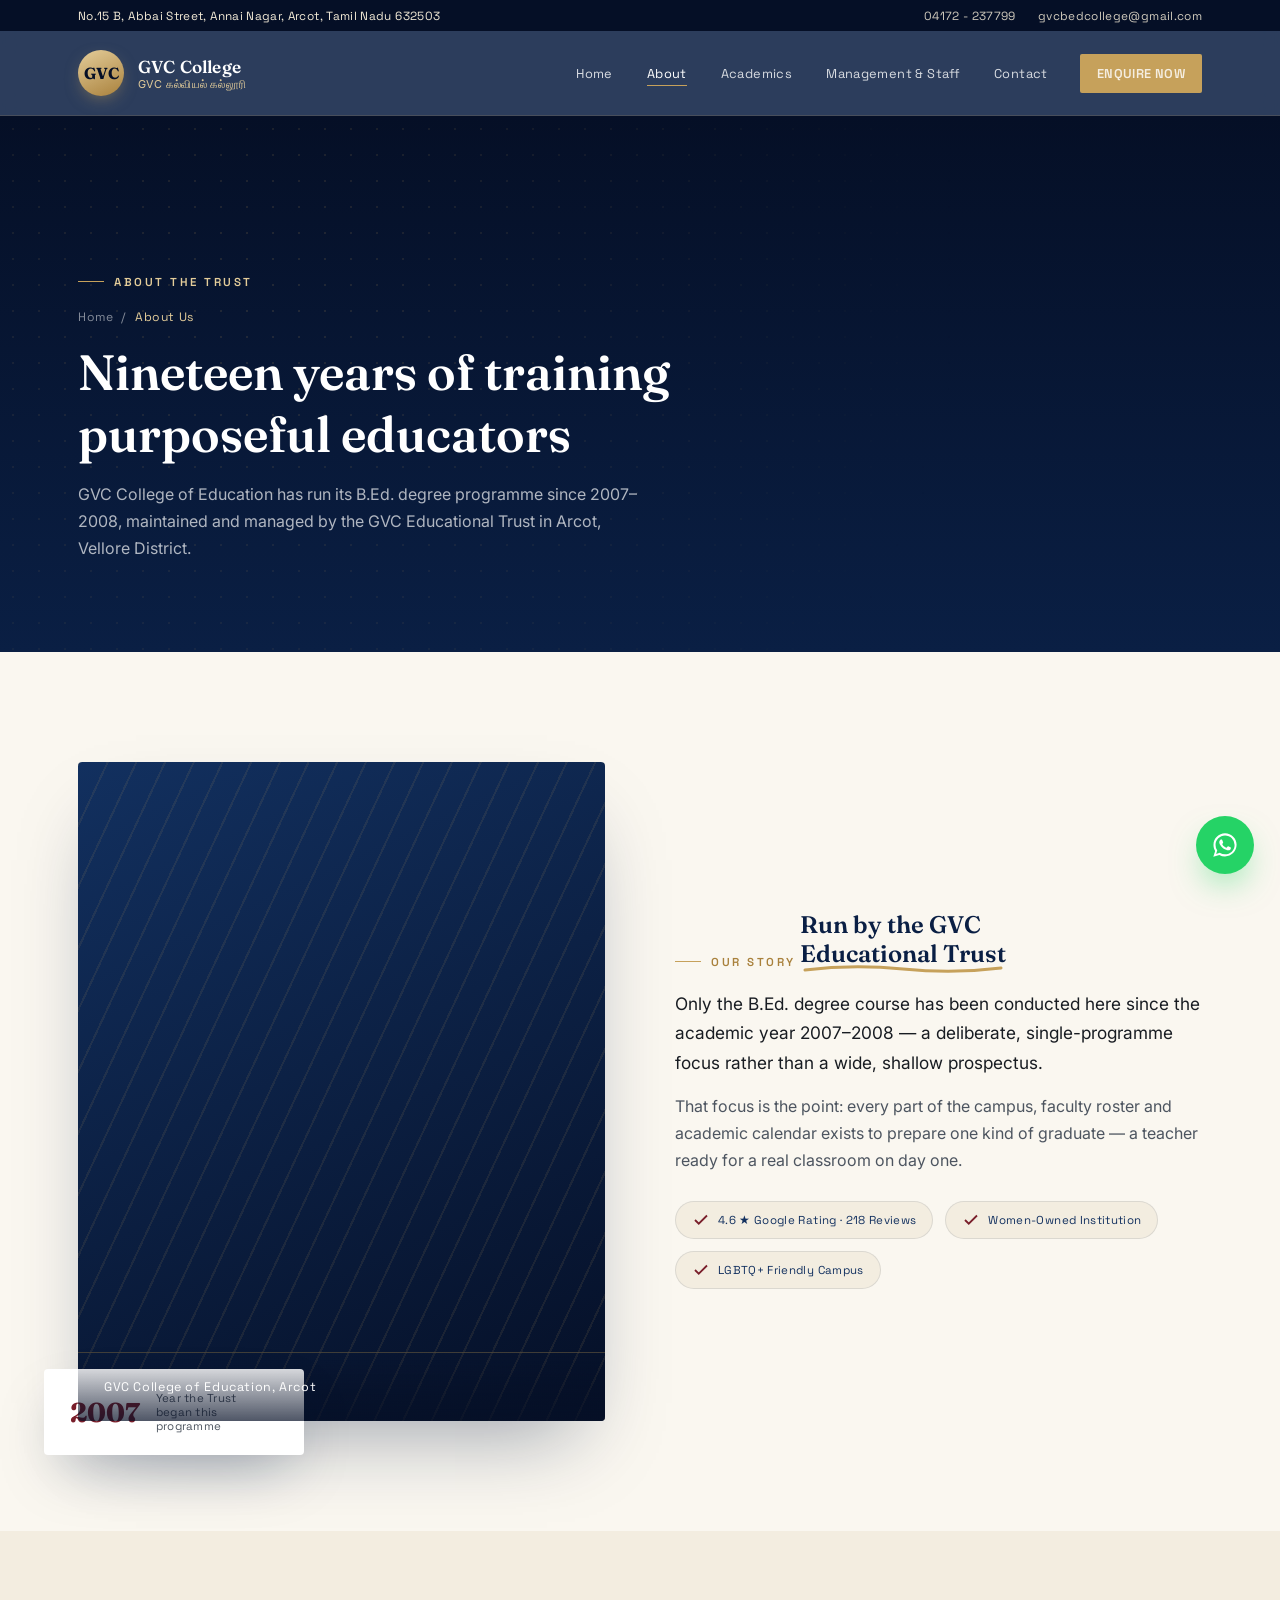
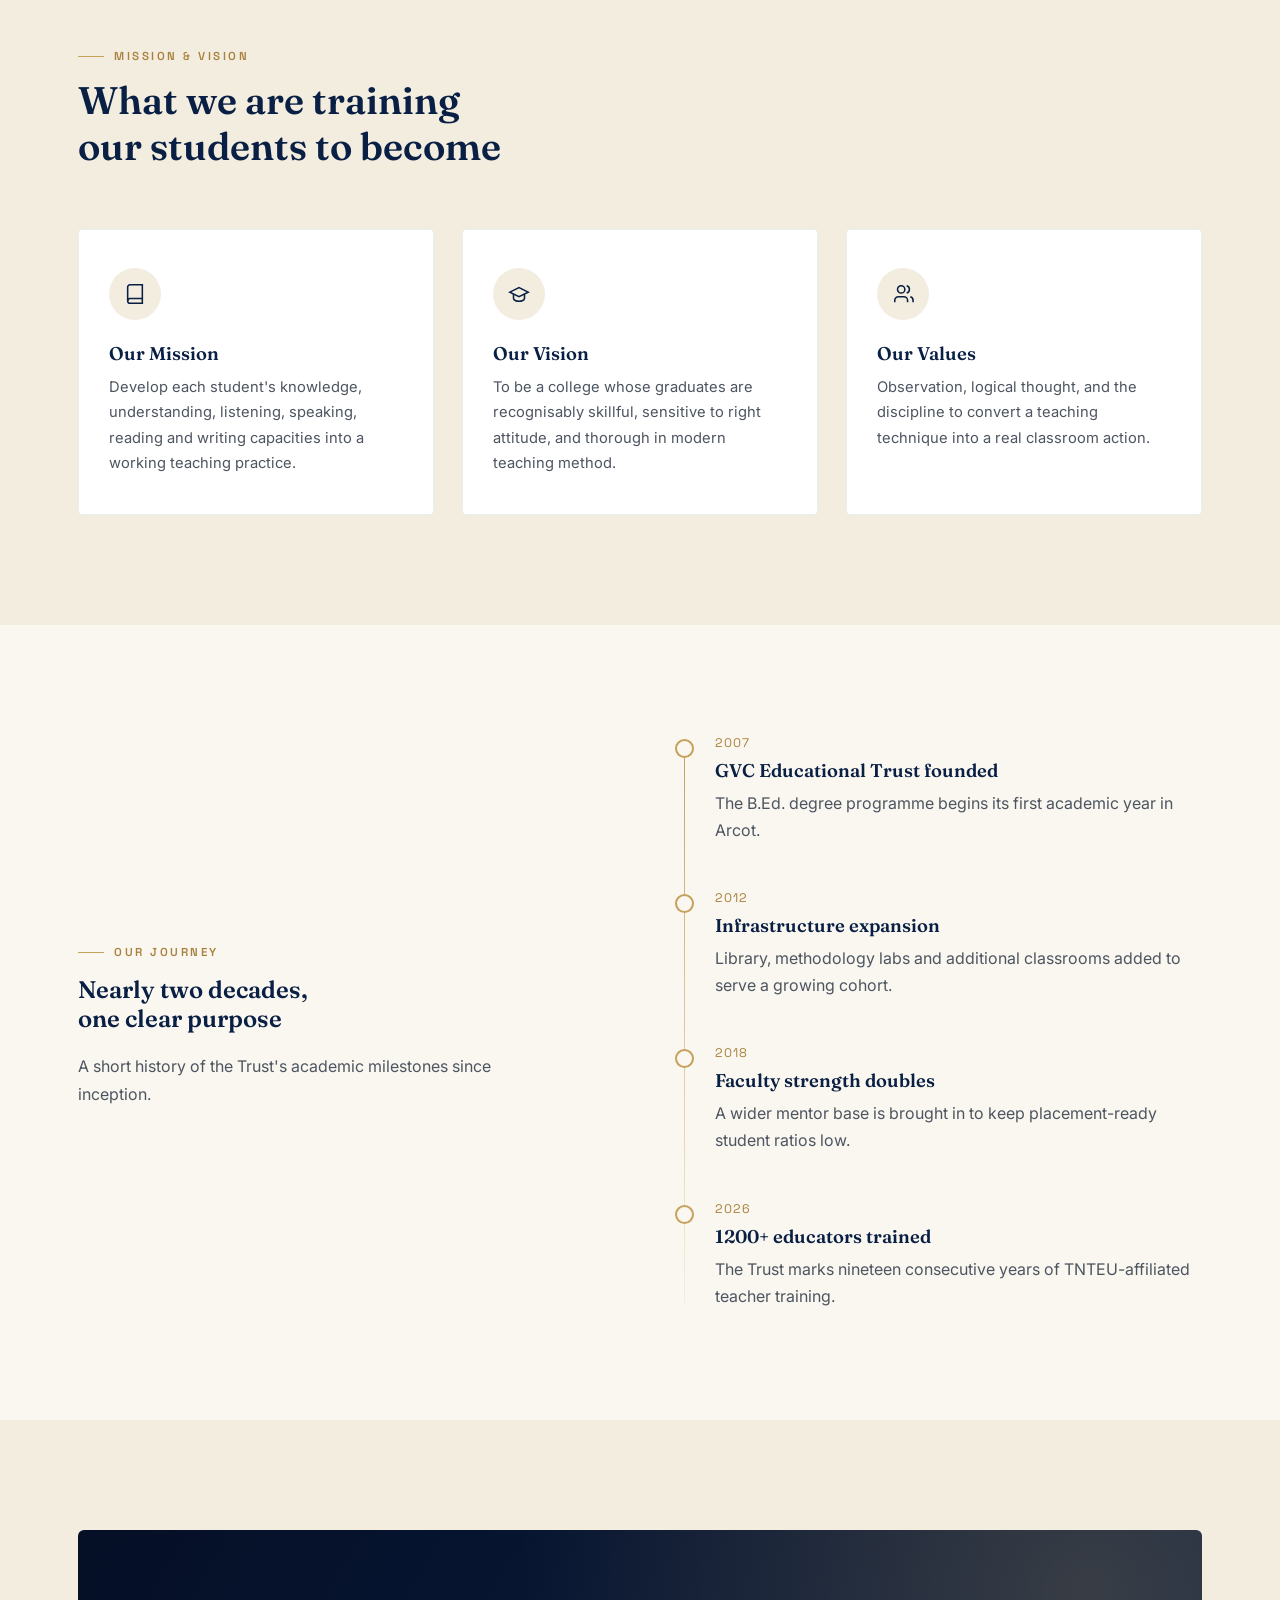
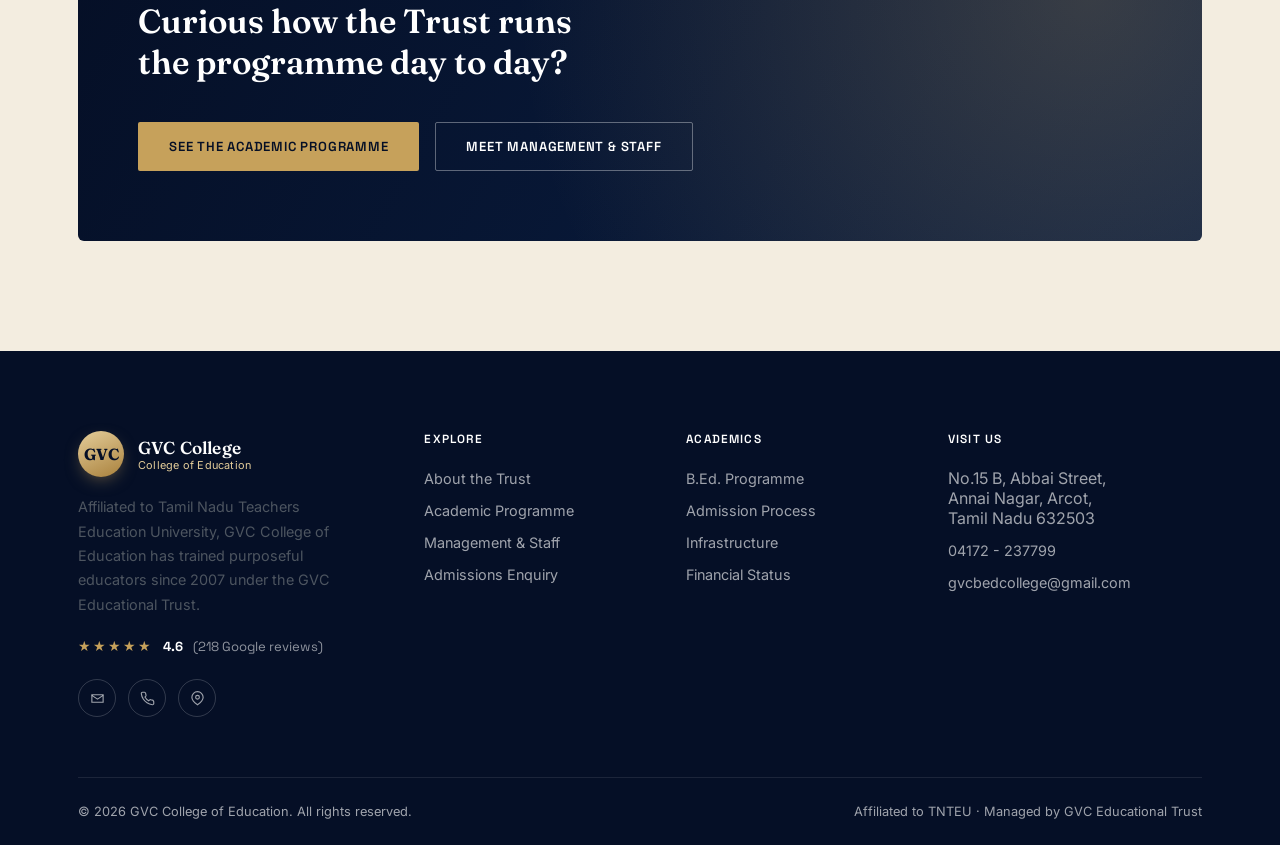
==== about.html @ bd6b0bbb "working code" ====
<!DOCTYPE html>
<html lang="en">
<head>
<meta charset="UTF-8">
<meta name="viewport" content="width=device-width, initial-scale=1.0">
<title>About Us | GVC College of Education, Arcot</title>
<meta name="description" content="The story, mission and journey of GVC College of Education and the GVC Educational Trust, Arcot.">
<link rel="preconnect" href="https://fonts.googleapis.com">
<link rel="stylesheet" href="assets/style.css">
</head>
<body>

<div class="preloader"><div class="seal"><svg viewBox="0 0 50 50" fill="none"><circle cx="25" cy="25" r="20" stroke="#c6a15b" stroke-width="2.5" stroke-dasharray="90 40" stroke-linecap="round"/></svg></div></div>

<div class="topbar">
  <div class="container">
    <span>No.15 B, Abbai Street, Annai Nagar, Arcot, Tamil Nadu 632503</span>
    <div class="contact-links">
      <a href="tel:04172237799">04172&nbsp;-&nbsp;237799</a>
      <a href="mailto:gvcbedcollege@gmail.com">gvcbedcollege@gmail.com</a>
    </div>
  </div>
</div>

<header class="site-header">
  <div class="container">
    <a href="index.html" class="brand">
      <div class="brand-mark">GVC</div>
      <div class="brand-text">
        <div class="name">GVC College</div>
        <div class="sub">GVC கல்வியல் கல்லூரி</div>
      </div>
    </a>
    <nav class="main-nav">
      <a href="index.html">Home</a>
<a href="about.html" class="active">About</a>
<a href="academics.html">Academics</a>
<a href="people.html">Management & Staff</a>
<a href="contact.html">Contact</a>

      <a href="contact.html" class="btn btn-primary nav-cta">Enquire Now</a>
    </nav>
    <button class="nav-toggle" aria-label="Toggle navigation"><span></span></button>
  </div>
</header>


<section class="page-hero">
  <div class="bg-grid"></div>
  <div class="container">
    <span class="eyebrow" style="color:#e4cd9a;">About The Trust</span>
    <div class="breadcrumb"><a href="index.html">Home</a><span>/</span><span style="color:#e4cd9a;">About Us</span></div>
    <h1>Nineteen years of training<br>purposeful educators</h1>
    <p>GVC College of Education has run its B.Ed. degree programme since 2007&ndash;2008, maintained and managed by the GVC Educational Trust in Arcot, Vellore District.</p>
  </div>
</section>

<section>
  <div class="container split">
    <div class="split-media reveal">
      <div class="frame-card">
        <div class="pattern"></div>
        <div class="cap">GVC College of Education, Arcot</div>
      </div>
      <div class="floating-card">
        <div class="n">2007</div>
        <div class="t">Year the Trust<br>began this programme</div>
      </div>
    </div>
    <div class="split-copy reveal">
      <span class="eyebrow">Our Story</span>
      <h2 class="gold-underline" style="margin-top:16px;">Run by the GVC<br>Educational Trust <svg viewBox="0 0 200 12"><path d="M2 8 Q 50 2, 100 7 T 198 6"/></svg></h2>
      <p class="lead-line">Only the B.Ed. degree course has been conducted here since the academic year 2007&ndash;2008 &mdash; a deliberate, single-programme focus rather than a wide, shallow prospectus.</p>
      <p>That focus is the point: every part of the campus, faculty roster and academic calendar exists to prepare one kind of graduate &mdash; a teacher ready for a real classroom on day one.</p>
      <div class="badge-row">
        <span class="badge-pill"><svg width="18" height="18" viewBox="0 0 24 24" fill="none" stroke="currentColor" stroke-width="2.4"><path d="M20 6L9 17l-5-5"/></svg> 4.6 &#9733; Google Rating &middot; 218 Reviews</span>
        <span class="badge-pill"><svg width="18" height="18" viewBox="0 0 24 24" fill="none" stroke="currentColor" stroke-width="2.4"><path d="M20 6L9 17l-5-5"/></svg> Women-Owned Institution</span>
        <span class="badge-pill"><svg width="18" height="18" viewBox="0 0 24 24" fill="none" stroke="currentColor" stroke-width="2.4"><path d="M20 6L9 17l-5-5"/></svg> LGBTQ+ Friendly Campus</span>
      </div>
    </div>
  </div>
</section>

<section class="bg-cream">
  <div class="container">
    <div class="section-head reveal">
      <span class="eyebrow">Mission &amp; Vision</span>
      <h2>What we are training<br>our students to become</h2>
    </div>
    <div class="card-grid reveal-stagger">
      <div class="feature-card">
        <div class="icon"><svg width="22" height="22" viewBox="0 0 24 24" fill="none" stroke="currentColor" stroke-width="1.7"><path d="M4 19.5A2.5 2.5 0 0 1 6.5 17H20"/><path d="M6.5 2H20v20H6.5A2.5 2.5 0 0 1 4 19.5v-15A2.5 2.5 0 0 1 6.5 2z"/></svg></div>
        <h3>Our Mission</h3>
        <p>Develop each student's knowledge, understanding, listening, speaking, reading and writing capacities into a working teaching practice.</p>
      </div>
      <div class="feature-card">
        <div class="icon"><svg width="22" height="22" viewBox="0 0 24 24" fill="none" stroke="currentColor" stroke-width="1.7"><path d="M22 10L12 5 2 10l10 5 10-5z"/><path d="M6 12v5c0 1.5 3 3 6 3s6-1.5 6-3v-5"/></svg></div>
        <h3>Our Vision</h3>
        <p>To be a college whose graduates are recognisably skillful, sensitive to right attitude, and thorough in modern teaching method.</p>
      </div>
      <div class="feature-card">
        <div class="icon"><svg width="22" height="22" viewBox="0 0 24 24" fill="none" stroke="currentColor" stroke-width="1.7"><path d="M17 21v-2a4 4 0 0 0-4-4H7a4 4 0 0 0-4 4v2"/><circle cx="10" cy="7" r="4"/><path d="M23 21v-2a4 4 0 0 0-3-3.87M16 3.13a4 4 0 0 1 0 7.75"/></svg></div>
        <h3>Our Values</h3>
        <p>Observation, logical thought, and the discipline to convert a teaching technique into a real classroom action.</p>
      </div>
    </div>
  </div>
</section>

<section>
  <div class="container">
    <div class="split">
      <div class="reveal">
        <span class="eyebrow">Our Journey</span>
        <h2 style="margin-top:16px;">Nearly two decades,<br>one clear purpose</h2>
        <p style="margin-top:20px;max-width:420px;">A short history of the Trust's academic milestones since inception.</p>
      </div>
      <div class="timeline reveal">
        <div class="timeline-item">
          <div class="yr">2007</div>
          <h4>GVC Educational Trust founded</h4>
          <p>The B.Ed. degree programme begins its first academic year in Arcot.</p>
        </div>
        <div class="timeline-item">
          <div class="yr">2012</div>
          <h4>Infrastructure expansion</h4>
          <p>Library, methodology labs and additional classrooms added to serve a growing cohort.</p>
        </div>
        <div class="timeline-item">
          <div class="yr">2018</div>
          <h4>Faculty strength doubles</h4>
          <p>A wider mentor base is brought in to keep placement-ready student ratios low.</p>
        </div>
        <div class="timeline-item">
          <div class="yr">2026</div>
          <h4>1200+ educators trained</h4>
          <p>The Trust marks nineteen consecutive years of TNTEU-affiliated teacher training.</p>
        </div>
      </div>
    </div>
  </div>
</section>

<section class="bg-cream">
  <div class="container">
    <div class="cta-banner reveal">
      <h2>Curious how the Trust runs the programme day to day?</h2>
      <div class="actions">
        <a href="academics.html" class="btn btn-primary">See the Academic Programme</a>
        <a href="people.html" class="btn btn-ghost">Meet Management &amp; Staff</a>
      </div>
    </div>
  </div>
</section>


<footer>
  <div class="container">
    <div class="footer-grid">
      <div class="footer-brand">
        <div class="brand" style="margin-bottom:4px;">
          <div class="brand-mark">GVC</div>
          <div class="brand-text"><div class="name">GVC College</div><div class="sub">College of Education</div></div>
        </div>
        <p>Affiliated to Tamil Nadu Teachers Education University, GVC College of Education has trained purposeful educators since 2007 under the GVC Educational Trust.</p>
        <div class="rating-chip">
          <span class="stars">&#9733;&#9733;&#9733;&#9733;&#9733;</span>
          <span class="rval">4.6</span>
          <span class="rcount">(218 Google reviews)</span>
        </div>
        <div class="social-row">
          <a href="mailto:gvcbedcollege@gmail.com" aria-label="Email"><svg width="15" height="15" viewBox="0 0 24 24" fill="none" stroke="currentColor" stroke-width="1.8"><path d="M3 6h18v12H3z"/><path d="M3 7l9 6 9-6"/></svg></a>
          <a href="tel:04172237799" aria-label="Phone"><svg width="15" height="15" viewBox="0 0 24 24" fill="none" stroke="currentColor" stroke-width="1.8"><path d="M22 16.9v3a2 2 0 0 1-2.2 2 19.8 19.8 0 0 1-8.6-3.1 19.5 19.5 0 0 1-6-6A19.8 19.8 0 0 1 2.1 4.2 2 2 0 0 1 4 2h3a2 2 0 0 1 2 1.7c.1.9.3 1.8.6 2.7a2 2 0 0 1-.5 2.1L7.9 9.7a16 16 0 0 0 6 6l1.2-1.2a2 2 0 0 1 2.1-.5c.9.3 1.8.5 2.7.6a2 2 0 0 1 1.7 2z"/></svg></a>
          <a href="https://www.google.com/maps/search/?api=1&query=GVC+College+of+Education+Arcot" target="_blank" rel="noopener" aria-label="Location"><svg width="15" height="15" viewBox="0 0 24 24" fill="none" stroke="currentColor" stroke-width="1.8"><path d="M21 10c0 6-9 12-9 12s-9-6-9-12a9 9 0 0 1 18 0z"/><circle cx="12" cy="10" r="3"/></svg></a>
        </div>
      </div>
      <div>
        <h4>Explore</h4>
        <ul>
          <li><a href="about.html">About the Trust</a></li>
          <li><a href="academics.html">Academic Programme</a></li>
          <li><a href="people.html">Management &amp; Staff</a></li>
          <li><a href="contact.html">Admissions Enquiry</a></li>
        </ul>
      </div>
      <div>
        <h4>Academics</h4>
        <ul>
          <li><a href="academics.html">B.Ed. Programme</a></li>
          <li><a href="academics.html#admission">Admission Process</a></li>
          <li><a href="people.html#infrastructure">Infrastructure</a></li>
          <li><a href="contact.html">Financial Status</a></li>
        </ul>
      </div>
      <div>
        <h4>Visit Us</h4>
        <ul>
          <li>No.15 B, Abbai Street,<br>Annai Nagar, Arcot,<br>Tamil Nadu 632503</li>
          <li><a href="tel:04172237799">04172 - 237799</a></li>
          <li><a href="mailto:gvcbedcollege@gmail.com">gvcbedcollege@gmail.com</a></li>
        </ul>
      </div>
    </div>
    <div class="footer-bottom">
      <span>&copy; 2026 GVC College of Education. All rights reserved.</span>
      <span>Affiliated to TNTEU &middot; Managed by GVC Educational Trust</span>
    </div>
  </div>
</footer>

<a class="wa-float" href="https://wa.me/914172237799" target="_blank" rel="noopener" aria-label="Chat on WhatsApp">
  <svg width="28" height="28" viewBox="0 0 24 24" fill="white"><path d="M12.04 2C6.58 2 2.13 6.45 2.13 11.91c0 1.87.5 3.62 1.44 5.14L2 22l5.13-1.51a9.9 9.9 0 0 0 4.9 1.29h.01c5.46 0 9.9-4.45 9.9-9.91C21.95 6.45 17.5 2 12.04 2zm0 18.02h-.01a8.2 8.2 0 0 1-4.19-1.15l-.3-.18-3.12.92.94-3.04-.2-.31a8.14 8.14 0 0 1-1.26-4.35c0-4.5 3.66-8.16 8.16-8.16 2.18 0 4.23.85 5.77 2.39a8.1 8.1 0 0 1 2.39 5.78c0 4.5-3.67 8.1-8.18 8.1zm4.48-6.1c-.24-.12-1.45-.72-1.68-.8-.22-.08-.39-.12-.55.12-.16.24-.63.8-.78.97-.14.16-.29.18-.53.06-.24-.12-1.03-.38-1.96-1.22-.72-.65-1.21-1.44-1.35-1.69-.14-.24-.01-.37.11-.49.11-.11.24-.29.37-.43.12-.15.16-.25.24-.41.08-.16.04-.3-.02-.43-.06-.12-.55-1.34-.76-1.83-.2-.48-.4-.42-.55-.42-.14 0-.3-.02-.46-.02-.16 0-.43.06-.65.3-.22.24-.86.84-.86 2.05 0 1.21.88 2.38 1 2.54.12.16 1.73 2.65 4.2 3.71.59.25 1.04.4 1.4.52.59.19 1.12.16 1.55.1.47-.07 1.45-.59 1.65-1.16.2-.57.2-1.06.14-1.16-.06-.1-.22-.16-.46-.28z"/></svg>
</a>
<button class="to-top" aria-label="Back to top">
  <svg width="18" height="18" viewBox="0 0 24 24" fill="none" stroke="currentColor" stroke-width="2"><path d="M12 19V5M5 12l7-7 7 7"/></svg>
</button>

<script src="assets/script.js"></script>

</body>
</html>
---- assets/style.css ----
/* ============================================================
   GVC COLLEGE OF EDUCATION — Premium Site Stylesheet
   Design system: Convocation Navy & Gold
   ============================================================ */

@import url('https://fonts.googleapis.com/css2?family=Fraunces:ital,opsz,wght@0,9..144,300;0,9..144,500;0,9..144,600;0,9..144,700;1,9..144,500&family=Inter:wght@400;500;600;700&family=Space+Grotesk:wght@500;600;700&display=swap');

:root{
  --navy-950:#050f26;
  --navy-900:#0a1f44;
  --navy-800:#12305f;
  --navy-700:#1c4079;
  --gold-600:#a9813c;
  --gold-500:#c6a15b;
  --gold-300:#e4cd9a;
  --gold-100:#f5ecd8;
  --maroon-700:#7a1f2b;
  --maroon-600:#93283a;
  --cream-50:#faf7f0;
  --cream-100:#f3ede0;
  --ink-900:#181c22;
  --ink-600:#4d5560;
  --ink-400:#828a96;
  --white:#ffffff;

  --font-display:'Fraunces', serif;
  --font-body:'Inter', sans-serif;
  --font-utility:'Space Grotesk', sans-serif;

  --container: 1180px;
  --radius: 2px;
  --ease: cubic-bezier(.22,1,.36,1);
}

*,*::before,*::after{box-sizing:border-box;}
html{scroll-behavior:smooth;}
body{
  margin:0;
  font-family:var(--font-body);
  color:var(--ink-900);
  background:var(--cream-50);
  -webkit-font-smoothing:antialiased;
  overflow-x:hidden;
}
img{max-width:100%;display:block;}
a{color:inherit;text-decoration:none;}
ul{margin:0;padding:0;list-style:none;}
h1,h2,h3,h4{font-family:var(--font-display);margin:0;font-weight:600;color:var(--navy-900);}
p{margin:0;line-height:1.7;color:var(--ink-600);}
button{font-family:inherit;cursor:pointer;}
.container{max-width:var(--container);margin:0 auto;padding:0 28px;}

:focus-visible{outline:2px solid var(--gold-500);outline-offset:3px;}

@media (prefers-reduced-motion: reduce){
  *{animation-duration:.01ms !important;animation-iteration-count:1 !important;transition-duration:.01ms !important;scroll-behavior:auto !important;}
}

/* ---------- utility ---------- */
.eyebrow{
  font-family:var(--font-utility);
  font-size:.72rem;
  letter-spacing:.22em;
  text-transform:uppercase;
  color:var(--gold-600);
  font-weight:600;
  display:inline-flex;
  align-items:center;
  gap:10px;
}
.eyebrow::before{
  content:'';
  width:26px;height:1px;
  background:var(--gold-500);
  display:inline-block;
}
.gold-underline{
  position:relative;
  display:inline-block;
}
.gold-underline svg{
  position:absolute;
  left:0; bottom:-6px;
  width:100%; height:12px;
  overflow:visible;
}
.gold-underline path{
  stroke:var(--gold-500);
  stroke-width:3;
  fill:none;
  stroke-linecap:round;
  stroke-dasharray:340;
  stroke-dashoffset:340;
  transition:stroke-dashoffset 1.1s var(--ease);
}
.gold-underline.in-view path{stroke-dashoffset:0;}

.btn{
  display:inline-flex;
  align-items:center;
  gap:10px;
  padding:15px 30px;
  font-family:var(--font-utility);
  font-size:.82rem;
  letter-spacing:.06em;
  text-transform:uppercase;
  font-weight:600;
  border-radius:var(--radius);
  border:1px solid transparent;
  transition:transform .45s var(--ease), box-shadow .45s var(--ease), background .3s, color .3s, border-color .3s;
  white-space:nowrap;
}
.btn-primary{
  background:var(--gold-500);
  color:var(--navy-950);
}
.btn-primary:hover{
  transform:translateY(-3px);
  box-shadow:0 14px 30px -10px rgba(198,161,91,.55);
}
.btn-ghost{
  border-color:rgba(255,255,255,.35);
  color:var(--white);
  background:transparent;
}
.btn-ghost:hover{
  border-color:var(--gold-500);
  color:var(--gold-300);
  transform:translateY(-3px);
}
.btn-dark{
  border-color:var(--navy-900);
  color:var(--navy-900);
}
.btn-dark:hover{
  background:var(--navy-900);
  color:var(--white);
  transform:translateY(-3px);
}

/* ---------- rating chip ---------- */
.rating-chip{
  display:inline-flex;align-items:center;gap:10px;
  margin-top:20px;
  font-family:var(--font-utility);font-size:.82rem;
}
.rating-chip .stars{color:var(--gold-500);letter-spacing:2px;font-size:.9rem;}
.rating-chip .rval{color:var(--white);font-weight:700;}
.rating-chip .rcount{color:rgba(255,255,255,.55);}

/* hero rating badge (standalone pill, used on hero/contact) */
.rating-badge{
  display:inline-flex;align-items:center;gap:12px;
  background:rgba(255,255,255,.06);
  border:1px solid rgba(198,161,91,.32);
  backdrop-filter:blur(8px);
  padding:10px 18px 10px 14px;
  border-radius:40px;
  margin-bottom:22px;
}
.rating-badge .g-mark{
  width:24px;height:24px;border-radius:50%;
  background:var(--white);color:var(--navy-900);
  display:grid;place-items:center;
  font-family:var(--font-utility);font-weight:700;font-size:.7rem;
}
.rating-badge .stars{color:var(--gold-500);font-size:.8rem;letter-spacing:1px;}
.rating-badge .rtext{font-family:var(--font-utility);font-size:.78rem;color:var(--white);}
.rating-badge .rtext b{color:var(--gold-300);}

.rating-badge.on-light{
  background:var(--white);
  border:1px solid rgba(10,31,68,.1);
  box-shadow:0 14px 30px -18px rgba(10,31,68,.3);
}
.rating-badge.on-light .rtext{color:var(--navy-900);}

/* ---------- trust badges (women-owned / lgbtq+ friendly etc) ---------- */
.badge-row{display:flex;gap:12px;flex-wrap:wrap;margin-top:26px;}
.badge-pill{
  display:inline-flex;align-items:center;gap:8px;
  font-family:var(--font-utility);font-size:.72rem;letter-spacing:.03em;
  padding:9px 16px;border-radius:30px;
  background:var(--cream-100);
  border:1px solid rgba(10,31,68,.1);
  color:var(--navy-800);
}
.badge-pill svg{color:var(--maroon-700);flex-shrink:0;}
.bg-navy .badge-pill{background:rgba(255,255,255,.06);border-color:rgba(198,161,91,.3);color:var(--white);}
.bg-navy .badge-pill svg{color:var(--gold-500);}

/* ---------- testimonials ---------- */
.testimonial-grid{display:grid;grid-template-columns:repeat(3,1fr);gap:26px;}
.testimonial-card{
  background:var(--white);
  border:1px solid rgba(10,31,68,.08);
  border-radius:4px;
  padding:32px;
  display:flex;flex-direction:column;gap:16px;
  position:relative;
}
.testimonial-card .tstars{color:var(--gold-500);font-size:.9rem;letter-spacing:2px;}
.testimonial-card p{color:var(--ink-900);font-size:.94rem;font-style:italic;}
.testimonial-foot{display:flex;align-items:center;gap:12px;margin-top:auto;}
.testimonial-foot .avatar{
  width:38px;height:38px;border-radius:50%;
  background:linear-gradient(155deg,var(--navy-800),var(--navy-950));
  color:var(--gold-300);
  display:grid;place-items:center;
  font-family:var(--font-display);font-weight:700;font-size:.85rem;
  flex-shrink:0;
}
.testimonial-foot .tname{font-family:var(--font-utility);font-size:.82rem;color:var(--navy-900);font-weight:600;}
.testimonial-foot .tmeta{font-family:var(--font-utility);font-size:.68rem;color:var(--ink-400);}
@media (max-width:980px){.testimonial-grid{grid-template-columns:1fr 1fr;}}
@media (max-width:640px){.testimonial-grid{grid-template-columns:1fr;}}

/* ---------- reveal-on-scroll ---------- */
.reveal{
  opacity:0;
  transform:translateY(28px);
  transition:opacity .9s var(--ease), transform .9s var(--ease);
}
.reveal.in-view{opacity:1;transform:translateY(0);}
.reveal-stagger > *{
  opacity:0;
  transform:translateY(24px);
  transition:opacity .8s var(--ease), transform .8s var(--ease);
}
.reveal-stagger.in-view > *{opacity:1;transform:translateY(0);}
.reveal-stagger.in-view > *:nth-child(1){transition-delay:.05s;}
.reveal-stagger.in-view > *:nth-child(2){transition-delay:.15s;}
.reveal-stagger.in-view > *:nth-child(3){transition-delay:.25s;}
.reveal-stagger.in-view > *:nth-child(4){transition-delay:.35s;}
.reveal-stagger.in-view > *:nth-child(5){transition-delay:.45s;}
.reveal-stagger.in-view > *:nth-child(6){transition-delay:.55s;}

/* ============================================================
   PRE-LOADER
   ============================================================ */
.preloader{
  position:fixed;inset:0;background:var(--navy-950);
  z-index:9999;
  display:flex;align-items:center;justify-content:center;
  transition:opacity .7s var(--ease), visibility .7s var(--ease);
}
.preloader.hide{opacity:0;visibility:hidden;}
.preloader .seal{width:64px;height:64px;position:relative;}
.preloader .seal svg{width:100%;height:100%;animation:spin 1.6s linear infinite;}
@keyframes spin{to{transform:rotate(360deg);}}

/* ============================================================
   TOP BAR + NAV
   ============================================================ */
.topbar{
  background:var(--navy-950);
  color:var(--gold-100);
  font-family:var(--font-utility);
  font-size:.74rem;
  letter-spacing:.03em;
}
.topbar .container{
  display:flex;justify-content:space-between;align-items:center;
  padding-top:8px;padding-bottom:8px;
  flex-wrap:wrap;gap:6px;
}
.topbar a{opacity:.85;transition:opacity .3s;}
.topbar a:hover{opacity:1;color:var(--gold-300);}
.topbar .contact-links{display:flex;gap:22px;}

.site-header{
  position:sticky;top:0;z-index:500;
  background:rgba(10,31,68,.86);
  backdrop-filter:blur(14px) saturate(140%);
  -webkit-backdrop-filter:blur(14px) saturate(140%);
  border-bottom:1px solid rgba(198,161,91,.18);
  transition:background .4s;
}
.site-header .container{
  display:flex;align-items:center;justify-content:space-between;
  height:84px;
}
.brand{display:flex;align-items:center;gap:14px;}
.brand-mark{
  width:46px;height:46px;flex-shrink:0;
  border-radius:50%;
  display:grid;place-items:center;
  background:linear-gradient(155deg,var(--gold-300),var(--gold-600));
  color:var(--navy-950);
  font-family:var(--font-display);
  font-weight:700;
  font-size:1rem;
  box-shadow:0 6px 18px -6px rgba(198,161,91,.6);
}
.brand-text{color:var(--white);}
.brand-text .name{
  font-family:var(--font-display);
  font-size:1.08rem;
  font-weight:600;
  letter-spacing:.01em;
  color:var(--white);
}
.brand-text .sub{
  font-family:var(--font-body);
  font-size:.68rem;
  letter-spacing:.02em;
  color:var(--gold-300);
}

nav.main-nav{display:flex;align-items:center;gap:2px;}
nav.main-nav a{
  font-family:var(--font-utility);
  font-size:.8rem;
  letter-spacing:.03em;
  color:rgba(255,255,255,.82);
  padding:10px 16px;
  position:relative;
  transition:color .3s;
}
nav.main-nav a::after{
  content:'';
  position:absolute;left:16px;right:16px;bottom:6px;
  height:1px;background:var(--gold-500);
  transform:scaleX(0);transform-origin:left;
  transition:transform .4s var(--ease);
}
nav.main-nav a:hover,nav.main-nav a.active{color:var(--white);}
nav.main-nav a:hover::after,nav.main-nav a.active::after{transform:scaleX(1);}

.nav-cta{margin-left:14px;}
.nav-toggle{
  display:none;
  width:42px;height:42px;
  border:1px solid rgba(255,255,255,.25);
  background:none;
  border-radius:50%;
  position:relative;
}
.nav-toggle span, .nav-toggle span::before, .nav-toggle span::after{
  content:'';position:absolute;left:12px;right:12px;height:1.5px;background:var(--white);
  transition:transform .3s, opacity .3s;
}
.nav-toggle span{top:20px;}
.nav-toggle span::before{top:-6px;}
.nav-toggle span::after{top:6px;}
.nav-toggle.open span{background:transparent;}
.nav-toggle.open span::before{transform:translateY(6px) rotate(45deg);}
.nav-toggle.open span::after{transform:translateY(-6px) rotate(-45deg);}

@media (max-width: 980px){
  nav.main-nav{
    position:fixed;top:0;right:0;bottom:0;
    width:min(320px,84vw);
    background:var(--navy-950);
    flex-direction:column;
    align-items:stretch;
    padding:100px 30px 30px;
    gap:4px;
    transform:translateX(100%);
    transition:transform .5s var(--ease);
    box-shadow:-20px 0 60px rgba(0,0,0,.35);
  }
  nav.main-nav.open{transform:translateX(0);}
  nav.main-nav a{padding:14px 4px;border-bottom:1px solid rgba(255,255,255,.08);}
  .nav-cta{margin-left:4px;margin-top:14px;}
  .nav-toggle{display:block;}
}

/* ============================================================
   HERO
   ============================================================ */
.hero{
  position:relative;
  background:
    radial-gradient(circle at 82% 18%, rgba(198,161,91,.16), transparent 45%),
    linear-gradient(180deg,var(--navy-950), var(--navy-900) 55%, var(--navy-800));
  color:var(--white);
  overflow:hidden;
  padding:110px 0 130px;
}
.hero .bg-grid{
  position:absolute;inset:0;
  background-image:radial-gradient(rgba(198,161,91,.28) 1px, transparent 1px);
  background-size:26px 26px;
  mask-image:linear-gradient(180deg, rgba(0,0,0,.5), transparent 70%);
  opacity:.5;
}
.hero .ring{
  position:absolute;border:1px solid rgba(198,161,91,.22);
  border-radius:50%;
}
.hero-grid{
  position:relative;z-index:2;
  display:grid;grid-template-columns:1.1fr .9fr;
  gap:60px;align-items:center;
}
.hero h1{
  font-size:clamp(2.4rem,4.4vw,3.8rem);
  color:var(--white);
  line-height:1.08;
  font-weight:600;
}
.hero h1 em{font-style:italic;color:var(--gold-300);font-weight:500;}
.hero p.lede{
  color:rgba(255,255,255,.72);
  font-size:1.05rem;
  max-width:520px;
  margin-top:22px;
}
.hero-actions{display:flex;gap:16px;margin-top:38px;flex-wrap:wrap;}

.hero-stats{
  display:flex;gap:0;margin-top:64px;
  border-top:1px solid rgba(255,255,255,.14);
  padding-top:30px;
  max-width:560px;
}
.hero-stats div{flex:1;padding-right:24px;}
.hero-stats .num{
  font-family:var(--font-display);
  font-size:2.1rem;color:var(--gold-300);font-weight:600;
}
.hero-stats .lbl{
  font-family:var(--font-utility);
  font-size:.68rem;letter-spacing:.08em;text-transform:uppercase;
  color:rgba(255,255,255,.55);margin-top:4px;
}

/* --- signature seal emblem --- */
.seal-wrap{
  position:relative;
  width:100%;aspect-ratio:1/1;
  max-width:440px;margin:0 auto;
  display:grid;place-items:center;
}
.seal-wrap .ring-outer{
  position:absolute;inset:0;
  border-radius:50%;
  border:1px dashed rgba(198,161,91,.35);
  animation:rotate-slow 40s linear infinite;
}
.seal-wrap .ring-mid{
  position:absolute;inset:11%;
  border-radius:50%;
  border:1px solid rgba(198,161,91,.5);
  animation:rotate-slow-rev 32s linear infinite;
}
.seal-wrap .ring-mid::before,
.seal-wrap .ring-mid::after,
.seal-wrap .ring-mid .dot{
  content:'';position:absolute;width:6px;height:6px;border-radius:50%;background:var(--gold-500);
}
.seal-wrap .ring-mid::before{top:-3px;left:calc(50% - 3px);}
.seal-wrap .ring-mid::after{bottom:-3px;left:calc(50% - 3px);}
@keyframes rotate-slow{to{transform:rotate(360deg);}}
@keyframes rotate-slow-rev{to{transform:rotate(-360deg);}}
.seal-core{
  position:relative;z-index:2;
  width:62%;aspect-ratio:1/1;
  border-radius:50%;
  background:linear-gradient(155deg,var(--gold-300),var(--gold-600) 60%, var(--gold-500));
  display:grid;place-items:center;
  box-shadow:0 30px 70px -20px rgba(198,161,91,.55), inset 0 0 0 6px rgba(255,255,255,.15);
  animation:float 6s ease-in-out infinite;
}
@keyframes float{0%,100%{transform:translateY(0);}50%{transform:translateY(-14px);}}
.seal-core .initials{
  font-family:var(--font-display);
  font-size:3.4rem;font-weight:700;color:var(--navy-950);
  letter-spacing:-.02em;
}
.seal-core .ring-text{
  position:absolute;inset:0;
}
.orbit-chip{
  position:absolute;
  background:rgba(255,255,255,.06);
  border:1px solid rgba(198,161,91,.3);
  backdrop-filter:blur(8px);
  color:var(--white);
  font-family:var(--font-utility);
  font-size:.7rem;
  letter-spacing:.03em;
  padding:9px 14px;
  border-radius:30px;
  display:flex;align-items:center;gap:8px;
  animation:float 7s ease-in-out infinite;
}
.orbit-chip .dot-live{width:6px;height:6px;border-radius:50%;background:#5ee6a0;box-shadow:0 0 0 3px rgba(94,230,160,.25);}
.orbit-chip.c1{top:2%;left:-6%;animation-delay:.4s;}
.orbit-chip.c2{bottom:6%;right:-10%;animation-delay:1.2s;}

@media (max-width: 980px){
  .hero-grid{grid-template-columns:1fr;gap:56px;}
  .hero{padding:70px 0 80px;text-align:left;}
  .hero-stats{flex-wrap:wrap;}
  .hero-stats div{flex:1 1 45%;margin-bottom:20px;}
  .orbit-chip{display:none;}
}

/* ============================================================
   MARQUEE / TRUST STRIP
   ============================================================ */
.marquee-strip{
  background:var(--cream-100);
  border-bottom:1px solid rgba(10,31,68,.08);
  padding:22px 0;
  overflow:hidden;
}
.marquee-track{
  display:flex;gap:64px;
  width:max-content;
  animation:marquee 26s linear infinite;
}
.marquee-strip:hover .marquee-track{animation-play-state:paused;}
@keyframes marquee{from{transform:translateX(0);}to{transform:translateX(-50%);}}
.marquee-track span{
  font-family:var(--font-utility);
  font-size:.78rem;letter-spacing:.1em;text-transform:uppercase;
  color:var(--navy-800);opacity:.6;white-space:nowrap;
}

/* ============================================================
   SECTIONS (generic)
   ============================================================ */
section{padding:110px 0;}
.section-head{max-width:640px;margin-bottom:60px;}
.section-head h2{font-size:clamp(1.9rem,3vw,2.6rem);margin-top:14px;line-height:1.2;}
.section-head p{margin-top:18px;font-size:1.02rem;}
.section-head.center{margin-left:auto;margin-right:auto;text-align:center;}

.bg-navy{background:var(--navy-900);color:var(--white);}
.bg-navy h2,.bg-navy h3,.bg-navy h4{color:var(--white);}
.bg-navy p{color:rgba(255,255,255,.68);}
.bg-cream{background:var(--cream-100);}

/* ---------- about / split ---------- */
.split{
  display:grid;grid-template-columns:1fr 1fr;gap:70px;align-items:center;
}
.split-media{position:relative;}
.frame-card{
  position:relative;
  border-radius:4px;
  overflow:hidden;
  aspect-ratio:4/5;
  background:linear-gradient(155deg,var(--navy-800),var(--navy-950));
  display:flex;align-items:flex-end;
  box-shadow:0 40px 80px -30px rgba(10,31,68,.4);
}
.frame-card .pattern{
  position:absolute;inset:0;
  background-image:
    repeating-linear-gradient(115deg, rgba(198,161,91,.10) 0 2px, transparent 2px 26px);
}
.frame-card .cap{
  position:relative;z-index:2;padding:26px;color:var(--white);
  font-family:var(--font-utility);font-size:.78rem;letter-spacing:.05em;
  border-top:1px solid rgba(198,161,91,.3);
  background:linear-gradient(180deg, transparent, rgba(5,15,38,.7));
  width:100%;
}
.floating-card{
  position:absolute; bottom:-34px; left:-34px;
  background:var(--white);
  padding:22px 26px;
  border-radius:4px;
  box-shadow:0 26px 60px -18px rgba(10,31,68,.35);
  display:flex;gap:16px;align-items:center;
  max-width:260px;
}
.floating-card .n{font-family:var(--font-display);font-size:1.7rem;color:var(--maroon-700);font-weight:700;}
.floating-card .t{font-family:var(--font-utility);font-size:.72rem;color:var(--ink-600);letter-spacing:.02em;}
@media (max-width:700px){.floating-card{left:0;bottom:-24px;padding:16px 18px;}}

.split-copy .lead-line{margin-top:20px;font-size:1.08rem;color:var(--ink-900);}
.split-copy p{margin-top:16px;}
.check-list{margin-top:28px;display:grid;gap:14px;}
.check-list li{display:flex;gap:12px;align-items:flex-start;color:var(--ink-900);font-size:.95rem;}
.check-list svg{flex-shrink:0;margin-top:2px;}

@media (max-width:980px){
  .split{grid-template-columns:1fr;gap:56px;}
}

/* ---------- feature cards ---------- */
.card-grid{display:grid;grid-template-columns:repeat(3,1fr);gap:28px;}
.feature-card{
  background:var(--white);
  border:1px solid rgba(10,31,68,.08);
  padding:38px 30px;
  border-radius:4px;
  transition:transform .5s var(--ease), box-shadow .5s var(--ease), border-color .3s;
  position:relative;
  overflow:hidden;
}
.feature-card::before{
  content:'';position:absolute;top:0;left:0;right:0;height:3px;
  background:linear-gradient(90deg,var(--gold-500),var(--maroon-700));
  transform:scaleX(0);transform-origin:left;transition:transform .5s var(--ease);
}
.feature-card:hover{transform:translateY(-8px);box-shadow:0 30px 60px -24px rgba(10,31,68,.25);border-color:transparent;}
.feature-card:hover::before{transform:scaleX(1);}
.feature-card .icon{
  width:52px;height:52px;border-radius:50%;
  background:var(--cream-100);
  display:grid;place-items:center;margin-bottom:22px;
  color:var(--navy-900);
  transition:background .4s, color .4s;
}
.feature-card:hover .icon{background:var(--navy-900);color:var(--gold-300);}
.feature-card h3{font-size:1.15rem;margin-bottom:10px;}
.feature-card p{font-size:.92rem;}

@media (max-width:980px){.card-grid{grid-template-columns:1fr 1fr;}}
@media (max-width:640px){.card-grid{grid-template-columns:1fr;}}

/* ---------- stat ledger ---------- */
.ledger{
  display:grid;grid-template-columns:repeat(4,1fr);
  border-top:1px solid rgba(255,255,255,.15);
  border-bottom:1px solid rgba(255,255,255,.15);
}
.ledger div{
  padding:44px 24px;
  border-right:1px solid rgba(255,255,255,.15);
  text-align:center;
}
.ledger div:last-child{border-right:none;}
.ledger .num{font-family:var(--font-display);font-size:2.6rem;color:var(--gold-300);font-weight:600;}
.ledger .lbl{font-family:var(--font-utility);font-size:.7rem;letter-spacing:.08em;text-transform:uppercase;color:rgba(255,255,255,.6);margin-top:8px;}
@media (max-width:820px){.ledger{grid-template-columns:1fr 1fr;}.ledger div{border-bottom:1px solid rgba(255,255,255,.15);}}

/* ---------- timeline ---------- */
.timeline{position:relative;padding-left:40px;}
.timeline::before{content:'';position:absolute;left:9px;top:6px;bottom:6px;width:1px;background:linear-gradient(var(--gold-500),rgba(198,161,91,.1));}
.timeline-item{position:relative;padding-bottom:46px;}
.timeline-item:last-child{padding-bottom:0;}
.timeline-item::before{
  content:'';position:absolute;left:-40px;top:4px;width:19px;height:19px;border-radius:50%;
  background:var(--cream-50);border:2px solid var(--gold-500);
}
.timeline-item .yr{font-family:var(--font-utility);color:var(--gold-600);font-size:.78rem;letter-spacing:.08em;text-transform:uppercase;}
.timeline-item h4{margin-top:8px;font-size:1.15rem;}
.timeline-item p{margin-top:8px;}

/* ---------- people cards ---------- */
.people-grid{display:grid;grid-template-columns:repeat(4,1fr);gap:26px;}
.person-card{
  background:var(--white);border-radius:4px;overflow:hidden;
  border:1px solid rgba(10,31,68,.08);
  transition:transform .5s var(--ease), box-shadow .5s var(--ease);
}
.person-card:hover{transform:translateY(-6px);box-shadow:0 26px 50px -22px rgba(10,31,68,.3);}
.person-photo{
  aspect-ratio:3/3.4;
  background:linear-gradient(155deg,var(--navy-800),var(--navy-950));
  position:relative;overflow:hidden;
  display:grid;place-items:center;
}
.person-photo .mono{
  font-family:var(--font-display);font-size:2.6rem;color:rgba(255,255,255,.16);font-weight:700;
}
.person-photo::after{
  content:'';position:absolute;inset:0;
  background-image:repeating-linear-gradient(115deg, rgba(198,161,91,.08) 0 2px, transparent 2px 22px);
}
.person-info{padding:20px;}
.person-info .pname{font-family:var(--font-display);font-size:1.02rem;color:var(--navy-900);font-weight:600;}
.person-info .prole{font-family:var(--font-utility);font-size:.68rem;letter-spacing:.06em;text-transform:uppercase;color:var(--gold-600);margin-top:6px;}
@media (max-width:980px){.people-grid{grid-template-columns:1fr 1fr;}}
@media (max-width:560px){.people-grid{grid-template-columns:1fr;}}

/* ---------- programs table ---------- */
.programs{display:grid;gap:1px;background:rgba(10,31,68,.08);border:1px solid rgba(10,31,68,.08);}
.programs .prow{
  display:grid;grid-template-columns:1fr auto auto auto;
  gap:20px;align-items:center;
  background:var(--white);
  padding:26px 30px;
  transition:background .3s;
}
.programs .prow.head{background:var(--navy-900);color:var(--white);}
.programs .prow.head span{font-family:var(--font-utility);font-size:.7rem;letter-spacing:.08em;text-transform:uppercase;opacity:.7;}
.programs .prow:not(.head):hover{background:var(--cream-100);}
.programs .pname{font-family:var(--font-display);font-size:1.05rem;color:var(--navy-900);}
.programs .pmeta{font-family:var(--font-utility);font-size:.82rem;color:var(--ink-600);text-align:right;}
@media (max-width:700px){
  .programs .prow{grid-template-columns:1fr;gap:6px;text-align:left;}
  .programs .prow.head{display:none;}
  .programs .pmeta{text-align:left;}
  .programs .pmeta::before{content:attr(data-label) ": ";color:var(--gold-600);font-weight:600;}
}

/* ---------- accordion (admissions/faq) ---------- */
.accordion-item{
  border-bottom:1px solid rgba(10,31,68,.12);
}
.accordion-item button{
  width:100%;display:flex;justify-content:space-between;align-items:center;
  background:none;border:none;text-align:left;
  padding:26px 4px;
  font-family:var(--font-display);font-size:1.1rem;color:var(--navy-900);
}
.accordion-item .plus{
  width:26px;height:26px;flex-shrink:0;position:relative;margin-left:20px;
}
.accordion-item .plus::before,.accordion-item .plus::after{
  content:'';position:absolute;background:var(--gold-600);
}
.accordion-item .plus::before{left:0;right:0;top:12px;height:1.5px;}
.accordion-item .plus::after{top:0;bottom:0;left:12px;width:1.5px;transition:transform .35s var(--ease);}
.accordion-item.open .plus::after{transform:rotate(90deg);}
.accordion-panel{
  max-height:0;overflow:hidden;
  transition:max-height .5s var(--ease);
}
.accordion-panel .inner{padding:0 4px 28px;max-width:760px;}
.accordion-panel .inner p{margin-top:0;}

/* ---------- CTA banner ---------- */
.cta-banner{
  position:relative;
  background:linear-gradient(120deg,var(--navy-950),var(--navy-900));
  color:var(--white);
  border-radius:6px;
  padding:70px 60px;
  overflow:hidden;
  display:flex;align-items:center;justify-content:space-between;gap:40px;
  flex-wrap:wrap;
}
.cta-banner::before{
  content:'';position:absolute;inset:0;
  background:radial-gradient(circle at 90% 20%, rgba(198,161,91,.25), transparent 55%);
}
.cta-banner h2{color:var(--white);font-size:clamp(1.6rem,2.6vw,2.2rem);position:relative;max-width:480px;}
.cta-banner .actions{display:flex;gap:16px;position:relative;flex-wrap:wrap;}

/* ---------- form ---------- */
.form-panel{
  background:var(--white);
  border-radius:6px;
  padding:46px;
  box-shadow:0 40px 90px -30px rgba(10,31,68,.25);
}
.form-row{display:grid;grid-template-columns:1fr 1fr;gap:20px;}
.field{margin-bottom:20px;}
.field label{
  display:block;font-family:var(--font-utility);font-size:.72rem;letter-spacing:.06em;text-transform:uppercase;
  color:var(--ink-600);margin-bottom:8px;
}
.field input,.field select,.field textarea{
  width:100%;
  border:1px solid rgba(10,31,68,.16);
  background:var(--cream-50);
  padding:14px 16px;
  font-family:var(--font-body);font-size:.94rem;color:var(--ink-900);
  border-radius:3px;
  transition:border-color .3s, background .3s;
}
.field input:focus,.field select:focus,.field textarea:focus{
  outline:none;border-color:var(--gold-500);background:var(--white);
}
.field textarea{resize:vertical;min-height:120px;}
@media (max-width:640px){.form-row{grid-template-columns:1fr;}}

/* ---------- contact info cards ---------- */
.info-strip{display:grid;grid-template-columns:repeat(3,1fr);gap:26px;}
.info-card{
  background:var(--white);
  border:1px solid rgba(10,31,68,.08);
  padding:32px;border-radius:4px;
  display:flex;gap:18px;align-items:flex-start;
}
.info-card .icon{
  width:44px;height:44px;border-radius:50%;background:var(--cream-100);
  display:grid;place-items:center;color:var(--navy-900);flex-shrink:0;
}
.info-card h4{font-size:1rem;margin-bottom:6px;}
.info-card p{font-size:.9rem;}
@media (max-width:820px){.info-strip{grid-template-columns:1fr;}}

.map-frame{
  border-radius:6px;overflow:hidden;
  border:1px solid rgba(10,31,68,.1);
  height:420px;
}
.map-frame iframe{width:100%;height:100%;border:0;filter:grayscale(.15) contrast(1.05);}

/* ============================================================
   FOOTER
   ============================================================ */
footer{
  background:var(--navy-950);
  color:rgba(255,255,255,.62);
  padding:80px 0 0;
}
.footer-grid{
  display:grid;grid-template-columns:1.4fr 1fr 1fr 1.2fr;
  gap:50px;
  padding-bottom:60px;
  border-bottom:1px solid rgba(255,255,255,.09);
}
.footer-grid h4{
  color:var(--white);font-family:var(--font-utility);font-size:.74rem;
  letter-spacing:.1em;text-transform:uppercase;margin-bottom:22px;font-weight:600;
}
.footer-grid ul{display:grid;gap:12px;}
.footer-grid a{font-size:.9rem;transition:color .3s, padding-left .3s;}
.footer-grid a:hover{color:var(--gold-300);padding-left:4px;}
.footer-brand p{margin-top:18px;font-size:.9rem;max-width:280px;}
.social-row{display:flex;gap:12px;margin-top:24px;}
.social-row a{
  width:38px;height:38px;border-radius:50%;border:1px solid rgba(255,255,255,.18);
  display:grid;place-items:center;transition:border-color .3s, background .3s, transform .3s;
}
.social-row a:hover{border-color:var(--gold-500);background:rgba(198,161,91,.1);transform:translateY(-3px);}
.footer-bottom{
  display:flex;justify-content:space-between;align-items:center;
  padding:26px 0;font-size:.8rem;flex-wrap:wrap;gap:10px;
}
.footer-bottom a:hover{color:var(--gold-300);}

@media (max-width:900px){
  .footer-grid{grid-template-columns:1fr 1fr;}
}
@media (max-width:560px){
  .footer-grid{grid-template-columns:1fr;}
  section{padding:74px 0;}
}

/* ---------- page hero (interior pages) ---------- */
.page-hero{
  position:relative;
  background:linear-gradient(180deg,var(--navy-950), var(--navy-900));
  color:var(--white);
  padding:150px 0 90px;
  overflow:hidden;
}
.page-hero .bg-grid{
  position:absolute;inset:0;
  background-image:radial-gradient(rgba(198,161,91,.25) 1px, transparent 1px);
  background-size:26px 26px;
  mask-image:radial-gradient(circle at 20% 30%, rgba(0,0,0,.6), transparent 65%);
}
.breadcrumb{
  font-family:var(--font-utility);font-size:.76rem;letter-spacing:.05em;
  color:rgba(255,255,255,.5);margin-top:20px;display:flex;gap:8px;position:relative;z-index:2;
}
.breadcrumb a:hover{color:var(--gold-300);}
.page-hero h1{position:relative;z-index:2;margin-top:16px;font-size:clamp(2.1rem,4vw,3.1rem);color:var(--white);}
.page-hero p{position:relative;z-index:2;max-width:560px;margin-top:16px;color:rgba(255,255,255,.68);}

/* whatsapp float */
.wa-float{
  position:fixed;bottom:26px;right:26px;z-index:400;
  width:58px;height:58px;border-radius:50%;
  background:#25D366;display:grid;place-items:center;
  box-shadow:0 16px 34px -10px rgba(37,211,102,.6);
  transition:transform .35s var(--ease);
}
.wa-float:hover{transform:scale(1.08);}

/* back to top */
.to-top{
  position:fixed;bottom:26px;left:26px;z-index:400;
  width:46px;height:46px;border-radius:50%;
  background:var(--navy-900);color:var(--gold-300);
  display:grid;place-items:center;
  border:1px solid rgba(198,161,91,.4);
  opacity:0;pointer-events:none;transform:translateY(10px);
  transition:opacity .4s, transform .4s;
}
.to-top.show{opacity:1;pointer-events:auto;transform:translateY(0);}
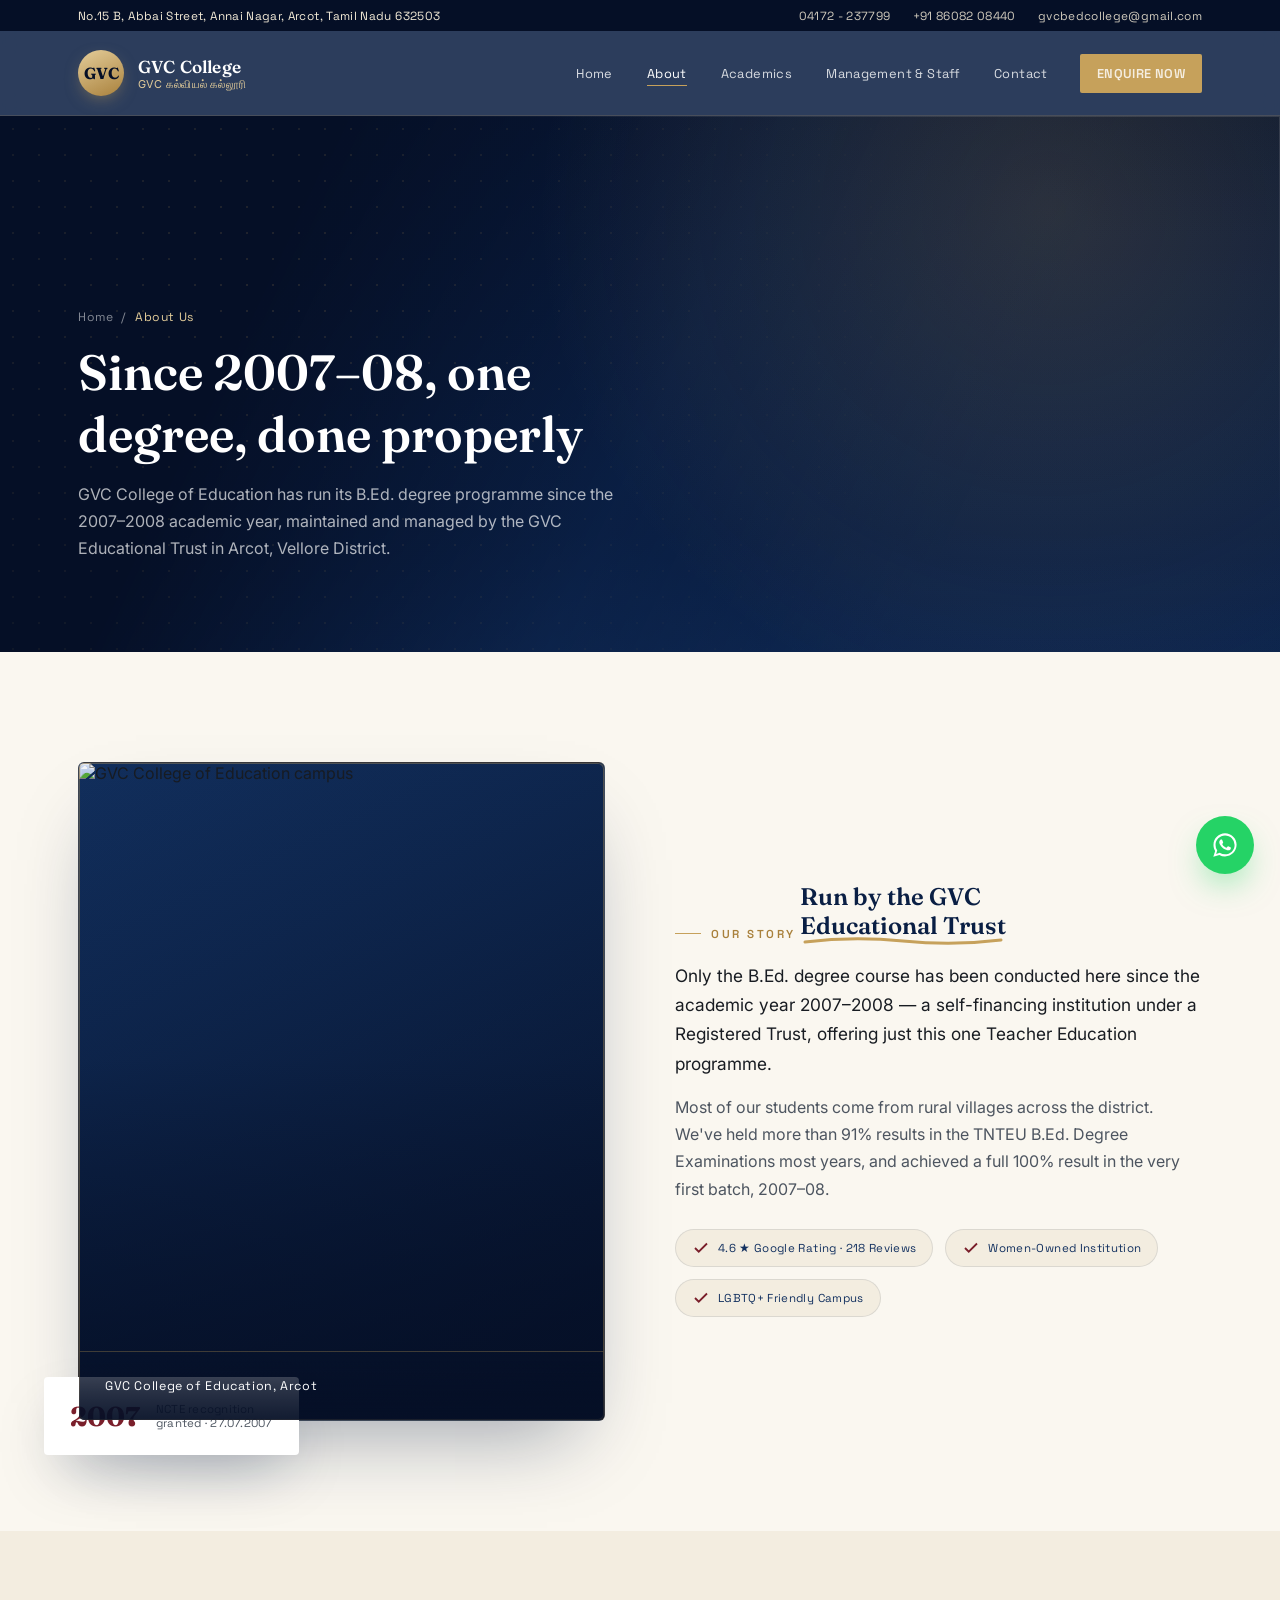
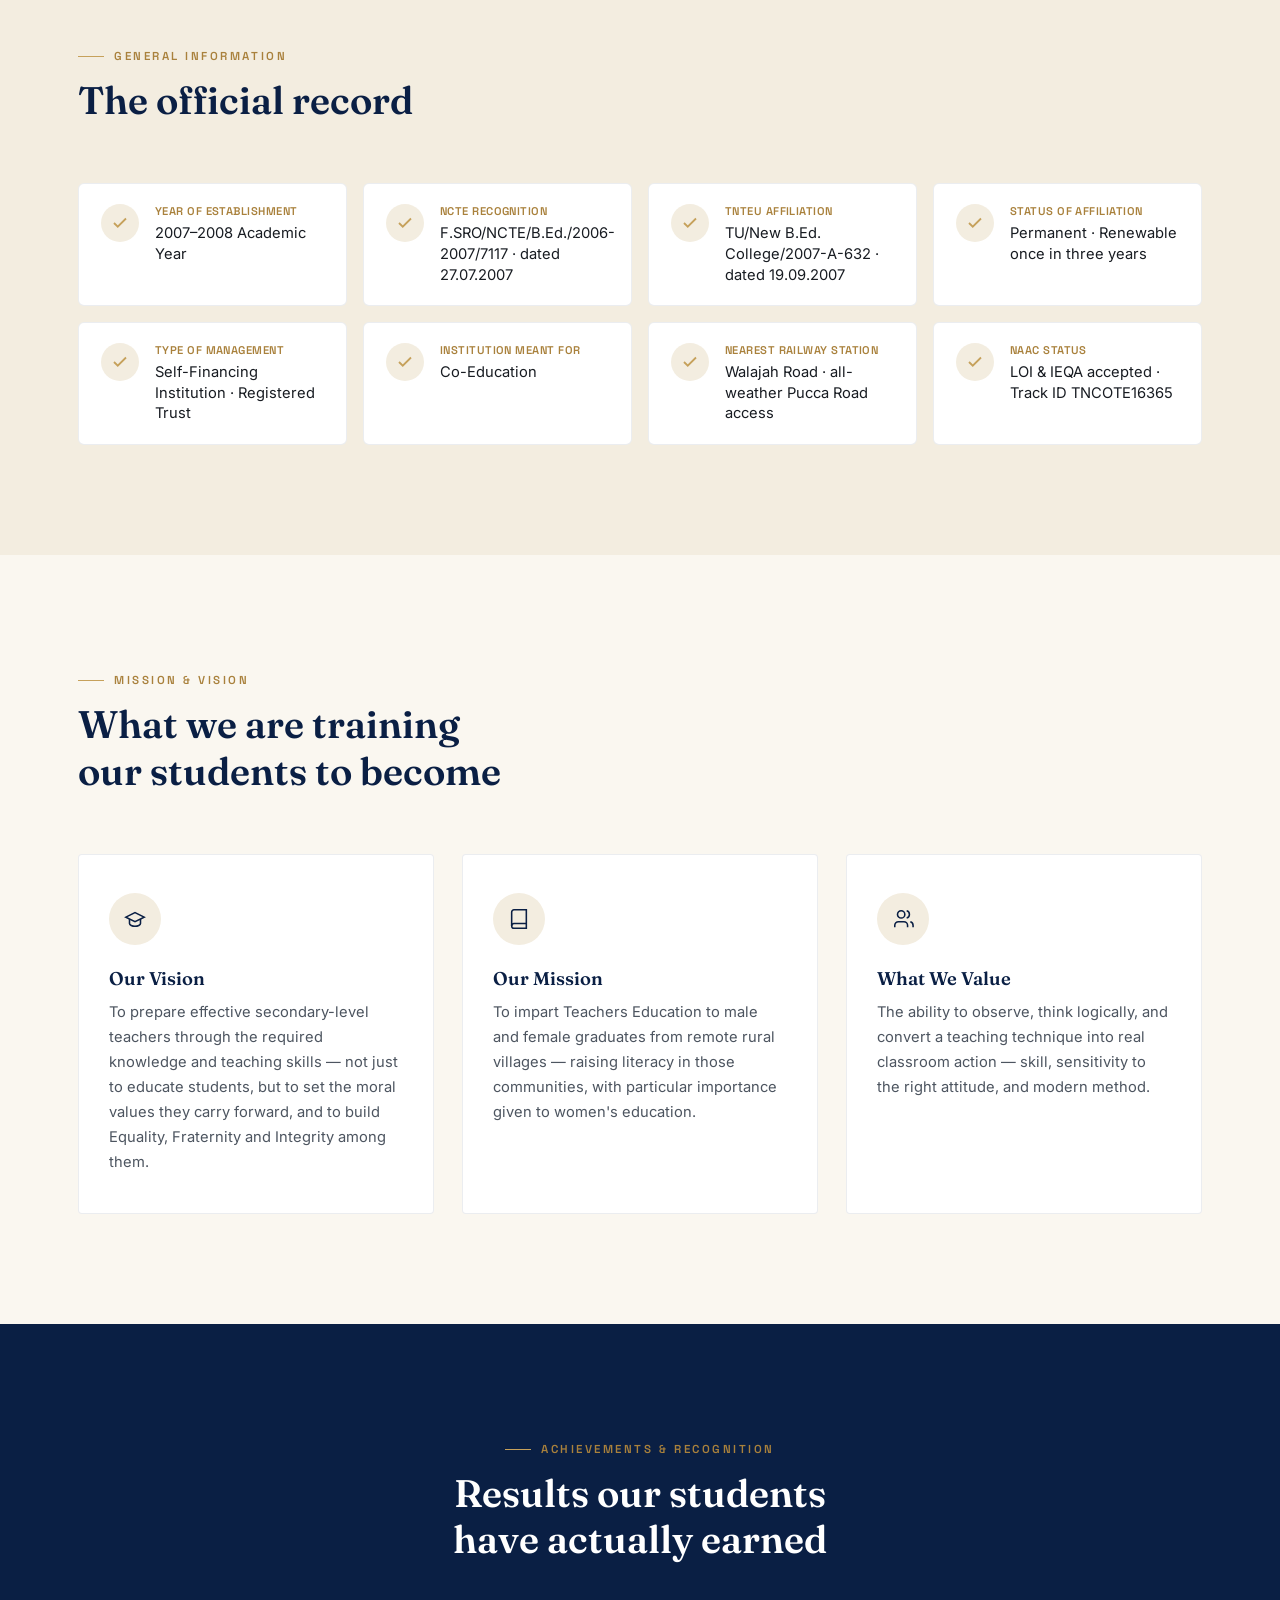
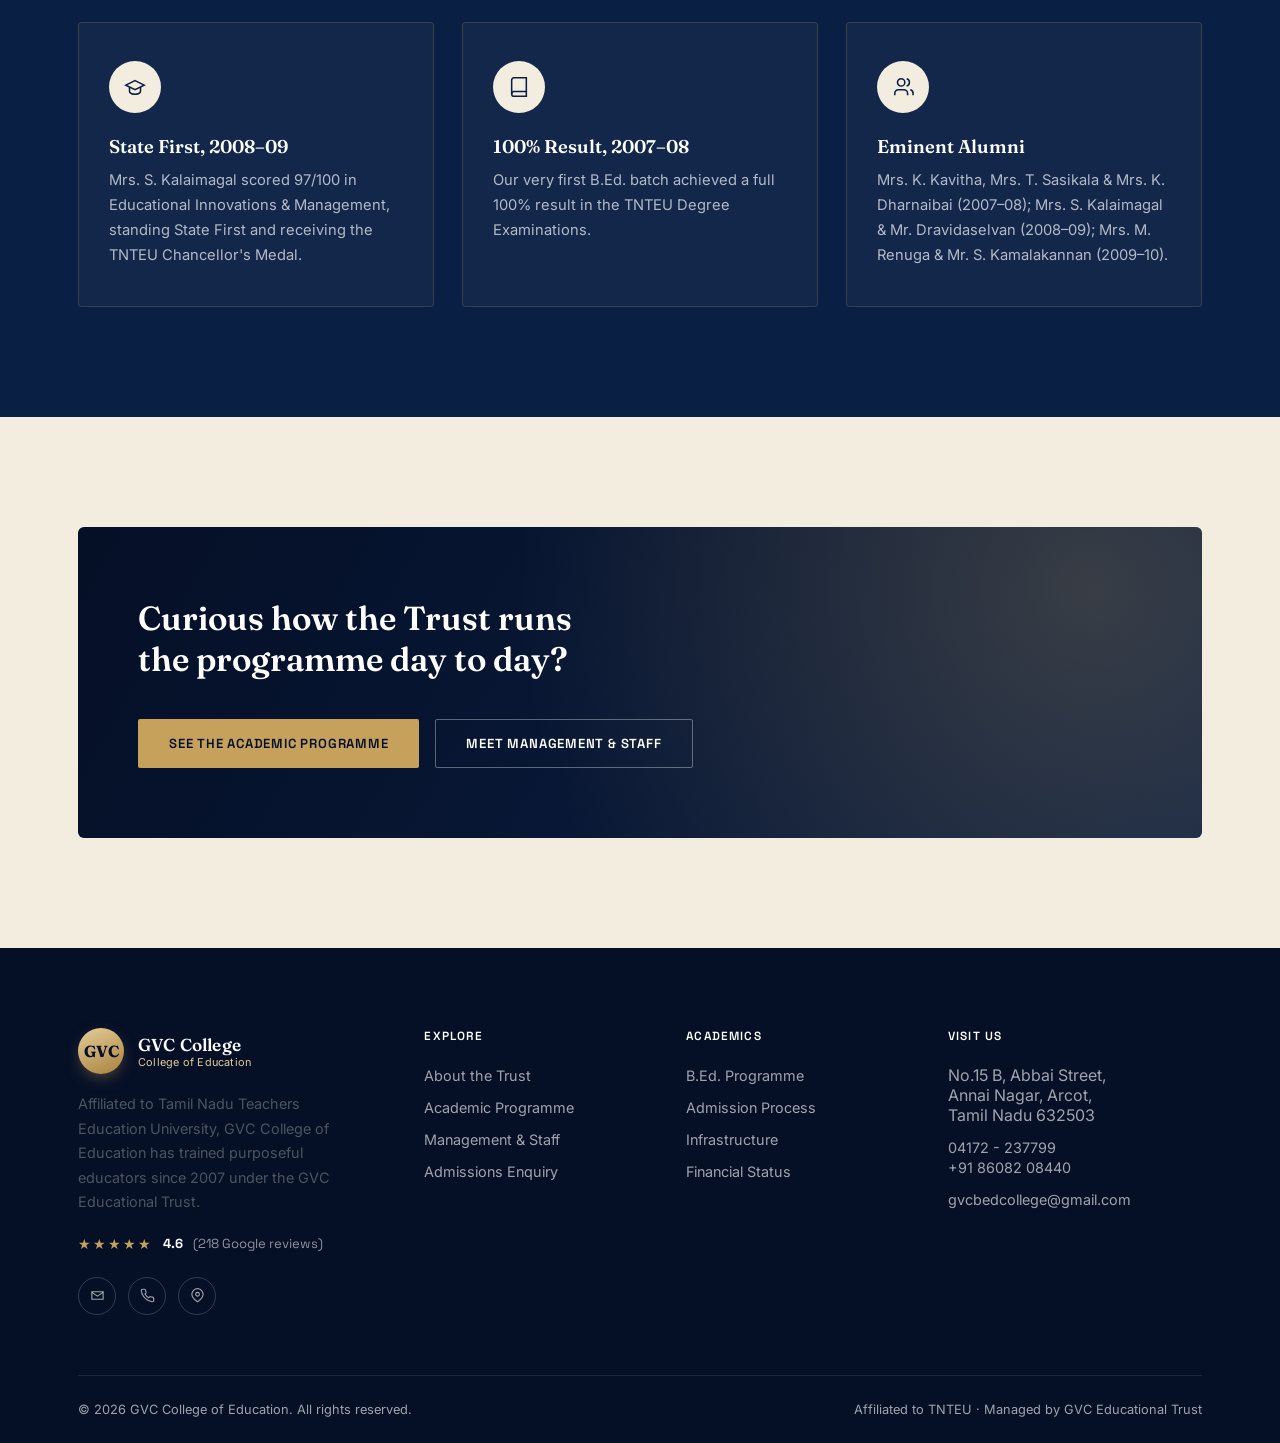
==== commit 1edb6ef4: "modified to look cool" ====
--- a/about.html
+++ b/about.html
@@ -17,6 +17,7 @@
     <span>No.15 B, Abbai Street, Annai Nagar, Arcot, Tamil Nadu 632503</span>
     <div class="contact-links">
       <a href="tel:04172237799">04172&nbsp;-&nbsp;237799</a>
+      <a href="tel:+918608208440">+91&nbsp;86082&nbsp;08440</a>
       <a href="mailto:gvcbedcollege@gmail.com">gvcbedcollege@gmail.com</a>
     </div>
   </div>
@@ -46,12 +47,13 @@
 
 
 <section class="page-hero">
+  <div class="hero-photo-bg"><img src="https://images.unsplash.com/photo-1719159381962-4170890ada4e?w=1200&q=80&auto=format&fit=crop&fm=jpg" alt="" loading="eager"></div>
   <div class="bg-grid"></div>
   <div class="container">
     <span class="eyebrow" style="color:#e4cd9a;">About The Trust</span>
     <div class="breadcrumb"><a href="index.html">Home</a><span>/</span><span style="color:#e4cd9a;">About Us</span></div>
-    <h1>Nineteen years of training<br>purposeful educators</h1>
-    <p>GVC College of Education has run its B.Ed. degree programme since 2007&ndash;2008, maintained and managed by the GVC Educational Trust in Arcot, Vellore District.</p>
+    <h1>Since 2007&ndash;08, one<br>degree, done properly</h1>
+    <p>GVC College of Education has run its B.Ed. degree programme since the 2007&ndash;2008 academic year, maintained and managed by the GVC Educational Trust in Arcot, Vellore District.</p>
   </div>
 </section>
 
@@ -59,19 +61,19 @@
   <div class="container split">
     <div class="split-media reveal">
       <div class="frame-card">
-        <div class="pattern"></div>
+        <img src="https://images.unsplash.com/photo-1650192139655-77eb926ec6fa?w=1200&q=80&auto=format&fit=crop&fm=jpg" alt="GVC College of Education campus" loading="lazy">
         <div class="cap">GVC College of Education, Arcot</div>
       </div>
       <div class="floating-card">
         <div class="n">2007</div>
-        <div class="t">Year the Trust<br>began this programme</div>
+        <div class="t">NCTE recognition<br>granted &middot; 27.07.2007</div>
       </div>
     </div>
     <div class="split-copy reveal">
       <span class="eyebrow">Our Story</span>
       <h2 class="gold-underline" style="margin-top:16px;">Run by the GVC<br>Educational Trust <svg viewBox="0 0 200 12"><path d="M2 8 Q 50 2, 100 7 T 198 6"/></svg></h2>
-      <p class="lead-line">Only the B.Ed. degree course has been conducted here since the academic year 2007&ndash;2008 &mdash; a deliberate, single-programme focus rather than a wide, shallow prospectus.</p>
-      <p>That focus is the point: every part of the campus, faculty roster and academic calendar exists to prepare one kind of graduate &mdash; a teacher ready for a real classroom on day one.</p>
+      <p class="lead-line">Only the B.Ed. degree course has been conducted here since the academic year 2007&ndash;2008 &mdash; a self-financing institution under a Registered Trust, offering just this one Teacher Education programme.</p>
+      <p>Most of our students come from rural villages across the district. We've held more than 91% results in the TNTEU B.Ed. Degree Examinations most years, and achieved a full 100% result in the very first batch, 2007&ndash;08.</p>
       <div class="badge-row">
         <span class="badge-pill"><svg width="18" height="18" viewBox="0 0 24 24" fill="none" stroke="currentColor" stroke-width="2.4"><path d="M20 6L9 17l-5-5"/></svg> 4.6 &#9733; Google Rating &middot; 218 Reviews</span>
         <span class="badge-pill"><svg width="18" height="18" viewBox="0 0 24 24" fill="none" stroke="currentColor" stroke-width="2.4"><path d="M20 6L9 17l-5-5"/></svg> Women-Owned Institution</span>
@@ -84,58 +86,93 @@
 <section class="bg-cream">
   <div class="container">
     <div class="section-head reveal">
+      <span class="eyebrow">General Information</span>
+      <h2>The official record</h2>
+    </div>
+    <div class="detail-grid reveal-stagger">
+      <div class="detail-card">
+        <div class="dicon"><svg width="18" height="18" viewBox="0 0 24 24" fill="none" stroke="#c6a15b" stroke-width="2.4"><path d="M20 6L9 17l-5-5"/></svg></div>
+        <div class="dbody"><div class="dk">Year of Establishment</div><div class="dv">2007&ndash;2008 Academic Year</div></div>
+      </div>
+      <div class="detail-card">
+        <div class="dicon"><svg width="18" height="18" viewBox="0 0 24 24" fill="none" stroke="#c6a15b" stroke-width="2.4"><path d="M20 6L9 17l-5-5"/></svg></div>
+        <div class="dbody"><div class="dk">NCTE Recognition</div><div class="dv">F.SRO/NCTE/B.Ed./2006-2007/7117 &middot; dated 27.07.2007</div></div>
+      </div>
+      <div class="detail-card">
+        <div class="dicon"><svg width="18" height="18" viewBox="0 0 24 24" fill="none" stroke="#c6a15b" stroke-width="2.4"><path d="M20 6L9 17l-5-5"/></svg></div>
+        <div class="dbody"><div class="dk">TNTEU Affiliation</div><div class="dv">TU/New B.Ed. College/2007-A-632 &middot; dated 19.09.2007</div></div>
+      </div>
+      <div class="detail-card">
+        <div class="dicon"><svg width="18" height="18" viewBox="0 0 24 24" fill="none" stroke="#c6a15b" stroke-width="2.4"><path d="M20 6L9 17l-5-5"/></svg></div>
+        <div class="dbody"><div class="dk">Status of Affiliation</div><div class="dv">Permanent &middot; Renewable once in three years</div></div>
+      </div>
+      <div class="detail-card">
+        <div class="dicon"><svg width="18" height="18" viewBox="0 0 24 24" fill="none" stroke="#c6a15b" stroke-width="2.4"><path d="M20 6L9 17l-5-5"/></svg></div>
+        <div class="dbody"><div class="dk">Type of Management</div><div class="dv">Self-Financing Institution &middot; Registered Trust</div></div>
+      </div>
+      <div class="detail-card">
+        <div class="dicon"><svg width="18" height="18" viewBox="0 0 24 24" fill="none" stroke="#c6a15b" stroke-width="2.4"><path d="M20 6L9 17l-5-5"/></svg></div>
+        <div class="dbody"><div class="dk">Institution Meant For</div><div class="dv">Co-Education</div></div>
+      </div>
+      <div class="detail-card">
+        <div class="dicon"><svg width="18" height="18" viewBox="0 0 24 24" fill="none" stroke="#c6a15b" stroke-width="2.4"><path d="M20 6L9 17l-5-5"/></svg></div>
+        <div class="dbody"><div class="dk">Nearest Railway Station</div><div class="dv">Walajah Road &middot; all-weather Pucca Road access</div></div>
+      </div>
+      <div class="detail-card">
+        <div class="dicon"><svg width="18" height="18" viewBox="0 0 24 24" fill="none" stroke="#c6a15b" stroke-width="2.4"><path d="M20 6L9 17l-5-5"/></svg></div>
+        <div class="dbody"><div class="dk">NAAC Status</div><div class="dv">LOI &amp; IEQA accepted &middot; Track ID TNCOTE16365</div></div>
+      </div>
+    </div>
+  </div>
+</section>
+
+<section>
+  <div class="container">
+    <div class="section-head reveal">
       <span class="eyebrow">Mission &amp; Vision</span>
       <h2>What we are training<br>our students to become</h2>
     </div>
     <div class="card-grid reveal-stagger">
+      <div class="feature-card">
+        <div class="icon"><svg width="22" height="22" viewBox="0 0 24 24" fill="none" stroke="currentColor" stroke-width="1.7"><path d="M22 10L12 5 2 10l10 5 10-5z"/><path d="M6 12v5c0 1.5 3 3 6 3s6-1.5 6-3v-5"/></svg></div>
+        <h3>Our Vision</h3>
+        <p>To prepare effective secondary-level teachers through the required knowledge and teaching skills &mdash; not just to educate students, but to set the moral values they carry forward, and to build Equality, Fraternity and Integrity among them.</p>
+      </div>
       <div class="feature-card">
         <div class="icon"><svg width="22" height="22" viewBox="0 0 24 24" fill="none" stroke="currentColor" stroke-width="1.7"><path d="M4 19.5A2.5 2.5 0 0 1 6.5 17H20"/><path d="M6.5 2H20v20H6.5A2.5 2.5 0 0 1 4 19.5v-15A2.5 2.5 0 0 1 6.5 2z"/></svg></div>
         <h3>Our Mission</h3>
-        <p>Develop each student's knowledge, understanding, listening, speaking, reading and writing capacities into a working teaching practice.</p>
-      </div>
-      <div class="feature-card">
-        <div class="icon"><svg width="22" height="22" viewBox="0 0 24 24" fill="none" stroke="currentColor" stroke-width="1.7"><path d="M22 10L12 5 2 10l10 5 10-5z"/><path d="M6 12v5c0 1.5 3 3 6 3s6-1.5 6-3v-5"/></svg></div>
-        <h3>Our Vision</h3>
-        <p>To be a college whose graduates are recognisably skillful, sensitive to right attitude, and thorough in modern teaching method.</p>
+        <p>To impart Teachers Education to male and female graduates from remote rural villages &mdash; raising literacy in those communities, with particular importance given to women's education.</p>
       </div>
       <div class="feature-card">
         <div class="icon"><svg width="22" height="22" viewBox="0 0 24 24" fill="none" stroke="currentColor" stroke-width="1.7"><path d="M17 21v-2a4 4 0 0 0-4-4H7a4 4 0 0 0-4 4v2"/><circle cx="10" cy="7" r="4"/><path d="M23 21v-2a4 4 0 0 0-3-3.87M16 3.13a4 4 0 0 1 0 7.75"/></svg></div>
-        <h3>Our Values</h3>
-        <p>Observation, logical thought, and the discipline to convert a teaching technique into a real classroom action.</p>
-      </div>
-    </div>
-  </div>
-</section>
-
-<section>
-  <div class="container">
-    <div class="split">
-      <div class="reveal">
-        <span class="eyebrow">Our Journey</span>
-        <h2 style="margin-top:16px;">Nearly two decades,<br>one clear purpose</h2>
-        <p style="margin-top:20px;max-width:420px;">A short history of the Trust's academic milestones since inception.</p>
-      </div>
-      <div class="timeline reveal">
-        <div class="timeline-item">
-          <div class="yr">2007</div>
-          <h4>GVC Educational Trust founded</h4>
-          <p>The B.Ed. degree programme begins its first academic year in Arcot.</p>
-        </div>
-        <div class="timeline-item">
-          <div class="yr">2012</div>
-          <h4>Infrastructure expansion</h4>
-          <p>Library, methodology labs and additional classrooms added to serve a growing cohort.</p>
-        </div>
-        <div class="timeline-item">
-          <div class="yr">2018</div>
-          <h4>Faculty strength doubles</h4>
-          <p>A wider mentor base is brought in to keep placement-ready student ratios low.</p>
-        </div>
-        <div class="timeline-item">
-          <div class="yr">2026</div>
-          <h4>1200+ educators trained</h4>
-          <p>The Trust marks nineteen consecutive years of TNTEU-affiliated teacher training.</p>
-        </div>
+        <h3>What We Value</h3>
+        <p>The ability to observe, think logically, and convert a teaching technique into real classroom action &mdash; skill, sensitivity to the right attitude, and modern method.</p>
+      </div>
+    </div>
+  </div>
+</section>
+
+<section class="bg-navy">
+  <div class="container">
+    <div class="section-head center reveal">
+      <span class="eyebrow">Achievements &amp; Recognition</span>
+      <h2>Results our students<br>have actually earned</h2>
+    </div>
+    <div class="card-grid reveal-stagger">
+      <div class="feature-card" style="background:rgba(255,255,255,.04);border-color:rgba(198,161,91,.2);">
+        <div class="icon"><svg width="22" height="22" viewBox="0 0 24 24" fill="none" stroke="currentColor" stroke-width="1.7"><path d="M22 10L12 5 2 10l10 5 10-5z"/><path d="M6 12v5c0 1.5 3 3 6 3s6-1.5 6-3v-5"/></svg></div>
+        <h3 style="color:var(--white);">State First, 2008&ndash;09</h3>
+        <p>Mrs. S. Kalaimagal scored 97/100 in Educational Innovations &amp; Management, standing State First and receiving the TNTEU Chancellor's Medal.</p>
+      </div>
+      <div class="feature-card" style="background:rgba(255,255,255,.04);border-color:rgba(198,161,91,.2);">
+        <div class="icon"><svg width="22" height="22" viewBox="0 0 24 24" fill="none" stroke="currentColor" stroke-width="1.7"><path d="M4 19.5A2.5 2.5 0 0 1 6.5 17H20"/><path d="M6.5 2H20v20H6.5A2.5 2.5 0 0 1 4 19.5v-15A2.5 2.5 0 0 1 6.5 2z"/></svg></div>
+        <h3 style="color:var(--white);">100% Result, 2007&ndash;08</h3>
+        <p>Our very first B.Ed. batch achieved a full 100% result in the TNTEU Degree Examinations.</p>
+      </div>
+      <div class="feature-card" style="background:rgba(255,255,255,.04);border-color:rgba(198,161,91,.2);">
+        <div class="icon"><svg width="22" height="22" viewBox="0 0 24 24" fill="none" stroke="currentColor" stroke-width="1.7"><path d="M17 21v-2a4 4 0 0 0-4-4H7a4 4 0 0 0-4 4v2"/><circle cx="10" cy="7" r="4"/><path d="M23 21v-2a4 4 0 0 0-3-3.87M16 3.13a4 4 0 0 1 0 7.75"/></svg></div>
+        <h3 style="color:var(--white);">Eminent Alumni</h3>
+        <p>Mrs. K. Kavitha, Mrs. T. Sasikala &amp; Mrs. K. Dharnaibai (2007&ndash;08); Mrs. S. Kalaimagal &amp; Mr. Dravidaselvan (2008&ndash;09); Mrs. M. Renuga &amp; Mr. S. Kamalakannan (2009&ndash;10).</p>
       </div>
     </div>
   </div>
@@ -196,7 +233,7 @@
         <h4>Visit Us</h4>
         <ul>
           <li>No.15 B, Abbai Street,<br>Annai Nagar, Arcot,<br>Tamil Nadu 632503</li>
-          <li><a href="tel:04172237799">04172 - 237799</a></li>
+          <li><a href="tel:04172237799">04172 - 237799</a><br><a href="tel:+918608208440">+91 86082 08440</a></li>
           <li><a href="mailto:gvcbedcollege@gmail.com">gvcbedcollege@gmail.com</a></li>
         </ul>
       </div>
--- a/assets/style.css
+++ b/assets/style.css
@@ -138,6 +138,63 @@
   transform:translateY(-3px);
 }
 
+/* ---------- structured detail cards (replaces plain key/value rows) ---------- */
+.detail-grid{
+  display:grid;
+  grid-template-columns:repeat(auto-fill, minmax(260px, 1fr));
+  gap:16px;
+}
+.detail-card{
+  display:flex;gap:16px;align-items:flex-start;
+  background:var(--white);
+  border:1px solid rgba(10,31,68,.08);
+  border-radius:6px;
+  padding:20px 22px;
+  transition:transform .4s var(--ease), box-shadow .4s var(--ease), border-color .3s;
+}
+.detail-card:hover{transform:translateY(-4px);box-shadow:0 22px 44px -22px rgba(10,31,68,.28);border-color:transparent;}
+.detail-card .dicon{
+  width:38px;height:38px;border-radius:50%;flex-shrink:0;
+  background:var(--cream-100);
+  display:grid;place-items:center;color:var(--navy-900);
+}
+.detail-card.unavailable .dicon{background:rgba(122,31,43,.1);color:var(--maroon-700);}
+.detail-card .dbody .dk{
+  font-family:var(--font-utility);font-size:.7rem;letter-spacing:.04em;text-transform:uppercase;
+  color:var(--gold-600);font-weight:600;
+}
+.detail-card .dbody .dv{font-size:.92rem;color:var(--ink-900);margin-top:5px;line-height:1.4;}
+.bg-navy .detail-card{background:rgba(255,255,255,.04);border-color:rgba(198,161,91,.2);}
+.bg-navy .detail-card .dicon{background:rgba(198,161,91,.14);color:var(--gold-300);}
+.bg-navy .detail-card .dbody .dv{color:rgba(255,255,255,.75);}
+
+/* ---------- percentage stat bars ---------- */
+.stat-bars{display:flex;flex-direction:column;gap:20px;}
+.stat-bar-row .sb-top{display:flex;justify-content:space-between;align-items:baseline;margin-bottom:8px;}
+.stat-bar-row .sb-label{font-family:var(--font-utility);font-size:.78rem;letter-spacing:.03em;color:var(--ink-900);font-weight:600;}
+.stat-bar-row .sb-value{font-family:var(--font-display);font-size:1.15rem;color:var(--navy-900);font-weight:700;}
+.stat-bar-track{height:10px;border-radius:20px;background:var(--cream-100);overflow:hidden;}
+.stat-bar-fill{
+  height:100%;border-radius:20px;
+  background:linear-gradient(90deg,var(--gold-500),var(--maroon-700));
+  width:0;
+  transition:width 1.4s var(--ease);
+}
+.stat-bar-row.in-view .stat-bar-fill{width:var(--pct);}
+.bg-navy .stat-bar-track{background:rgba(255,255,255,.12);}
+.bg-navy .stat-bar-row .sb-label{color:rgba(255,255,255,.8);}
+.bg-navy .stat-bar-row .sb-value{color:var(--gold-300);}
+
+/* ---------- eligibility ratio cards ---------- */
+.ratio-grid{display:grid;grid-template-columns:repeat(auto-fill, minmax(150px,1fr));gap:14px;}
+.ratio-card{
+  background:var(--white);border:1px solid rgba(10,31,68,.08);border-radius:6px;
+  padding:20px;text-align:center;
+}
+.ratio-card .ryear{font-family:var(--font-utility);font-size:.68rem;letter-spacing:.06em;text-transform:uppercase;color:var(--gold-600);font-weight:600;}
+.ratio-card .rfrac{font-family:var(--font-display);font-size:1.6rem;font-weight:700;color:var(--navy-900);margin-top:8px;}
+.ratio-card .rsub{font-size:.74rem;color:var(--ink-400);margin-top:4px;}
+
 /* ---------- rating chip ---------- */
 .rating-chip{
   display:inline-flex;align-items:center;gap:10px;
@@ -188,6 +245,16 @@
 .badge-pill svg{color:var(--maroon-700);flex-shrink:0;}
 .bg-navy .badge-pill{background:rgba(255,255,255,.06);border-color:rgba(198,161,91,.3);color:var(--white);}
 .bg-navy .badge-pill svg{color:var(--gold-500);}
+
+/* ---------- simple info table (key/value) ---------- */
+.info-table{border-top:1px solid rgba(10,31,68,.1);}
+.info-table .irow{
+  display:grid;grid-template-columns:280px 1fr;gap:24px;
+  padding:20px 4px;border-bottom:1px solid rgba(10,31,68,.1);
+}
+.info-table .ik{font-family:var(--font-utility);font-size:.78rem;letter-spacing:.04em;text-transform:uppercase;color:var(--gold-600);font-weight:600;}
+.info-table .iv{font-size:.95rem;color:var(--ink-900);}
+@media (max-width:640px){.info-table .irow{grid-template-columns:1fr;gap:6px;}}
 
 /* ---------- testimonials ---------- */
 .testimonial-grid{display:grid;grid-template-columns:repeat(3,1fr);gap:26px;}
@@ -214,6 +281,60 @@
 .testimonial-foot .tmeta{font-family:var(--font-utility);font-size:.68rem;color:var(--ink-400);}
 @media (max-width:980px){.testimonial-grid{grid-template-columns:1fr 1fr;}}
 @media (max-width:640px){.testimonial-grid{grid-template-columns:1fr;}}
+
+/* ---------- photo gallery grid ---------- */
+.gallery-grid{
+  display:grid;
+  grid-template-columns:repeat(4,1fr);
+  grid-auto-rows:170px;
+  gap:16px;
+}
+.gallery-grid a{
+  position:relative;border-radius:6px;overflow:hidden;
+  grid-column:span 1;grid-row:span 1;
+  box-shadow:0 18px 40px -22px rgba(10,31,68,.35);
+  border:1px solid rgba(10,31,68,.06);
+}
+.gallery-grid a.tall{grid-row:span 2;}
+.gallery-grid a.wide{grid-column:span 2;}
+.gallery-grid img{
+  width:100%;height:100%;object-fit:cover;object-position:center 35%;
+  transition:transform .7s var(--ease);
+  display:block;
+}
+.gallery-grid a::before{
+  content:'';position:absolute;inset:0;z-index:1;pointer-events:none;
+  box-shadow:inset 0 0 0 1px rgba(198,161,91,0);
+  transition:box-shadow .4s;
+}
+.gallery-grid a:hover::before{box-shadow:inset 0 0 0 2px rgba(198,161,91,.7);}
+.gallery-grid a::after{
+  content:'';position:absolute;inset:0;
+  background:linear-gradient(180deg, rgba(5,15,38,0) 55%, rgba(5,15,38,.65) 100%);
+  opacity:.55;transition:opacity .4s;
+}
+.gallery-grid a:hover::after{opacity:.15;}
+.gallery-grid a:hover img{transform:scale(1.08);}
+@media (max-width:820px){
+  .gallery-grid{grid-template-columns:repeat(2,1fr);grid-auto-rows:150px;}
+}
+
+/* ---------- hero background photo ---------- */
+.hero-photo-bg{
+  position:absolute;inset:0;z-index:0;
+}
+.hero-photo-bg img{
+  width:100%;height:100%;object-fit:cover;object-position:center 30%;
+  opacity:.4;
+  filter:saturate(1.05);
+}
+.hero-photo-bg::after{
+  content:'';position:absolute;inset:0;
+  background:
+    radial-gradient(circle at 82% 18%, rgba(198,161,91,.18), transparent 45%),
+    linear-gradient(115deg, var(--navy-950) 22%, rgba(10,31,68,.55) 52%, rgba(10,31,68,.35) 75%),
+    linear-gradient(180deg, rgba(5,15,38,.35), var(--navy-900) 78%, var(--navy-800) 120%);
+}
 
 /* ---------- reveal-on-scroll ---------- */
 .reveal{
@@ -541,12 +662,29 @@
 .split-media{position:relative;}
 .frame-card{
   position:relative;
-  border-radius:4px;
+  border-radius:6px;
   overflow:hidden;
   aspect-ratio:4/5;
   background:linear-gradient(155deg,var(--navy-800),var(--navy-950));
   display:flex;align-items:flex-end;
   box-shadow:0 40px 80px -30px rgba(10,31,68,.4);
+  border:1px solid rgba(198,161,91,.25);
+}
+.frame-card img{
+  position:absolute;inset:0;width:100%;height:100%;
+  object-fit:cover;object-position:center 30%;
+  transition:transform .8s var(--ease);
+  display:block;
+}
+.frame-card:hover img{transform:scale(1.06);}
+.frame-card::before{
+  content:'';position:absolute;inset:0;z-index:1;
+  background:linear-gradient(180deg, rgba(5,15,38,.05) 45%, rgba(5,15,38,.82) 100%);
+}
+.frame-card::after{
+  content:'';position:absolute;inset:0;z-index:1;pointer-events:none;
+  box-shadow:inset 0 0 0 1px rgba(198,161,91,.35);
+  border-radius:6px;
 }
 .frame-card .pattern{
   position:absolute;inset:0;
@@ -658,18 +796,64 @@
   position:relative;overflow:hidden;
   display:grid;place-items:center;
 }
-.person-photo .mono{
-  font-family:var(--font-display);font-size:2.6rem;color:rgba(255,255,255,.16);font-weight:700;
-}
-.person-photo::after{
-  content:'';position:absolute;inset:0;
-  background-image:repeating-linear-gradient(115deg, rgba(198,161,91,.08) 0 2px, transparent 2px 22px);
+.person-photo img{
+  position:absolute;inset:0;width:100%;height:100%;object-fit:cover;
+  transition:transform .7s var(--ease);
+}
+.person-card:hover .person-photo img{transform:scale(1.07);}
+.person-photo.has-photo::before{
+  content:'';position:absolute;inset:0;z-index:1;
+  background:linear-gradient(180deg, rgba(5,15,38,0) 55%, rgba(5,15,38,.75) 100%);
+}
+.person-photo .mono-badge{
+  position:relative;z-index:2;
+  width:84px;height:84px;border-radius:50%;
+  display:grid;place-items:center;
+  background:linear-gradient(155deg,var(--gold-300),var(--gold-600));
+  box-shadow:0 16px 34px -12px rgba(198,161,91,.55), inset 0 0 0 4px rgba(255,255,255,.18);
+}
+.person-photo .mono-badge span{
+  font-family:var(--font-display);font-size:1.9rem;font-weight:700;color:var(--navy-950);
 }
 .person-info{padding:20px;}
 .person-info .pname{font-family:var(--font-display);font-size:1.02rem;color:var(--navy-900);font-weight:600;}
 .person-info .prole{font-family:var(--font-utility);font-size:.68rem;letter-spacing:.06em;text-transform:uppercase;color:var(--gold-600);margin-top:6px;}
 @media (max-width:980px){.people-grid{grid-template-columns:1fr 1fr;}}
 @media (max-width:560px){.people-grid{grid-template-columns:1fr;}}
+
+/* ---------- compact staff directory chips (scannable at a glance) ---------- */
+.staff-grid{
+  display:grid;
+  grid-template-columns:repeat(auto-fill, minmax(240px, 1fr));
+  gap:16px;
+}
+.staff-chip{
+  display:flex;align-items:center;gap:14px;
+  background:var(--white);
+  border:1px solid rgba(10,31,68,.08);
+  border-radius:6px;
+  padding:16px 18px;
+  transition:transform .4s var(--ease), box-shadow .4s var(--ease), border-color .3s;
+}
+.staff-chip:hover{
+  transform:translateY(-4px);
+  box-shadow:0 22px 44px -22px rgba(10,31,68,.28);
+  border-color:transparent;
+}
+.staff-avatar{
+  width:50px;height:50px;border-radius:50%;flex-shrink:0;
+  display:grid;place-items:center;
+  background:linear-gradient(155deg,var(--gold-300),var(--gold-600));
+  box-shadow:0 10px 22px -10px rgba(198,161,91,.55);
+}
+.staff-avatar span{font-family:var(--font-display);font-weight:700;font-size:.92rem;color:var(--navy-950);}
+.staff-chip.dark .staff-avatar{background:linear-gradient(155deg,var(--navy-700),var(--navy-950));border:1px solid rgba(198,161,91,.4);}
+.staff-chip.dark .staff-avatar span{color:var(--gold-300);}
+.staff-body{min-width:0;}
+.staff-body .sname{font-family:var(--font-display);font-weight:600;font-size:.92rem;color:var(--navy-900);line-height:1.3;}
+.staff-body .srole{font-family:var(--font-utility);font-size:.64rem;letter-spacing:.05em;text-transform:uppercase;color:var(--gold-600);margin-top:4px;font-weight:600;}
+.staff-body .squal{font-size:.76rem;color:var(--ink-400);margin-top:3px;line-height:1.4;}
+@media (max-width:560px){.staff-grid{grid-template-columns:1fr;}}
 
 /* ---------- programs table ---------- */
 .programs{display:grid;gap:1px;background:rgba(10,31,68,.08);border:1px solid rgba(10,31,68,.08);}
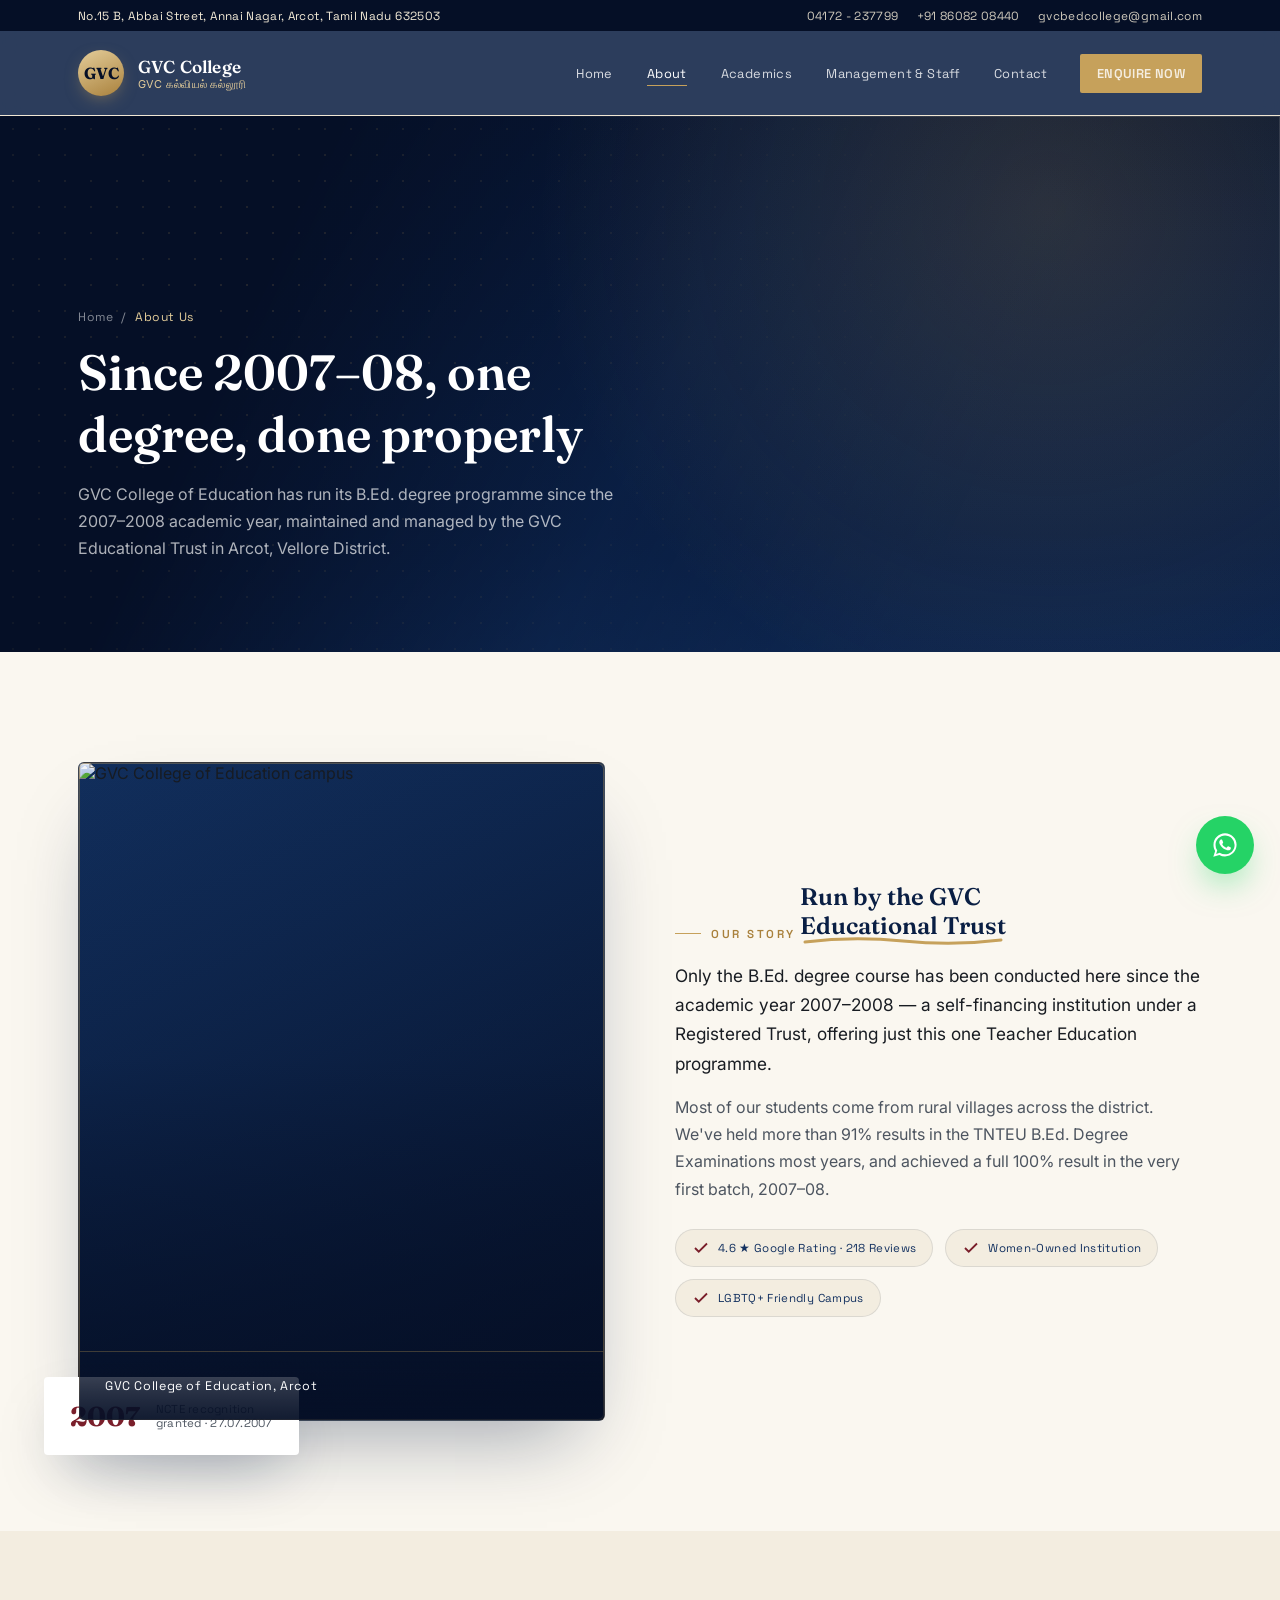
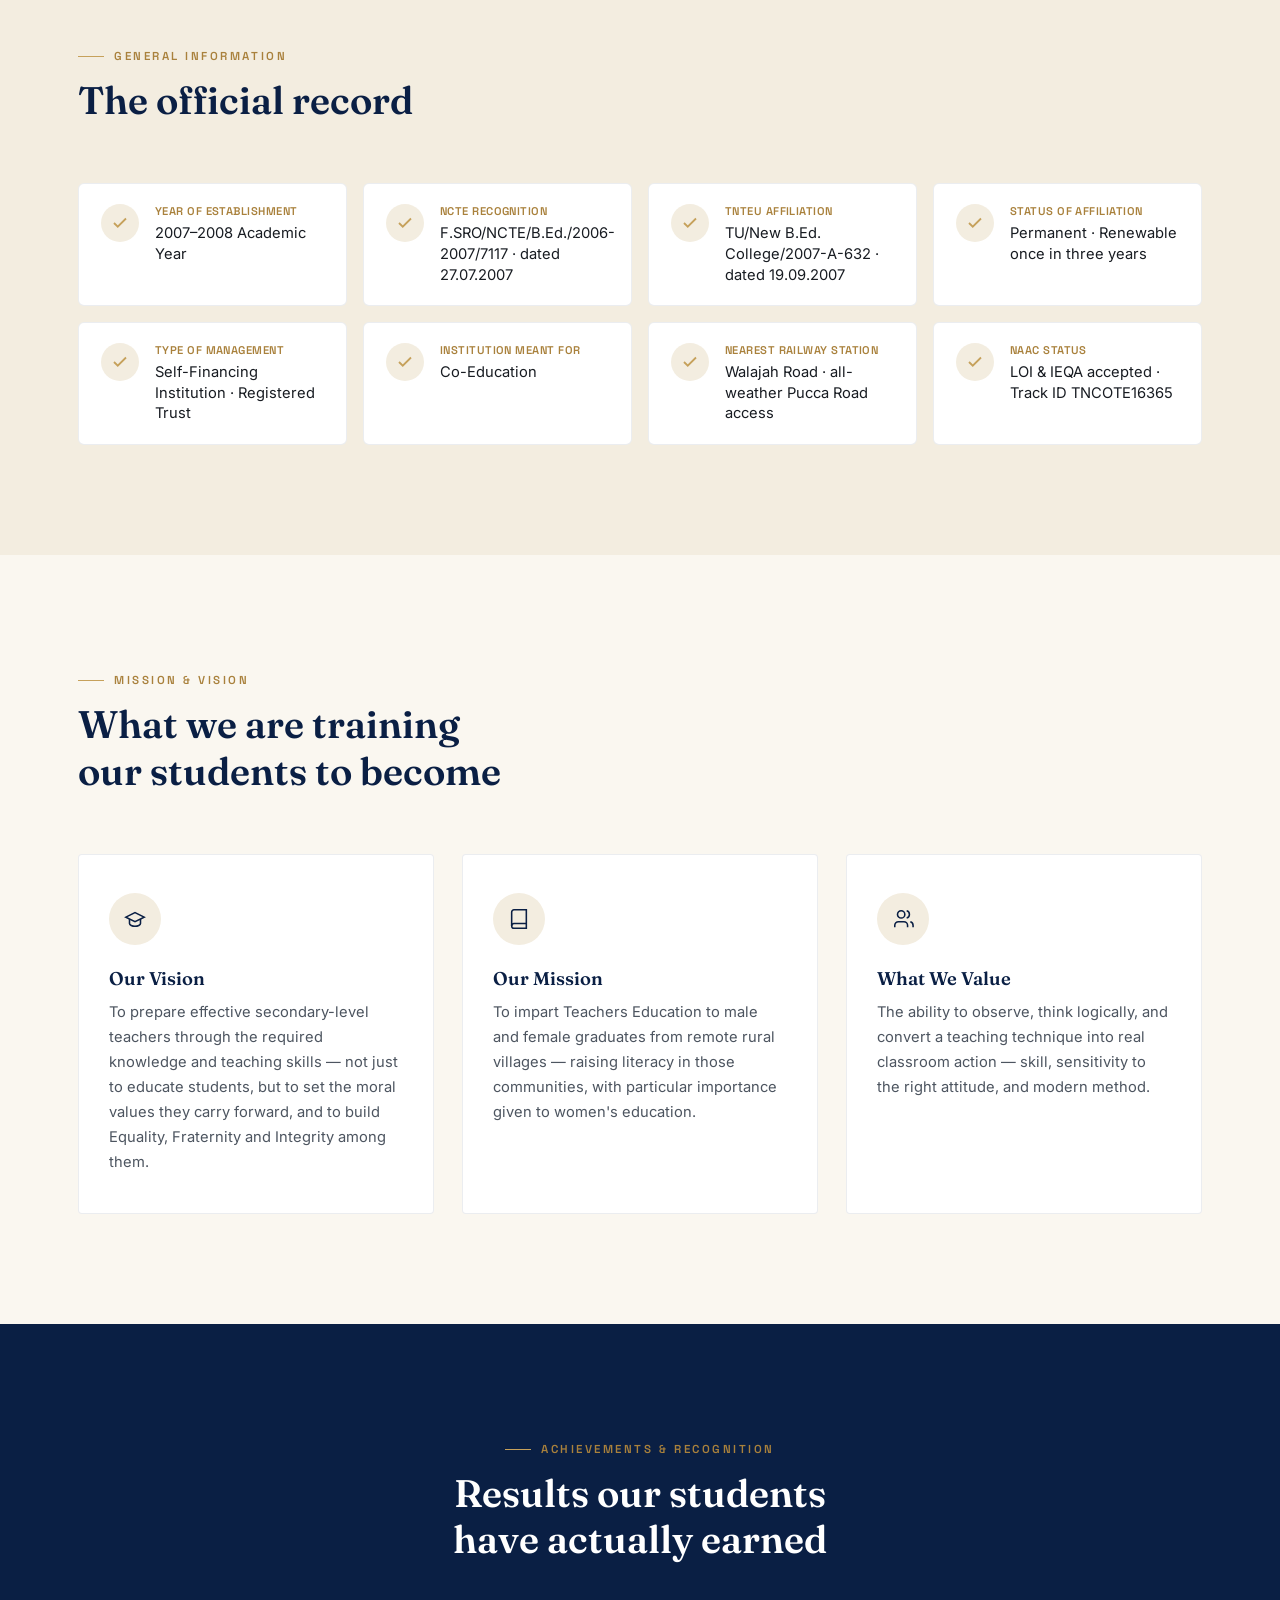
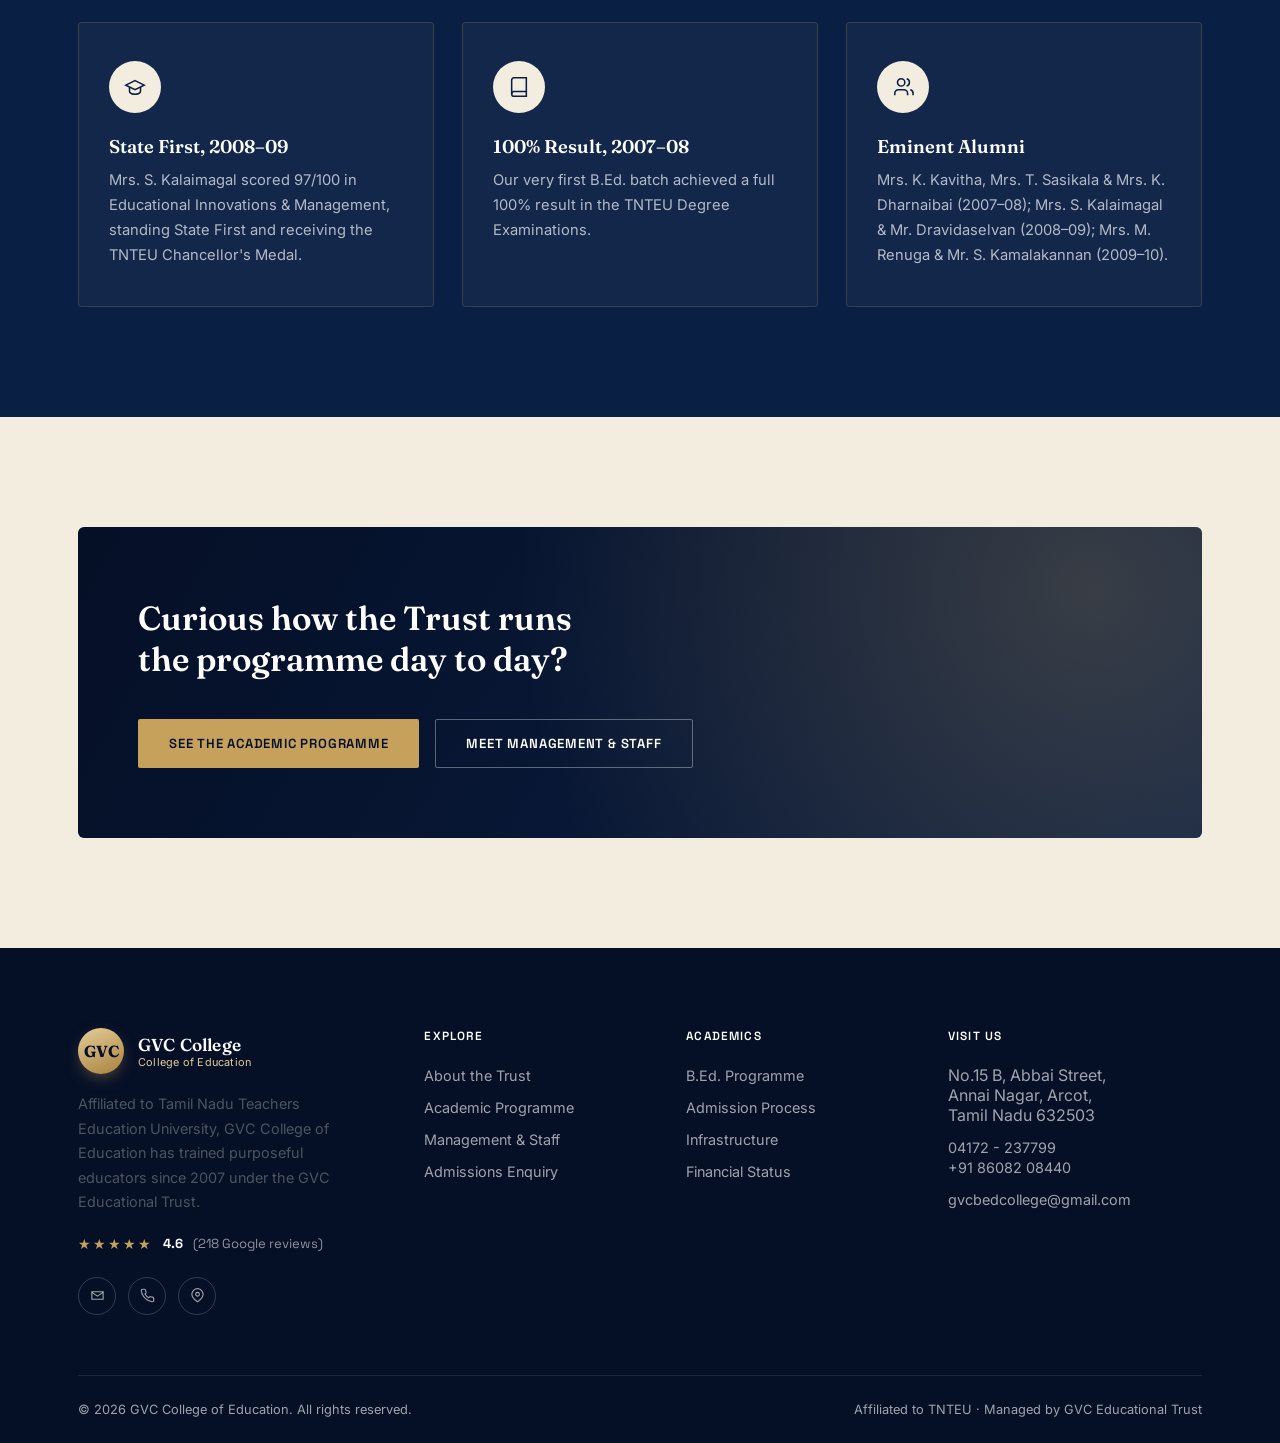
==== commit b6f61fa6: "final" ====
--- a/about.html
+++ b/about.html
@@ -14,7 +14,7 @@
 
 <div class="topbar">
   <div class="container">
-    <span>No.15 B, Abbai Street, Annai Nagar, Arcot, Tamil Nadu 632503</span>
+    <span class="address">No.15 B, Abbai Street, Annai Nagar, Arcot, Tamil Nadu 632503</span>
     <div class="contact-links">
       <a href="tel:04172237799">04172&nbsp;-&nbsp;237799</a>
       <a href="tel:+918608208440">+91&nbsp;86082&nbsp;08440</a>
@@ -24,6 +24,7 @@
 </div>
 
 <header class="site-header">
+  <div class="header-glass"></div>
   <div class="container">
     <a href="index.html" class="brand">
       <div class="brand-mark">GVC</div>
--- a/assets/style.css
+++ b/assets/style.css
@@ -387,21 +387,29 @@
 }
 .topbar a{opacity:.85;transition:opacity .3s;}
 .topbar a:hover{opacity:1;color:var(--gold-300);}
-.topbar .contact-links{display:flex;gap:22px;}
+.topbar .contact-links{display:flex;gap:18px;flex-wrap:wrap;}
+@media (max-width:640px){
+  .topbar .address{display:none;}
+  .topbar .container{justify-content:center;}
+}
 
 .site-header{
   position:sticky;top:0;z-index:500;
+  border-bottom:1px solid rgba(198,161,91,.18);
+}
+.site-header .header-glass{
+  position:absolute;inset:0;z-index:0;
   background:rgba(10,31,68,.86);
   backdrop-filter:blur(14px) saturate(140%);
   -webkit-backdrop-filter:blur(14px) saturate(140%);
-  border-bottom:1px solid rgba(198,161,91,.18);
-  transition:background .4s;
 }
 .site-header .container{
+  position:relative;z-index:1;
   display:flex;align-items:center;justify-content:space-between;
   height:84px;
-}
-.brand{display:flex;align-items:center;gap:14px;}
+  gap:16px;
+}
+.brand{display:flex;align-items:center;gap:14px;min-width:0;flex-shrink:1;}
 .brand-mark{
   width:46px;height:46px;flex-shrink:0;
   border-radius:50%;
@@ -413,22 +421,26 @@
   font-size:1rem;
   box-shadow:0 6px 18px -6px rgba(198,161,91,.6);
 }
-.brand-text{color:var(--white);}
+.brand-text{color:var(--white);min-width:0;}
 .brand-text .name{
   font-family:var(--font-display);
   font-size:1.08rem;
   font-weight:600;
   letter-spacing:.01em;
   color:var(--white);
+  white-space:nowrap;
 }
 .brand-text .sub{
   font-family:var(--font-body);
   font-size:.68rem;
   letter-spacing:.02em;
   color:var(--gold-300);
-}
-
-nav.main-nav{display:flex;align-items:center;gap:2px;}
+  white-space:nowrap;
+  overflow:hidden;
+  text-overflow:ellipsis;
+}
+
+nav.main-nav{display:flex;align-items:center;gap:2px;flex-shrink:0;}
 nav.main-nav a{
   font-family:var(--font-utility);
   font-size:.8rem;
@@ -437,6 +449,7 @@
   padding:10px 16px;
   position:relative;
   transition:color .3s;
+  white-space:nowrap;
 }
 nav.main-nav a::after{
   content:'';
@@ -448,10 +461,11 @@
 nav.main-nav a:hover,nav.main-nav a.active{color:var(--white);}
 nav.main-nav a:hover::after,nav.main-nav a.active::after{transform:scaleX(1);}
 
-.nav-cta{margin-left:14px;}
+.nav-cta{margin-left:14px;white-space:nowrap;}
 .nav-toggle{
   display:none;
   width:42px;height:42px;
+  flex-shrink:0;
   border:1px solid rgba(255,255,255,.25);
   background:none;
   border-radius:50%;
@@ -468,7 +482,7 @@
 .nav-toggle.open span::before{transform:translateY(6px) rotate(45deg);}
 .nav-toggle.open span::after{transform:translateY(-6px) rotate(-45deg);}
 
-@media (max-width: 980px){
+@media (max-width: 1180px){
   nav.main-nav{
     position:fixed;top:0;right:0;bottom:0;
     width:min(320px,84vw);
@@ -480,11 +494,20 @@
     transform:translateX(100%);
     transition:transform .5s var(--ease);
     box-shadow:-20px 0 60px rgba(0,0,0,.35);
+    z-index:600;
   }
   nav.main-nav.open{transform:translateX(0);}
-  nav.main-nav a{padding:14px 4px;border-bottom:1px solid rgba(255,255,255,.08);}
+  nav.main-nav a{padding:14px 4px;border-bottom:1px solid rgba(255,255,255,.08);white-space:normal;}
   .nav-cta{margin-left:4px;margin-top:14px;}
   .nav-toggle{display:block;}
+}
+
+@media (max-width: 480px){
+  .site-header .container{height:72px;}
+  .brand-mark{width:38px;height:38px;font-size:.85rem;}
+  .brand-text .name{font-size:.95rem;}
+  .brand-text .sub{font-size:.6rem;max-width:150px;}
+  .nav-toggle{width:38px;height:38px;}
 }
 
 /* ============================================================
@@ -822,6 +845,28 @@
 @media (max-width:560px){.people-grid{grid-template-columns:1fr;}}
 
 /* ---------- compact staff directory chips (scannable at a glance) ---------- */
+.spotlight-card{
+  display:flex;align-items:center;gap:26px;
+  background:var(--white);
+  border:1px solid rgba(10,31,68,.08);
+  border-radius:8px;
+  padding:28px 32px;
+  max-width:480px;
+  box-shadow:0 30px 60px -30px rgba(10,31,68,.25);
+}
+.spotlight-card .sp-avatar{
+  width:84px;height:84px;border-radius:50%;flex-shrink:0;
+  display:grid;place-items:center;
+  background:linear-gradient(155deg,var(--gold-300),var(--gold-600));
+  box-shadow:0 16px 34px -12px rgba(198,161,91,.55), inset 0 0 0 4px rgba(255,255,255,.18);
+}
+.spotlight-card .sp-avatar span{font-family:var(--font-display);font-size:1.9rem;font-weight:700;color:var(--navy-950);}
+.spotlight-card .sp-name{font-family:var(--font-display);font-size:1.25rem;font-weight:600;color:var(--navy-900);}
+.spotlight-card .sp-role{font-family:var(--font-utility);font-size:.7rem;letter-spacing:.06em;text-transform:uppercase;color:var(--gold-600);font-weight:600;margin-top:6px;}
+.spotlight-card .sp-qual{font-size:.86rem;color:var(--ink-400);margin-top:6px;}
+@media (max-width:560px){
+  .spotlight-card{flex-direction:column;align-items:flex-start;text-align:left;max-width:100%;}
+}
 .staff-grid{
   display:grid;
   grid-template-columns:repeat(auto-fill, minmax(240px, 1fr));
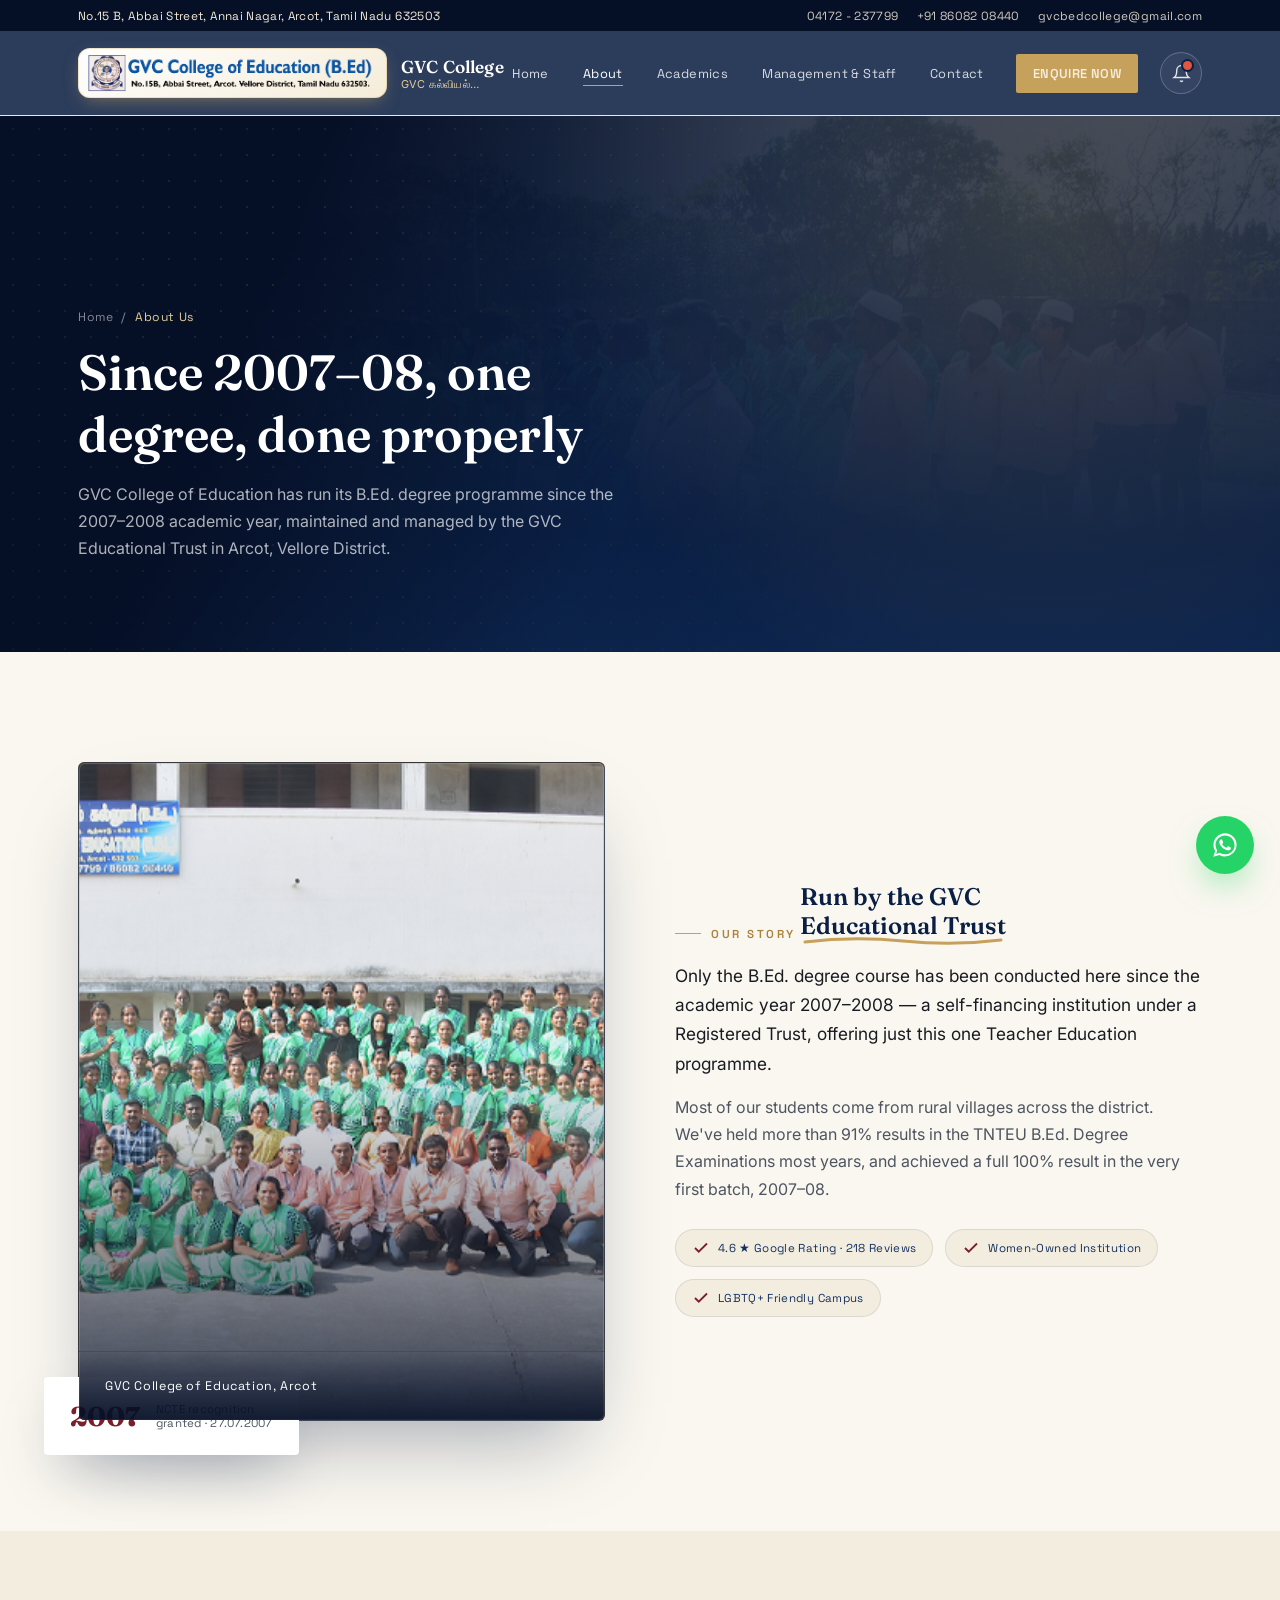
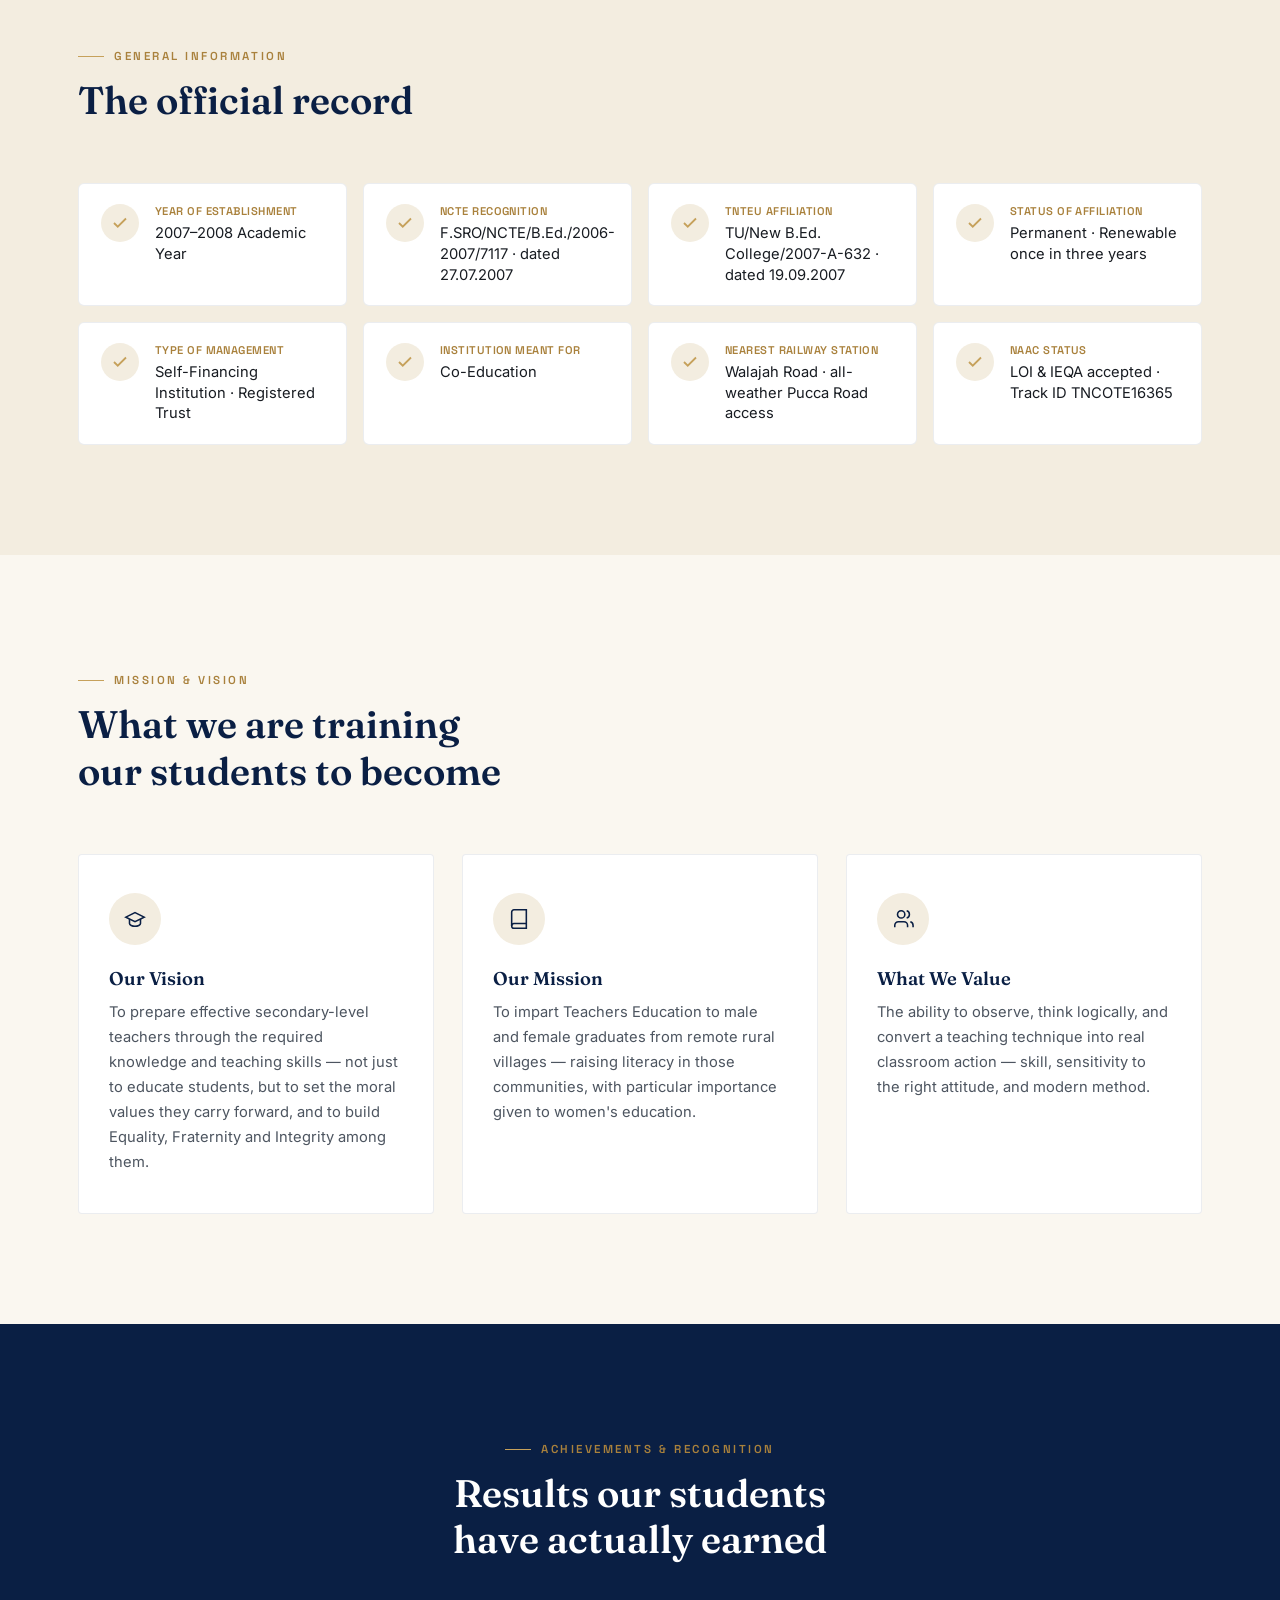
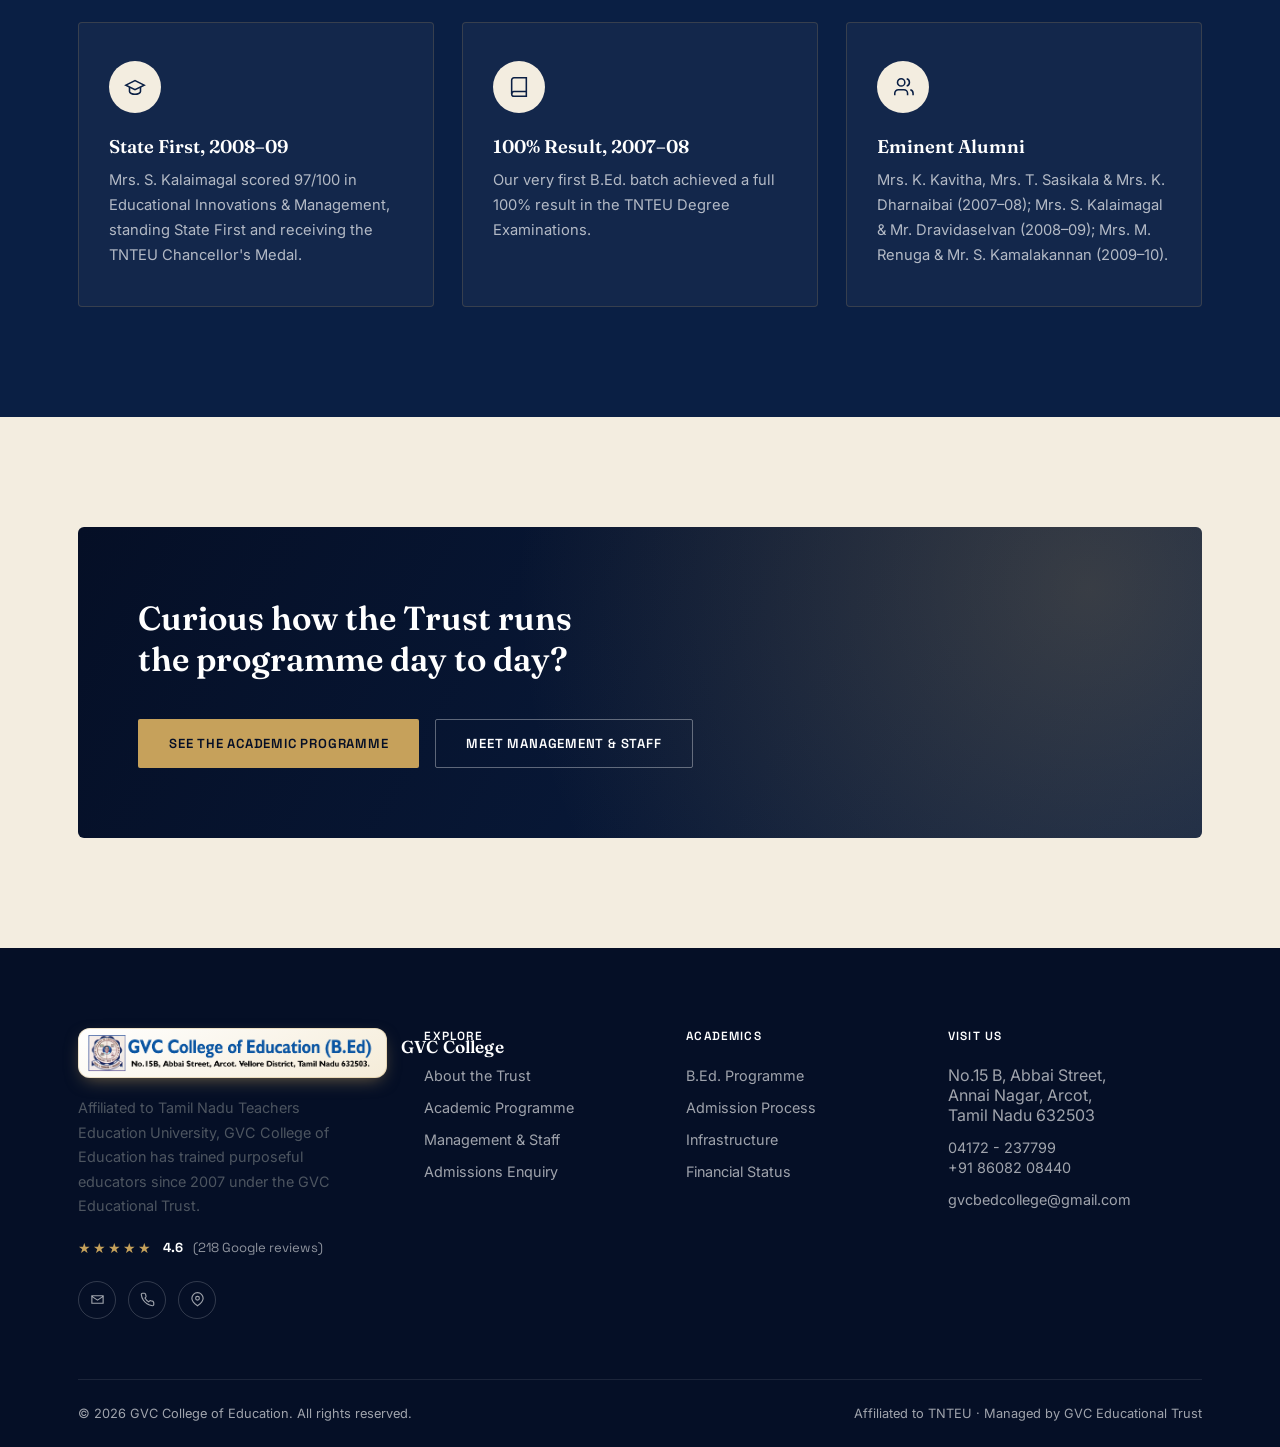
==== commit e1464531: "images logo incorporated" ====
--- a/about.html
+++ b/about.html
@@ -5,6 +5,7 @@
 <meta name="viewport" content="width=device-width, initial-scale=1.0">
 <title>About Us | GVC College of Education, Arcot</title>
 <meta name="description" content="The story, mission and journey of GVC College of Education and the GVC Educational Trust, Arcot.">
+<link rel="icon" type="image/png" href="images/logo.png">
 <link rel="preconnect" href="https://fonts.googleapis.com">
 <link rel="stylesheet" href="assets/style.css">
 </head>
@@ -27,7 +28,7 @@
   <div class="header-glass"></div>
   <div class="container">
     <a href="index.html" class="brand">
-      <div class="brand-mark">GVC</div>
+      <div class="brand-mark"><img src="images/logo.png" alt="GVC College of Education logo"></div>
       <div class="brand-text">
         <div class="name">GVC College</div>
         <div class="sub">GVC கல்வியல் கல்லூரி</div>
@@ -42,13 +43,41 @@
 
       <a href="contact.html" class="btn btn-primary nav-cta">Enquire Now</a>
     </nav>
+    <div class="notify-wrap">
+      <button class="notify-bell" id="notifyBell" aria-label="Notifications" aria-haspopup="true" aria-expanded="false">
+        <svg viewBox="0 0 24 24" fill="none" stroke="currentColor" stroke-width="1.8"><path d="M18 8a6 6 0 0 0-12 0c0 7-3 9-3 9h18s-3-2-3-9"/><path d="M13.73 21a2 2 0 0 1-3.46 0"/></svg>
+        <span class="notify-dot"></span>
+      </button>
+      <div class="notify-panel" id="notifyPanel">
+        <div class="np-head"><span><span class="dot-live"></span>Live &middot; GVC College Updates</span></div>
+        <div class="notify-list">
+          <div class="notify-item">
+            <div class="ni-icon"><svg viewBox="0 0 24 24" fill="none" stroke="currentColor" stroke-width="2"><path d="M20 6L9 17l-5-5"/></svg></div>
+            <div><div class="ni-title">Admissions open for the 2026&ndash;27 academic year</div><div class="ni-meta">Admissions</div></div>
+          </div>
+          <div class="notify-item">
+            <div class="ni-icon"><svg viewBox="0 0 24 24" fill="none" stroke="currentColor" stroke-width="1.8"><path d="M3 21h18M5 21V7l7-4 7 4v14"/></svg></div>
+            <div><div class="ni-title">Practice teaching placements are underway for the current batch</div><div class="ni-meta">Academics</div></div>
+          </div>
+          <div class="notify-item">
+            <div class="ni-icon"><svg viewBox="0 0 24 24" fill="none" stroke="currentColor" stroke-width="1.8"><path d="M4 19.5A2.5 2.5 0 0 1 6.5 17H20"/><path d="M6.5 2H20v20H6.5A2.5 2.5 0 0 1 4 19.5v-15A2.5 2.5 0 0 1 6.5 2z"/></svg></div>
+            <div><div class="ni-title">Library restocked with updated TNTEU curriculum material</div><div class="ni-meta">Infrastructure</div></div>
+          </div>
+          <div class="notify-item">
+            <div class="ni-icon"><svg viewBox="0 0 24 24" fill="none" stroke="currentColor" stroke-width="1.8"><path d="M12 17.27L18.18 21l-1.64-7.03L22 9.24l-7.19-.61L12 2 9.19 8.63 2 9.24l5.46 4.73L5.82 21z"/></svg></div>
+            <div><div class="ni-title">Rated 4.6 out of 5 from 218 verified Google reviews</div><div class="ni-meta">Reputation</div></div>
+          </div>
+        </div>
+        <div class="np-foot"><a href="contact.html">Talk to our admissions team &rarr;</a></div>
+      </div>
+    </div>
     <button class="nav-toggle" aria-label="Toggle navigation"><span></span></button>
   </div>
 </header>
 
 
 <section class="page-hero">
-  <div class="hero-photo-bg"><img src="https://images.unsplash.com/photo-1719159381962-4170890ada4e?w=1200&q=80&auto=format&fit=crop&fm=jpg" alt="" loading="eager"></div>
+  <div class="hero-photo-bg"><img src="images/ground_photo.png" alt="" loading="eager"></div>
   <div class="bg-grid"></div>
   <div class="container">
     <span class="eyebrow" style="color:#e4cd9a;">About The Trust</span>
@@ -62,7 +91,7 @@
   <div class="container split">
     <div class="split-media reveal">
       <div class="frame-card">
-        <img src="https://images.unsplash.com/photo-1650192139655-77eb926ec6fa?w=1200&q=80&auto=format&fit=crop&fm=jpg" alt="GVC College of Education campus" loading="lazy">
+        <img src="images/group_photo.png" alt="GVC College of Education faculty and students, Arcot" loading="lazy">
         <div class="cap">GVC College of Education, Arcot</div>
       </div>
       <div class="floating-card">
@@ -197,7 +226,7 @@
     <div class="footer-grid">
       <div class="footer-brand">
         <div class="brand" style="margin-bottom:4px;">
-          <div class="brand-mark">GVC</div>
+          <div class="brand-mark"><img src="images/logo.png" alt="GVC College of Education logo"></div>
           <div class="brand-text"><div class="name">GVC College</div><div class="sub">College of Education</div></div>
         </div>
         <p>Affiliated to Tamil Nadu Teachers Education University, GVC College of Education has trained purposeful educators since 2007 under the GVC Educational Trust.</p>
@@ -253,6 +282,8 @@
   <svg width="18" height="18" viewBox="0 0 24 24" fill="none" stroke="currentColor" stroke-width="2"><path d="M12 19V5M5 12l7-7 7 7"/></svg>
 </button>
 
+<div id="toast-stack" aria-live="polite"></div>
+
 <script src="assets/script.js"></script>
 
 </body>
--- a/assets/style.css
+++ b/assets/style.css
@@ -411,16 +411,14 @@
 }
 .brand{display:flex;align-items:center;gap:14px;min-width:0;flex-shrink:1;}
 .brand-mark{
-  width:46px;height:46px;flex-shrink:0;
-  border-radius:50%;
-  display:grid;place-items:center;
-  background:linear-gradient(155deg,var(--gold-300),var(--gold-600));
-  color:var(--navy-950);
-  font-family:var(--font-display);
-  font-weight:700;
-  font-size:1rem;
-  box-shadow:0 6px 18px -6px rgba(198,161,91,.6);
-}
+  height:50px;flex-shrink:0;
+  border-radius:12px;
+  display:flex;align-items:center;justify-content:center;
+  padding:6px 10px;
+  background:linear-gradient(155deg,#fff,var(--gold-100));
+  box-shadow:0 6px 18px -6px rgba(198,161,91,.6), inset 0 0 0 1px rgba(198,161,91,.3);
+}
+.brand-mark img{height:100%;width:auto;display:block;}
 .brand-text{color:var(--white);min-width:0;}
 .brand-text .name{
   font-family:var(--font-display);
@@ -721,6 +719,9 @@
   background:linear-gradient(180deg, transparent, rgba(5,15,38,.7));
   width:100%;
 }
+.frame-card.wide-banner{aspect-ratio:21/9;}
+@media (max-width:700px){.frame-card.wide-banner{aspect-ratio:4/3;}}
+
 .floating-card{
   position:absolute; bottom:-34px; left:-34px;
   background:var(--white);
@@ -1080,6 +1081,98 @@
 .page-hero h1{position:relative;z-index:2;margin-top:16px;font-size:clamp(2.1rem,4vw,3.1rem);color:var(--white);}
 .page-hero p{position:relative;z-index:2;max-width:560px;margin-top:16px;color:rgba(255,255,255,.68);}
 
+/* ---------- header notification bell ---------- */
+.notify-wrap{position:relative;flex-shrink:0;margin-left:6px;}
+.notify-bell{
+  width:42px;height:42px;border-radius:50%;
+  border:1px solid rgba(255,255,255,.22);
+  background:rgba(255,255,255,.04);
+  display:grid;place-items:center;position:relative;
+  color:rgba(255,255,255,.86);
+  transition:border-color .3s,background .3s,transform .3s;
+  cursor:pointer;
+}
+.notify-bell:hover{border-color:var(--gold-500);background:rgba(198,161,91,.12);transform:translateY(-2px);}
+.notify-bell svg{width:19px;height:19px;}
+.notify-dot{
+  position:absolute;top:8px;right:9px;width:9px;height:9px;border-radius:50%;
+  background:#e0563f;box-shadow:0 0 0 2px var(--navy-900);
+}
+.notify-panel{
+  position:absolute;top:calc(100% + 14px);right:0;width:328px;
+  background:var(--white);border-radius:12px;
+  box-shadow:0 30px 60px -20px rgba(5,15,38,.45);
+  border:1px solid rgba(10,31,68,.08);
+  opacity:0;visibility:hidden;transform:translateY(8px);
+  transition:opacity .25s var(--ease),transform .25s var(--ease),visibility .25s;
+  z-index:600;overflow:hidden;
+}
+.notify-panel.open{opacity:1;visibility:visible;transform:translateY(0);}
+.notify-panel .np-head{
+  padding:16px 18px;background:var(--navy-900);color:var(--white);
+  font-family:var(--font-utility);font-size:.76rem;letter-spacing:.06em;text-transform:uppercase;
+  display:flex;align-items:center;justify-content:space-between;
+}
+.notify-panel .np-head span.dot-live{width:7px;height:7px;border-radius:50%;background:#3ecf7a;display:inline-block;margin-right:7px;box-shadow:0 0 0 3px rgba(62,207,122,.25);}
+.notify-list{max-height:340px;overflow-y:auto;}
+.notify-item{
+  display:flex;gap:12px;padding:14px 18px;
+  border-bottom:1px solid rgba(10,31,68,.06);
+}
+.notify-item:last-child{border-bottom:none;}
+.notify-item .ni-icon{
+  width:34px;height:34px;border-radius:9px;flex-shrink:0;
+  background:var(--gold-100);color:var(--gold-600);
+  display:grid;place-items:center;
+}
+.notify-item .ni-icon svg{width:16px;height:16px;}
+.notify-item .ni-title{font-size:.86rem;color:var(--navy-900);font-weight:600;line-height:1.4;}
+.notify-item .ni-meta{font-family:var(--font-utility);font-size:.68rem;letter-spacing:.03em;color:var(--ink-400);margin-top:4px;text-transform:uppercase;}
+.notify-panel .np-foot{
+  padding:12px 18px;text-align:center;background:var(--cream-50);
+  font-family:var(--font-utility);font-size:.74rem;letter-spacing:.03em;
+}
+.notify-panel .np-foot a{color:var(--gold-600);font-weight:600;}
+@media (max-width:640px){.notify-panel{position:fixed;top:auto;bottom:0;left:0;right:0;width:100%;border-radius:16px 16px 0 0;}}
+
+/* ---------- live activity toast ---------- */
+#toast-stack{
+  position:fixed;left:26px;bottom:96px;z-index:390;
+  display:flex;flex-direction:column;gap:10px;
+  max-width:320px;
+}
+.toast-card{
+  display:flex;gap:12px;align-items:flex-start;
+  background:var(--white);border-radius:12px;
+  padding:14px 16px;
+  border:1px solid rgba(10,31,68,.08);
+  box-shadow:0 24px 48px -18px rgba(5,15,38,.35);
+  opacity:0;transform:translateX(-24px);
+  transition:opacity .5s var(--ease),transform .5s var(--ease);
+  pointer-events:auto;
+}
+.toast-card.show{opacity:1;transform:translateX(0);}
+.toast-card .tc-icon{
+  width:36px;height:36px;border-radius:50%;flex-shrink:0;
+  background:linear-gradient(155deg,var(--gold-300),var(--gold-600));
+  color:var(--navy-950);display:grid;place-items:center;
+}
+.toast-card .tc-icon svg{width:17px;height:17px;}
+.toast-card .tc-title{font-size:.82rem;font-weight:600;color:var(--navy-900);line-height:1.4;}
+.toast-card .tc-meta{font-family:var(--font-utility);font-size:.66rem;letter-spacing:.03em;color:var(--ink-400);margin-top:4px;text-transform:uppercase;}
+.toast-card .tc-close{
+  margin-left:auto;flex-shrink:0;width:20px;height:20px;border-radius:50%;
+  display:grid;place-items:center;color:var(--ink-400);cursor:pointer;
+  transition:background .25s,color .25s;
+}
+.toast-card .tc-close:hover{background:var(--cream-100);color:var(--navy-900);}
+@media (max-width:640px){
+  #toast-stack{left:14px;right:14px;bottom:88px;max-width:none;}
+}
+@media (prefers-reduced-motion: reduce){
+  .toast-card{transition:opacity .3s;}
+}
+
 /* whatsapp float */
 .wa-float{
   position:fixed;bottom:26px;right:26px;z-index:400;
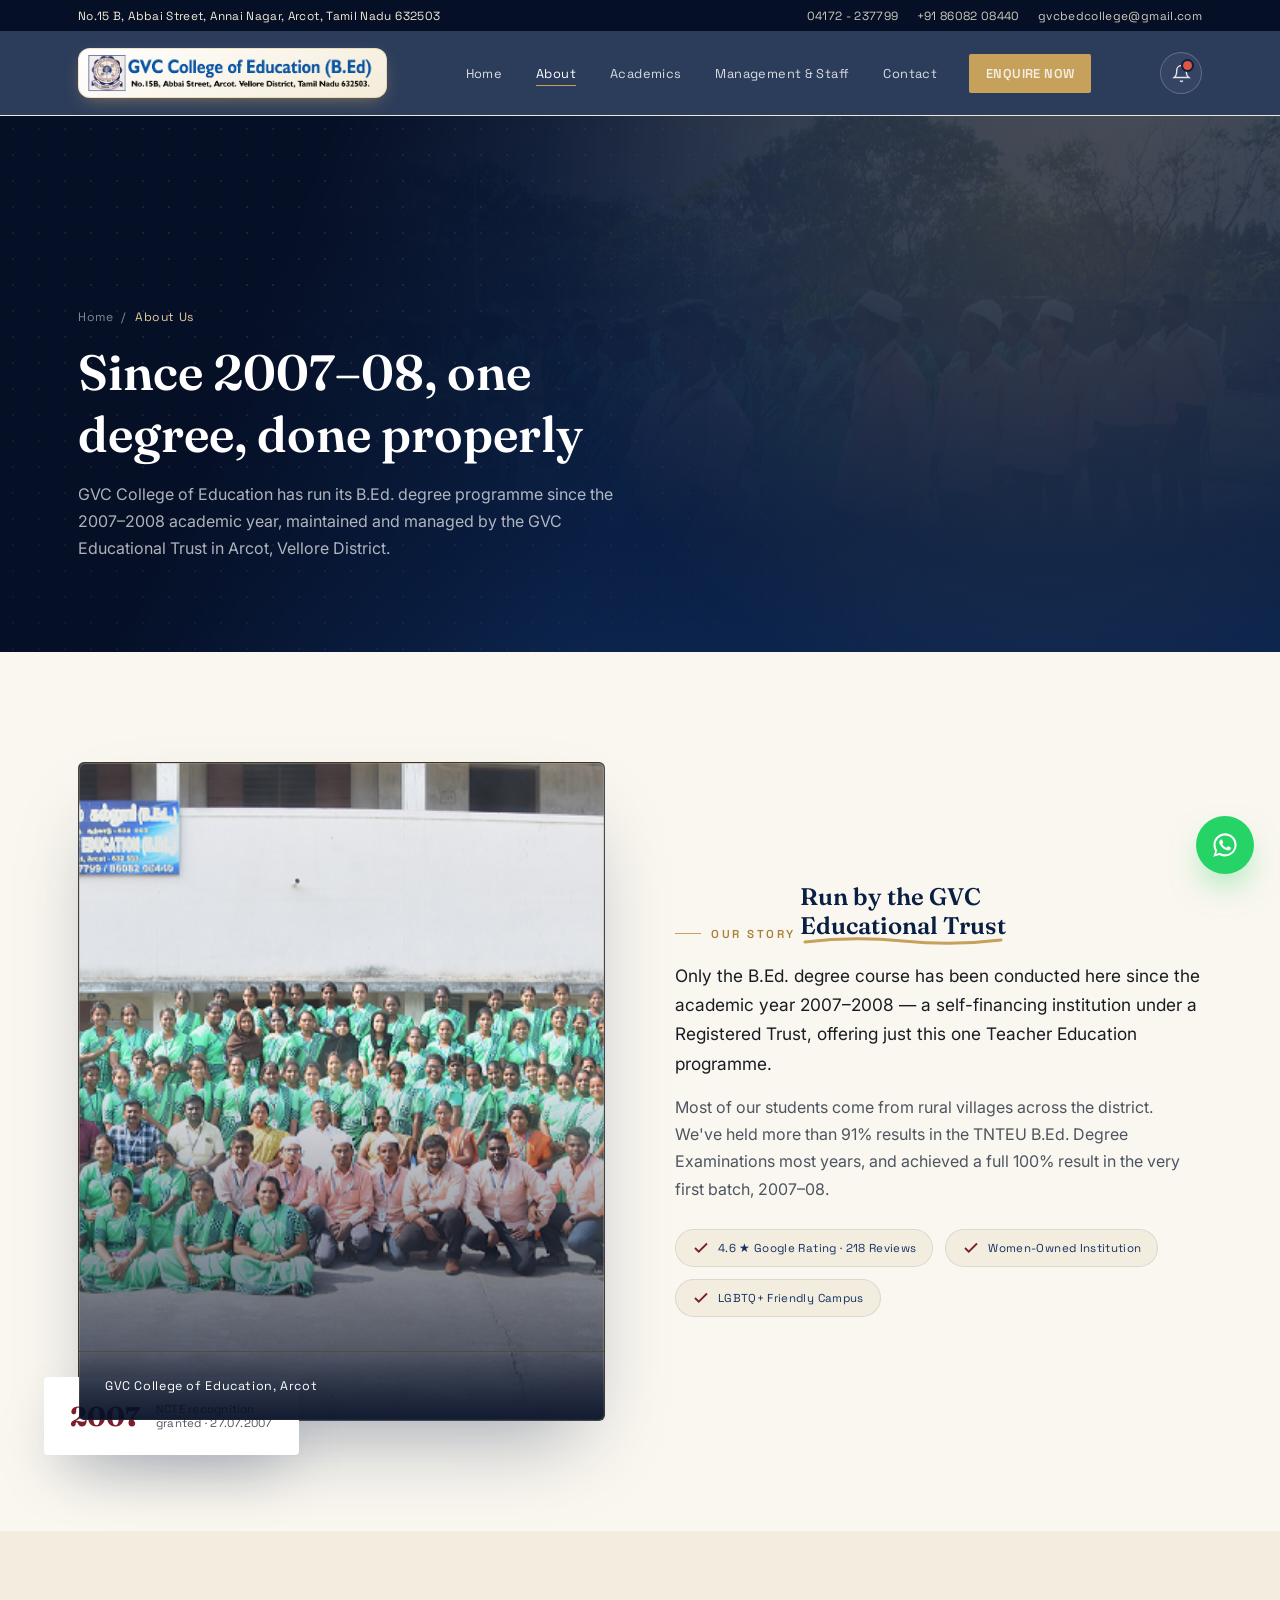
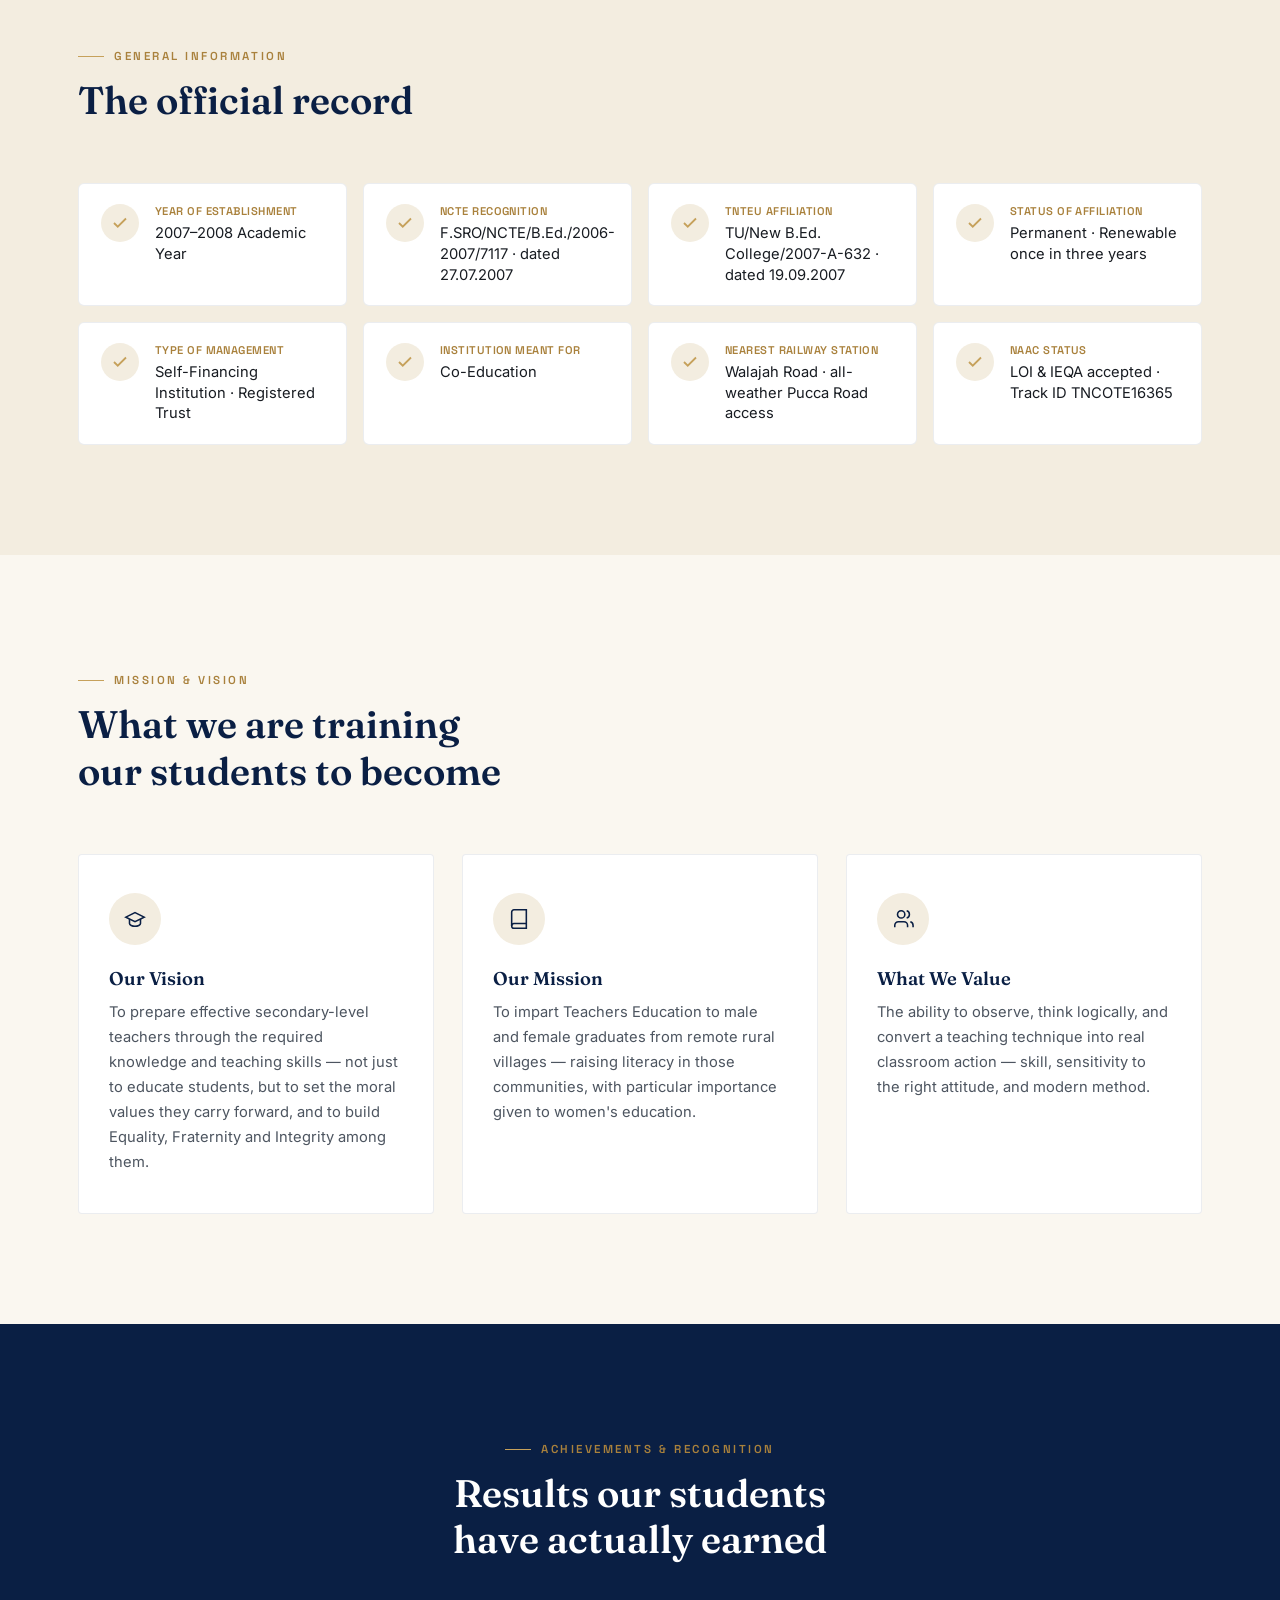
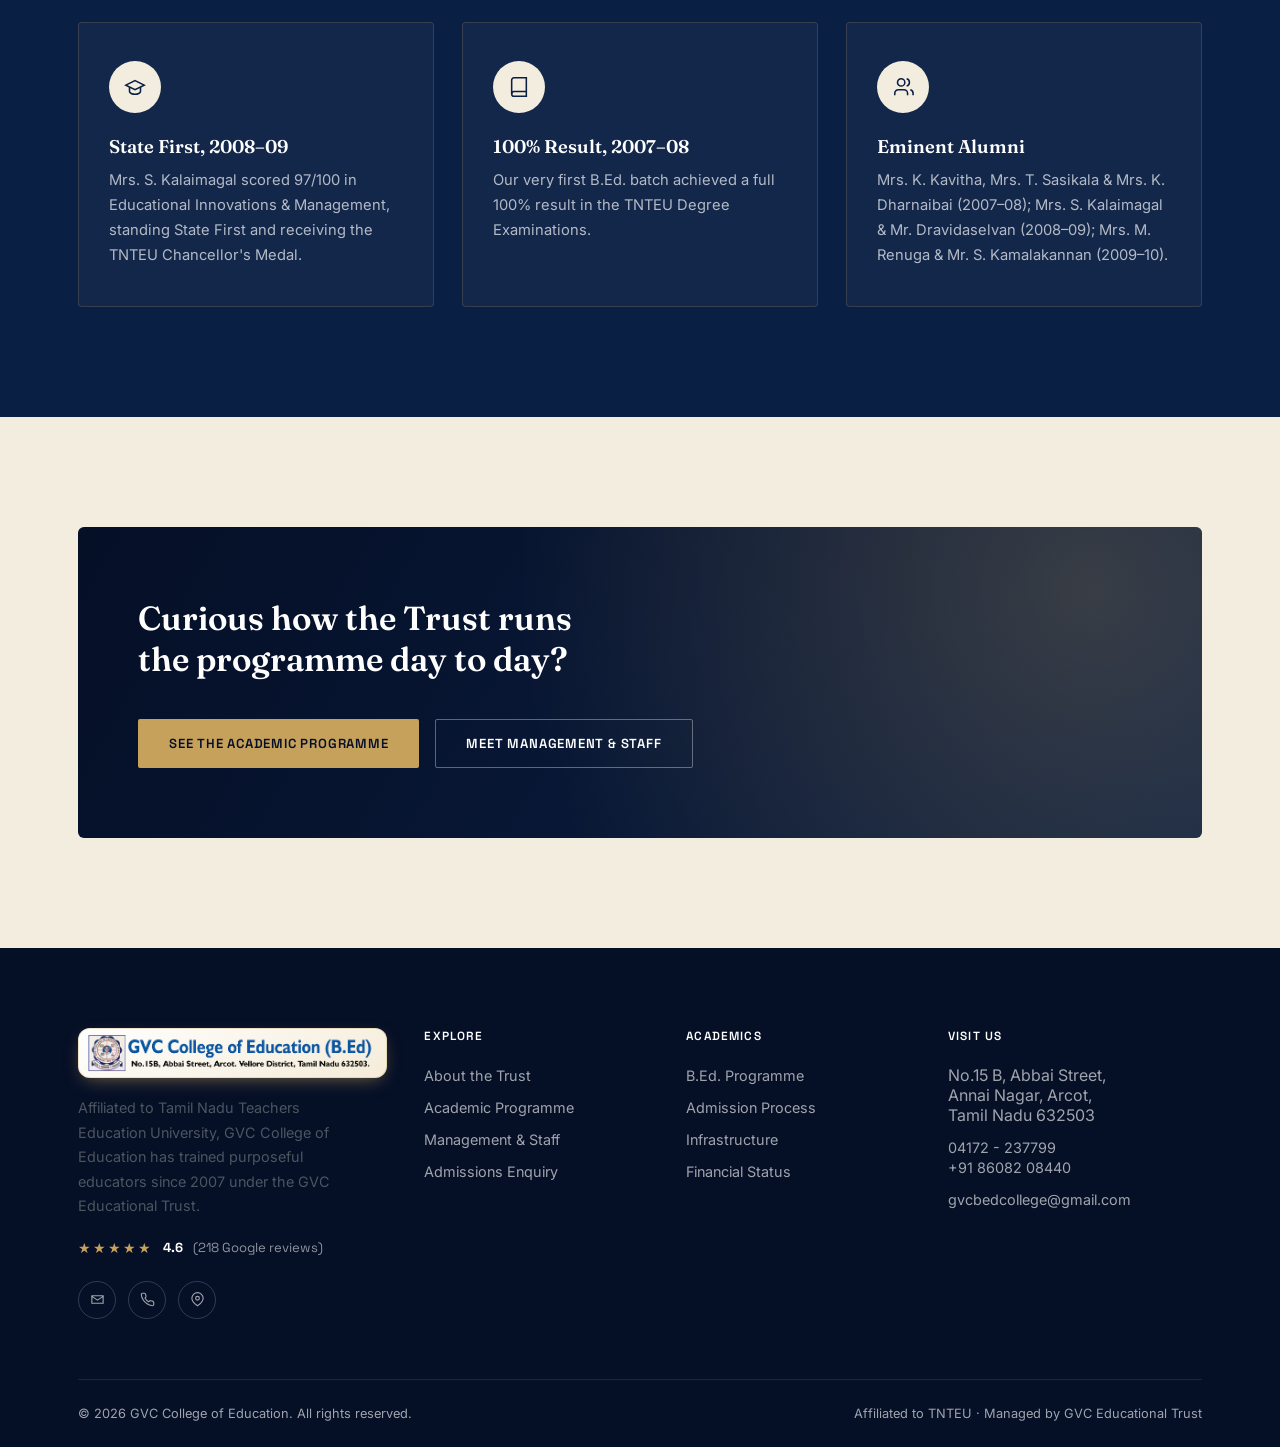
==== commit bc62ee5f: "removed all brand-text" ====
--- a/about.html
+++ b/about.html
@@ -1,290 +1,785 @@
-<!DOCTYPE html>
+<!doctype html>
 <html lang="en">
-<head>
-<meta charset="UTF-8">
-<meta name="viewport" content="width=device-width, initial-scale=1.0">
-<title>About Us | GVC College of Education, Arcot</title>
-<meta name="description" content="The story, mission and journey of GVC College of Education and the GVC Educational Trust, Arcot.">
-<link rel="icon" type="image/png" href="images/logo.png">
-<link rel="preconnect" href="https://fonts.googleapis.com">
-<link rel="stylesheet" href="assets/style.css">
-</head>
-<body>
-
-<div class="preloader"><div class="seal"><svg viewBox="0 0 50 50" fill="none"><circle cx="25" cy="25" r="20" stroke="#c6a15b" stroke-width="2.5" stroke-dasharray="90 40" stroke-linecap="round"/></svg></div></div>
-
-<div class="topbar">
-  <div class="container">
-    <span class="address">No.15 B, Abbai Street, Annai Nagar, Arcot, Tamil Nadu 632503</span>
-    <div class="contact-links">
-      <a href="tel:04172237799">04172&nbsp;-&nbsp;237799</a>
-      <a href="tel:+918608208440">+91&nbsp;86082&nbsp;08440</a>
-      <a href="mailto:gvcbedcollege@gmail.com">gvcbedcollege@gmail.com</a>
+  <head>
+    <meta charset="UTF-8" />
+    <meta name="viewport" content="width=device-width, initial-scale=1.0" />
+    <title>About Us | GVC College of Education, Arcot</title>
+    <meta
+      name="description"
+      content="The story, mission and journey of GVC College of Education and the GVC Educational Trust, Arcot."
+    />
+    <link rel="icon" type="image/png" href="images/logo.png" />
+    <link rel="preconnect" href="https://fonts.googleapis.com" />
+    <link rel="stylesheet" href="assets/style.css" />
+  </head>
+  <body>
+    <div class="preloader">
+      <div class="seal">
+        <svg viewBox="0 0 50 50" fill="none">
+          <circle
+            cx="25"
+            cy="25"
+            r="20"
+            stroke="#c6a15b"
+            stroke-width="2.5"
+            stroke-dasharray="90 40"
+            stroke-linecap="round"
+          />
+        </svg>
+      </div>
     </div>
-  </div>
-</div>
-
-<header class="site-header">
-  <div class="header-glass"></div>
-  <div class="container">
-    <a href="index.html" class="brand">
-      <div class="brand-mark"><img src="images/logo.png" alt="GVC College of Education logo"></div>
-      <div class="brand-text">
-        <div class="name">GVC College</div>
-        <div class="sub">GVC கல்வியல் கல்லூரி</div>
-      </div>
+
+    <div class="topbar">
+      <div class="container">
+        <span class="address"
+          >No.15 B, Abbai Street, Annai Nagar, Arcot, Tamil Nadu 632503</span
+        >
+        <div class="contact-links">
+          <a href="tel:04172237799">04172&nbsp;-&nbsp;237799</a>
+          <a href="tel:+918608208440">+91&nbsp;86082&nbsp;08440</a>
+          <a href="mailto:gvcbedcollege@gmail.com">gvcbedcollege@gmail.com</a>
+        </div>
+      </div>
+    </div>
+
+    <header class="site-header">
+      <div class="header-glass"></div>
+      <div class="container">
+        <a href="index.html" class="brand">
+          <div class="brand-mark">
+            <img src="images/logo.png" alt="GVC College of Education logo" />
+          </div>
+        </a>
+        <nav class="main-nav">
+          <a href="index.html">Home</a>
+          <a href="about.html" class="active">About</a>
+          <a href="academics.html">Academics</a>
+          <a href="people.html">Management & Staff</a>
+          <a href="contact.html">Contact</a>
+
+          <a href="contact.html" class="btn btn-primary nav-cta">Enquire Now</a>
+        </nav>
+        <div class="notify-wrap">
+          <button
+            class="notify-bell"
+            id="notifyBell"
+            aria-label="Notifications"
+            aria-haspopup="true"
+            aria-expanded="false"
+          >
+            <svg
+              viewBox="0 0 24 24"
+              fill="none"
+              stroke="currentColor"
+              stroke-width="1.8"
+            >
+              <path d="M18 8a6 6 0 0 0-12 0c0 7-3 9-3 9h18s-3-2-3-9" />
+              <path d="M13.73 21a2 2 0 0 1-3.46 0" />
+            </svg>
+            <span class="notify-dot"></span>
+          </button>
+          <div class="notify-panel" id="notifyPanel">
+            <div class="np-head">
+              <span
+                ><span class="dot-live"></span>Live &middot; GVC College
+                Updates</span
+              >
+            </div>
+            <div class="notify-list">
+              <div class="notify-item">
+                <div class="ni-icon">
+                  <svg
+                    viewBox="0 0 24 24"
+                    fill="none"
+                    stroke="currentColor"
+                    stroke-width="2"
+                  >
+                    <path d="M20 6L9 17l-5-5" />
+                  </svg>
+                </div>
+                <div>
+                  <div class="ni-title">
+                    Admissions open for the 2026&ndash;27 academic year
+                  </div>
+                  <div class="ni-meta">Admissions</div>
+                </div>
+              </div>
+              <div class="notify-item">
+                <div class="ni-icon">
+                  <svg
+                    viewBox="0 0 24 24"
+                    fill="none"
+                    stroke="currentColor"
+                    stroke-width="1.8"
+                  >
+                    <path d="M3 21h18M5 21V7l7-4 7 4v14" />
+                  </svg>
+                </div>
+                <div>
+                  <div class="ni-title">
+                    Practice teaching placements are underway for the current
+                    batch
+                  </div>
+                  <div class="ni-meta">Academics</div>
+                </div>
+              </div>
+              <div class="notify-item">
+                <div class="ni-icon">
+                  <svg
+                    viewBox="0 0 24 24"
+                    fill="none"
+                    stroke="currentColor"
+                    stroke-width="1.8"
+                  >
+                    <path d="M4 19.5A2.5 2.5 0 0 1 6.5 17H20" />
+                    <path
+                      d="M6.5 2H20v20H6.5A2.5 2.5 0 0 1 4 19.5v-15A2.5 2.5 0 0 1 6.5 2z"
+                    />
+                  </svg>
+                </div>
+                <div>
+                  <div class="ni-title">
+                    Library restocked with updated TNTEU curriculum material
+                  </div>
+                  <div class="ni-meta">Infrastructure</div>
+                </div>
+              </div>
+              <div class="notify-item">
+                <div class="ni-icon">
+                  <svg
+                    viewBox="0 0 24 24"
+                    fill="none"
+                    stroke="currentColor"
+                    stroke-width="1.8"
+                  >
+                    <path
+                      d="M12 17.27L18.18 21l-1.64-7.03L22 9.24l-7.19-.61L12 2 9.19 8.63 2 9.24l5.46 4.73L5.82 21z"
+                    />
+                  </svg>
+                </div>
+                <div>
+                  <div class="ni-title">
+                    Rated 4.6 out of 5 from 218 verified Google reviews
+                  </div>
+                  <div class="ni-meta">Reputation</div>
+                </div>
+              </div>
+            </div>
+            <div class="np-foot">
+              <a href="contact.html">Talk to our admissions team &rarr;</a>
+            </div>
+          </div>
+        </div>
+        <button class="nav-toggle" aria-label="Toggle navigation">
+          <span></span>
+        </button>
+      </div>
+    </header>
+
+    <section class="page-hero">
+      <div class="hero-photo-bg">
+        <img src="images/ground_photo.png" alt="" loading="eager" />
+      </div>
+      <div class="bg-grid"></div>
+      <div class="container">
+        <span class="eyebrow" style="color: #e4cd9a">About The Trust</span>
+        <div class="breadcrumb">
+          <a href="index.html">Home</a><span>/</span
+          ><span style="color: #e4cd9a">About Us</span>
+        </div>
+        <h1>Since 2007&ndash;08, one<br />degree, done properly</h1>
+        <p>
+          GVC College of Education has run its B.Ed. degree programme since the
+          2007&ndash;2008 academic year, maintained and managed by the GVC
+          Educational Trust in Arcot, Vellore District.
+        </p>
+      </div>
+    </section>
+
+    <section>
+      <div class="container split">
+        <div class="split-media reveal">
+          <div class="frame-card">
+            <img
+              src="images/group_photo.png"
+              alt="GVC College of Education faculty and students, Arcot"
+              loading="lazy"
+            />
+            <div class="cap">GVC College of Education, Arcot</div>
+          </div>
+          <div class="floating-card">
+            <div class="n">2007</div>
+            <div class="t">
+              NCTE recognition<br />granted &middot; 27.07.2007
+            </div>
+          </div>
+        </div>
+        <div class="split-copy reveal">
+          <span class="eyebrow">Our Story</span>
+          <h2 class="gold-underline" style="margin-top: 16px">
+            Run by the GVC<br />Educational Trust
+            <svg viewBox="0 0 200 12">
+              <path d="M2 8 Q 50 2, 100 7 T 198 6" />
+            </svg>
+          </h2>
+          <p class="lead-line">
+            Only the B.Ed. degree course has been conducted here since the
+            academic year 2007&ndash;2008 &mdash; a self-financing institution
+            under a Registered Trust, offering just this one Teacher Education
+            programme.
+          </p>
+          <p>
+            Most of our students come from rural villages across the district.
+            We've held more than 91% results in the TNTEU B.Ed. Degree
+            Examinations most years, and achieved a full 100% result in the very
+            first batch, 2007&ndash;08.
+          </p>
+          <div class="badge-row">
+            <span class="badge-pill"
+              ><svg
+                width="18"
+                height="18"
+                viewBox="0 0 24 24"
+                fill="none"
+                stroke="currentColor"
+                stroke-width="2.4"
+              >
+                <path d="M20 6L9 17l-5-5" />
+              </svg>
+              4.6 &#9733; Google Rating &middot; 218 Reviews</span
+            >
+            <span class="badge-pill"
+              ><svg
+                width="18"
+                height="18"
+                viewBox="0 0 24 24"
+                fill="none"
+                stroke="currentColor"
+                stroke-width="2.4"
+              >
+                <path d="M20 6L9 17l-5-5" />
+              </svg>
+              Women-Owned Institution</span
+            >
+            <span class="badge-pill"
+              ><svg
+                width="18"
+                height="18"
+                viewBox="0 0 24 24"
+                fill="none"
+                stroke="currentColor"
+                stroke-width="2.4"
+              >
+                <path d="M20 6L9 17l-5-5" />
+              </svg>
+              LGBTQ+ Friendly Campus</span
+            >
+          </div>
+        </div>
+      </div>
+    </section>
+
+    <section class="bg-cream">
+      <div class="container">
+        <div class="section-head reveal">
+          <span class="eyebrow">General Information</span>
+          <h2>The official record</h2>
+        </div>
+        <div class="detail-grid reveal-stagger">
+          <div class="detail-card">
+            <div class="dicon">
+              <svg
+                width="18"
+                height="18"
+                viewBox="0 0 24 24"
+                fill="none"
+                stroke="#c6a15b"
+                stroke-width="2.4"
+              >
+                <path d="M20 6L9 17l-5-5" />
+              </svg>
+            </div>
+            <div class="dbody">
+              <div class="dk">Year of Establishment</div>
+              <div class="dv">2007&ndash;2008 Academic Year</div>
+            </div>
+          </div>
+          <div class="detail-card">
+            <div class="dicon">
+              <svg
+                width="18"
+                height="18"
+                viewBox="0 0 24 24"
+                fill="none"
+                stroke="#c6a15b"
+                stroke-width="2.4"
+              >
+                <path d="M20 6L9 17l-5-5" />
+              </svg>
+            </div>
+            <div class="dbody">
+              <div class="dk">NCTE Recognition</div>
+              <div class="dv">
+                F.SRO/NCTE/B.Ed./2006-2007/7117 &middot; dated 27.07.2007
+              </div>
+            </div>
+          </div>
+          <div class="detail-card">
+            <div class="dicon">
+              <svg
+                width="18"
+                height="18"
+                viewBox="0 0 24 24"
+                fill="none"
+                stroke="#c6a15b"
+                stroke-width="2.4"
+              >
+                <path d="M20 6L9 17l-5-5" />
+              </svg>
+            </div>
+            <div class="dbody">
+              <div class="dk">TNTEU Affiliation</div>
+              <div class="dv">
+                TU/New B.Ed. College/2007-A-632 &middot; dated 19.09.2007
+              </div>
+            </div>
+          </div>
+          <div class="detail-card">
+            <div class="dicon">
+              <svg
+                width="18"
+                height="18"
+                viewBox="0 0 24 24"
+                fill="none"
+                stroke="#c6a15b"
+                stroke-width="2.4"
+              >
+                <path d="M20 6L9 17l-5-5" />
+              </svg>
+            </div>
+            <div class="dbody">
+              <div class="dk">Status of Affiliation</div>
+              <div class="dv">
+                Permanent &middot; Renewable once in three years
+              </div>
+            </div>
+          </div>
+          <div class="detail-card">
+            <div class="dicon">
+              <svg
+                width="18"
+                height="18"
+                viewBox="0 0 24 24"
+                fill="none"
+                stroke="#c6a15b"
+                stroke-width="2.4"
+              >
+                <path d="M20 6L9 17l-5-5" />
+              </svg>
+            </div>
+            <div class="dbody">
+              <div class="dk">Type of Management</div>
+              <div class="dv">
+                Self-Financing Institution &middot; Registered Trust
+              </div>
+            </div>
+          </div>
+          <div class="detail-card">
+            <div class="dicon">
+              <svg
+                width="18"
+                height="18"
+                viewBox="0 0 24 24"
+                fill="none"
+                stroke="#c6a15b"
+                stroke-width="2.4"
+              >
+                <path d="M20 6L9 17l-5-5" />
+              </svg>
+            </div>
+            <div class="dbody">
+              <div class="dk">Institution Meant For</div>
+              <div class="dv">Co-Education</div>
+            </div>
+          </div>
+          <div class="detail-card">
+            <div class="dicon">
+              <svg
+                width="18"
+                height="18"
+                viewBox="0 0 24 24"
+                fill="none"
+                stroke="#c6a15b"
+                stroke-width="2.4"
+              >
+                <path d="M20 6L9 17l-5-5" />
+              </svg>
+            </div>
+            <div class="dbody">
+              <div class="dk">Nearest Railway Station</div>
+              <div class="dv">
+                Walajah Road &middot; all-weather Pucca Road access
+              </div>
+            </div>
+          </div>
+          <div class="detail-card">
+            <div class="dicon">
+              <svg
+                width="18"
+                height="18"
+                viewBox="0 0 24 24"
+                fill="none"
+                stroke="#c6a15b"
+                stroke-width="2.4"
+              >
+                <path d="M20 6L9 17l-5-5" />
+              </svg>
+            </div>
+            <div class="dbody">
+              <div class="dk">NAAC Status</div>
+              <div class="dv">
+                LOI &amp; IEQA accepted &middot; Track ID TNCOTE16365
+              </div>
+            </div>
+          </div>
+        </div>
+      </div>
+    </section>
+
+    <section>
+      <div class="container">
+        <div class="section-head reveal">
+          <span class="eyebrow">Mission &amp; Vision</span>
+          <h2>What we are training<br />our students to become</h2>
+        </div>
+        <div class="card-grid reveal-stagger">
+          <div class="feature-card">
+            <div class="icon">
+              <svg
+                width="22"
+                height="22"
+                viewBox="0 0 24 24"
+                fill="none"
+                stroke="currentColor"
+                stroke-width="1.7"
+              >
+                <path d="M22 10L12 5 2 10l10 5 10-5z" />
+                <path d="M6 12v5c0 1.5 3 3 6 3s6-1.5 6-3v-5" />
+              </svg>
+            </div>
+            <h3>Our Vision</h3>
+            <p>
+              To prepare effective secondary-level teachers through the required
+              knowledge and teaching skills &mdash; not just to educate
+              students, but to set the moral values they carry forward, and to
+              build Equality, Fraternity and Integrity among them.
+            </p>
+          </div>
+          <div class="feature-card">
+            <div class="icon">
+              <svg
+                width="22"
+                height="22"
+                viewBox="0 0 24 24"
+                fill="none"
+                stroke="currentColor"
+                stroke-width="1.7"
+              >
+                <path d="M4 19.5A2.5 2.5 0 0 1 6.5 17H20" />
+                <path
+                  d="M6.5 2H20v20H6.5A2.5 2.5 0 0 1 4 19.5v-15A2.5 2.5 0 0 1 6.5 2z"
+                />
+              </svg>
+            </div>
+            <h3>Our Mission</h3>
+            <p>
+              To impart Teachers Education to male and female graduates from
+              remote rural villages &mdash; raising literacy in those
+              communities, with particular importance given to women's
+              education.
+            </p>
+          </div>
+          <div class="feature-card">
+            <div class="icon">
+              <svg
+                width="22"
+                height="22"
+                viewBox="0 0 24 24"
+                fill="none"
+                stroke="currentColor"
+                stroke-width="1.7"
+              >
+                <path d="M17 21v-2a4 4 0 0 0-4-4H7a4 4 0 0 0-4 4v2" />
+                <circle cx="10" cy="7" r="4" />
+                <path d="M23 21v-2a4 4 0 0 0-3-3.87M16 3.13a4 4 0 0 1 0 7.75" />
+              </svg>
+            </div>
+            <h3>What We Value</h3>
+            <p>
+              The ability to observe, think logically, and convert a teaching
+              technique into real classroom action &mdash; skill, sensitivity to
+              the right attitude, and modern method.
+            </p>
+          </div>
+        </div>
+      </div>
+    </section>
+
+    <section class="bg-navy">
+      <div class="container">
+        <div class="section-head center reveal">
+          <span class="eyebrow">Achievements &amp; Recognition</span>
+          <h2>Results our students<br />have actually earned</h2>
+        </div>
+        <div class="card-grid reveal-stagger">
+          <div
+            class="feature-card"
+            style="
+              background: rgba(255, 255, 255, 0.04);
+              border-color: rgba(198, 161, 91, 0.2);
+            "
+          >
+            <div class="icon">
+              <svg
+                width="22"
+                height="22"
+                viewBox="0 0 24 24"
+                fill="none"
+                stroke="currentColor"
+                stroke-width="1.7"
+              >
+                <path d="M22 10L12 5 2 10l10 5 10-5z" />
+                <path d="M6 12v5c0 1.5 3 3 6 3s6-1.5 6-3v-5" />
+              </svg>
+            </div>
+            <h3 style="color: var(--white)">State First, 2008&ndash;09</h3>
+            <p>
+              Mrs. S. Kalaimagal scored 97/100 in Educational Innovations &amp;
+              Management, standing State First and receiving the TNTEU
+              Chancellor's Medal.
+            </p>
+          </div>
+          <div
+            class="feature-card"
+            style="
+              background: rgba(255, 255, 255, 0.04);
+              border-color: rgba(198, 161, 91, 0.2);
+            "
+          >
+            <div class="icon">
+              <svg
+                width="22"
+                height="22"
+                viewBox="0 0 24 24"
+                fill="none"
+                stroke="currentColor"
+                stroke-width="1.7"
+              >
+                <path d="M4 19.5A2.5 2.5 0 0 1 6.5 17H20" />
+                <path
+                  d="M6.5 2H20v20H6.5A2.5 2.5 0 0 1 4 19.5v-15A2.5 2.5 0 0 1 6.5 2z"
+                />
+              </svg>
+            </div>
+            <h3 style="color: var(--white)">100% Result, 2007&ndash;08</h3>
+            <p>
+              Our very first B.Ed. batch achieved a full 100% result in the
+              TNTEU Degree Examinations.
+            </p>
+          </div>
+          <div
+            class="feature-card"
+            style="
+              background: rgba(255, 255, 255, 0.04);
+              border-color: rgba(198, 161, 91, 0.2);
+            "
+          >
+            <div class="icon">
+              <svg
+                width="22"
+                height="22"
+                viewBox="0 0 24 24"
+                fill="none"
+                stroke="currentColor"
+                stroke-width="1.7"
+              >
+                <path d="M17 21v-2a4 4 0 0 0-4-4H7a4 4 0 0 0-4 4v2" />
+                <circle cx="10" cy="7" r="4" />
+                <path d="M23 21v-2a4 4 0 0 0-3-3.87M16 3.13a4 4 0 0 1 0 7.75" />
+              </svg>
+            </div>
+            <h3 style="color: var(--white)">Eminent Alumni</h3>
+            <p>
+              Mrs. K. Kavitha, Mrs. T. Sasikala &amp; Mrs. K. Dharnaibai
+              (2007&ndash;08); Mrs. S. Kalaimagal &amp; Mr. Dravidaselvan
+              (2008&ndash;09); Mrs. M. Renuga &amp; Mr. S. Kamalakannan
+              (2009&ndash;10).
+            </p>
+          </div>
+        </div>
+      </div>
+    </section>
+
+    <section class="bg-cream">
+      <div class="container">
+        <div class="cta-banner reveal">
+          <h2>Curious how the Trust runs the programme day to day?</h2>
+          <div class="actions">
+            <a href="academics.html" class="btn btn-primary"
+              >See the Academic Programme</a
+            >
+            <a href="people.html" class="btn btn-ghost"
+              >Meet Management &amp; Staff</a
+            >
+          </div>
+        </div>
+      </div>
+    </section>
+
+    <footer>
+      <div class="container">
+        <div class="footer-grid">
+          <div class="footer-brand">
+            <div class="brand" style="margin-bottom: 4px">
+              <div class="brand-mark">
+                <img
+                  src="images/logo.png"
+                  alt="GVC College of Education logo"
+                />
+              </div>
+            </div>
+            <p>
+              Affiliated to Tamil Nadu Teachers Education University, GVC
+              College of Education has trained purposeful educators since 2007
+              under the GVC Educational Trust.
+            </p>
+            <div class="rating-chip">
+              <span class="stars">&#9733;&#9733;&#9733;&#9733;&#9733;</span>
+              <span class="rval">4.6</span>
+              <span class="rcount">(218 Google reviews)</span>
+            </div>
+            <div class="social-row">
+              <a href="mailto:gvcbedcollege@gmail.com" aria-label="Email"
+                ><svg
+                  width="15"
+                  height="15"
+                  viewBox="0 0 24 24"
+                  fill="none"
+                  stroke="currentColor"
+                  stroke-width="1.8"
+                >
+                  <path d="M3 6h18v12H3z" />
+                  <path d="M3 7l9 6 9-6" /></svg
+              ></a>
+              <a href="tel:04172237799" aria-label="Phone"
+                ><svg
+                  width="15"
+                  height="15"
+                  viewBox="0 0 24 24"
+                  fill="none"
+                  stroke="currentColor"
+                  stroke-width="1.8"
+                >
+                  <path
+                    d="M22 16.9v3a2 2 0 0 1-2.2 2 19.8 19.8 0 0 1-8.6-3.1 19.5 19.5 0 0 1-6-6A19.8 19.8 0 0 1 2.1 4.2 2 2 0 0 1 4 2h3a2 2 0 0 1 2 1.7c.1.9.3 1.8.6 2.7a2 2 0 0 1-.5 2.1L7.9 9.7a16 16 0 0 0 6 6l1.2-1.2a2 2 0 0 1 2.1-.5c.9.3 1.8.5 2.7.6a2 2 0 0 1 1.7 2z"
+                  /></svg
+              ></a>
+              <a
+                href="https://www.google.com/maps/search/?api=1&query=GVC+College+of+Education+Arcot"
+                target="_blank"
+                rel="noopener"
+                aria-label="Location"
+                ><svg
+                  width="15"
+                  height="15"
+                  viewBox="0 0 24 24"
+                  fill="none"
+                  stroke="currentColor"
+                  stroke-width="1.8"
+                >
+                  <path d="M21 10c0 6-9 12-9 12s-9-6-9-12a9 9 0 0 1 18 0z" />
+                  <circle cx="12" cy="10" r="3" /></svg
+              ></a>
+            </div>
+          </div>
+          <div>
+            <h4>Explore</h4>
+            <ul>
+              <li><a href="about.html">About the Trust</a></li>
+              <li><a href="academics.html">Academic Programme</a></li>
+              <li><a href="people.html">Management &amp; Staff</a></li>
+              <li><a href="contact.html">Admissions Enquiry</a></li>
+            </ul>
+          </div>
+          <div>
+            <h4>Academics</h4>
+            <ul>
+              <li><a href="academics.html">B.Ed. Programme</a></li>
+              <li><a href="academics.html#admission">Admission Process</a></li>
+              <li><a href="people.html#infrastructure">Infrastructure</a></li>
+              <li><a href="contact.html">Financial Status</a></li>
+            </ul>
+          </div>
+          <div>
+            <h4>Visit Us</h4>
+            <ul>
+              <li>
+                No.15 B, Abbai Street,<br />Annai Nagar, Arcot,<br />Tamil Nadu
+                632503
+              </li>
+              <li>
+                <a href="tel:04172237799">04172 - 237799</a><br /><a
+                  href="tel:+918608208440"
+                  >+91 86082 08440</a
+                >
+              </li>
+              <li>
+                <a href="mailto:gvcbedcollege@gmail.com"
+                  >gvcbedcollege@gmail.com</a
+                >
+              </li>
+            </ul>
+          </div>
+        </div>
+        <div class="footer-bottom">
+          <span
+            >&copy; 2026 GVC College of Education. All rights reserved.</span
+          >
+          <span
+            >Affiliated to TNTEU &middot; Managed by GVC Educational Trust</span
+          >
+        </div>
+      </div>
+    </footer>
+
+    <a
+      class="wa-float"
+      href="https://wa.me/914172237799"
+      target="_blank"
+      rel="noopener"
+      aria-label="Chat on WhatsApp"
+    >
+      <svg width="28" height="28" viewBox="0 0 24 24" fill="white">
+        <path
+          d="M12.04 2C6.58 2 2.13 6.45 2.13 11.91c0 1.87.5 3.62 1.44 5.14L2 22l5.13-1.51a9.9 9.9 0 0 0 4.9 1.29h.01c5.46 0 9.9-4.45 9.9-9.91C21.95 6.45 17.5 2 12.04 2zm0 18.02h-.01a8.2 8.2 0 0 1-4.19-1.15l-.3-.18-3.12.92.94-3.04-.2-.31a8.14 8.14 0 0 1-1.26-4.35c0-4.5 3.66-8.16 8.16-8.16 2.18 0 4.23.85 5.77 2.39a8.1 8.1 0 0 1 2.39 5.78c0 4.5-3.67 8.1-8.18 8.1zm4.48-6.1c-.24-.12-1.45-.72-1.68-.8-.22-.08-.39-.12-.55.12-.16.24-.63.8-.78.97-.14.16-.29.18-.53.06-.24-.12-1.03-.38-1.96-1.22-.72-.65-1.21-1.44-1.35-1.69-.14-.24-.01-.37.11-.49.11-.11.24-.29.37-.43.12-.15.16-.25.24-.41.08-.16.04-.3-.02-.43-.06-.12-.55-1.34-.76-1.83-.2-.48-.4-.42-.55-.42-.14 0-.3-.02-.46-.02-.16 0-.43.06-.65.3-.22.24-.86.84-.86 2.05 0 1.21.88 2.38 1 2.54.12.16 1.73 2.65 4.2 3.71.59.25 1.04.4 1.4.52.59.19 1.12.16 1.55.1.47-.07 1.45-.59 1.65-1.16.2-.57.2-1.06.14-1.16-.06-.1-.22-.16-.46-.28z"
+        />
+      </svg>
     </a>
-    <nav class="main-nav">
-      <a href="index.html">Home</a>
-<a href="about.html" class="active">About</a>
-<a href="academics.html">Academics</a>
-<a href="people.html">Management & Staff</a>
-<a href="contact.html">Contact</a>
-
-      <a href="contact.html" class="btn btn-primary nav-cta">Enquire Now</a>
-    </nav>
-    <div class="notify-wrap">
-      <button class="notify-bell" id="notifyBell" aria-label="Notifications" aria-haspopup="true" aria-expanded="false">
-        <svg viewBox="0 0 24 24" fill="none" stroke="currentColor" stroke-width="1.8"><path d="M18 8a6 6 0 0 0-12 0c0 7-3 9-3 9h18s-3-2-3-9"/><path d="M13.73 21a2 2 0 0 1-3.46 0"/></svg>
-        <span class="notify-dot"></span>
-      </button>
-      <div class="notify-panel" id="notifyPanel">
-        <div class="np-head"><span><span class="dot-live"></span>Live &middot; GVC College Updates</span></div>
-        <div class="notify-list">
-          <div class="notify-item">
-            <div class="ni-icon"><svg viewBox="0 0 24 24" fill="none" stroke="currentColor" stroke-width="2"><path d="M20 6L9 17l-5-5"/></svg></div>
-            <div><div class="ni-title">Admissions open for the 2026&ndash;27 academic year</div><div class="ni-meta">Admissions</div></div>
-          </div>
-          <div class="notify-item">
-            <div class="ni-icon"><svg viewBox="0 0 24 24" fill="none" stroke="currentColor" stroke-width="1.8"><path d="M3 21h18M5 21V7l7-4 7 4v14"/></svg></div>
-            <div><div class="ni-title">Practice teaching placements are underway for the current batch</div><div class="ni-meta">Academics</div></div>
-          </div>
-          <div class="notify-item">
-            <div class="ni-icon"><svg viewBox="0 0 24 24" fill="none" stroke="currentColor" stroke-width="1.8"><path d="M4 19.5A2.5 2.5 0 0 1 6.5 17H20"/><path d="M6.5 2H20v20H6.5A2.5 2.5 0 0 1 4 19.5v-15A2.5 2.5 0 0 1 6.5 2z"/></svg></div>
-            <div><div class="ni-title">Library restocked with updated TNTEU curriculum material</div><div class="ni-meta">Infrastructure</div></div>
-          </div>
-          <div class="notify-item">
-            <div class="ni-icon"><svg viewBox="0 0 24 24" fill="none" stroke="currentColor" stroke-width="1.8"><path d="M12 17.27L18.18 21l-1.64-7.03L22 9.24l-7.19-.61L12 2 9.19 8.63 2 9.24l5.46 4.73L5.82 21z"/></svg></div>
-            <div><div class="ni-title">Rated 4.6 out of 5 from 218 verified Google reviews</div><div class="ni-meta">Reputation</div></div>
-          </div>
-        </div>
-        <div class="np-foot"><a href="contact.html">Talk to our admissions team &rarr;</a></div>
-      </div>
-    </div>
-    <button class="nav-toggle" aria-label="Toggle navigation"><span></span></button>
-  </div>
-</header>
-
-
-<section class="page-hero">
-  <div class="hero-photo-bg"><img src="images/ground_photo.png" alt="" loading="eager"></div>
-  <div class="bg-grid"></div>
-  <div class="container">
-    <span class="eyebrow" style="color:#e4cd9a;">About The Trust</span>
-    <div class="breadcrumb"><a href="index.html">Home</a><span>/</span><span style="color:#e4cd9a;">About Us</span></div>
-    <h1>Since 2007&ndash;08, one<br>degree, done properly</h1>
-    <p>GVC College of Education has run its B.Ed. degree programme since the 2007&ndash;2008 academic year, maintained and managed by the GVC Educational Trust in Arcot, Vellore District.</p>
-  </div>
-</section>
-
-<section>
-  <div class="container split">
-    <div class="split-media reveal">
-      <div class="frame-card">
-        <img src="images/group_photo.png" alt="GVC College of Education faculty and students, Arcot" loading="lazy">
-        <div class="cap">GVC College of Education, Arcot</div>
-      </div>
-      <div class="floating-card">
-        <div class="n">2007</div>
-        <div class="t">NCTE recognition<br>granted &middot; 27.07.2007</div>
-      </div>
-    </div>
-    <div class="split-copy reveal">
-      <span class="eyebrow">Our Story</span>
-      <h2 class="gold-underline" style="margin-top:16px;">Run by the GVC<br>Educational Trust <svg viewBox="0 0 200 12"><path d="M2 8 Q 50 2, 100 7 T 198 6"/></svg></h2>
-      <p class="lead-line">Only the B.Ed. degree course has been conducted here since the academic year 2007&ndash;2008 &mdash; a self-financing institution under a Registered Trust, offering just this one Teacher Education programme.</p>
-      <p>Most of our students come from rural villages across the district. We've held more than 91% results in the TNTEU B.Ed. Degree Examinations most years, and achieved a full 100% result in the very first batch, 2007&ndash;08.</p>
-      <div class="badge-row">
-        <span class="badge-pill"><svg width="18" height="18" viewBox="0 0 24 24" fill="none" stroke="currentColor" stroke-width="2.4"><path d="M20 6L9 17l-5-5"/></svg> 4.6 &#9733; Google Rating &middot; 218 Reviews</span>
-        <span class="badge-pill"><svg width="18" height="18" viewBox="0 0 24 24" fill="none" stroke="currentColor" stroke-width="2.4"><path d="M20 6L9 17l-5-5"/></svg> Women-Owned Institution</span>
-        <span class="badge-pill"><svg width="18" height="18" viewBox="0 0 24 24" fill="none" stroke="currentColor" stroke-width="2.4"><path d="M20 6L9 17l-5-5"/></svg> LGBTQ+ Friendly Campus</span>
-      </div>
-    </div>
-  </div>
-</section>
-
-<section class="bg-cream">
-  <div class="container">
-    <div class="section-head reveal">
-      <span class="eyebrow">General Information</span>
-      <h2>The official record</h2>
-    </div>
-    <div class="detail-grid reveal-stagger">
-      <div class="detail-card">
-        <div class="dicon"><svg width="18" height="18" viewBox="0 0 24 24" fill="none" stroke="#c6a15b" stroke-width="2.4"><path d="M20 6L9 17l-5-5"/></svg></div>
-        <div class="dbody"><div class="dk">Year of Establishment</div><div class="dv">2007&ndash;2008 Academic Year</div></div>
-      </div>
-      <div class="detail-card">
-        <div class="dicon"><svg width="18" height="18" viewBox="0 0 24 24" fill="none" stroke="#c6a15b" stroke-width="2.4"><path d="M20 6L9 17l-5-5"/></svg></div>
-        <div class="dbody"><div class="dk">NCTE Recognition</div><div class="dv">F.SRO/NCTE/B.Ed./2006-2007/7117 &middot; dated 27.07.2007</div></div>
-      </div>
-      <div class="detail-card">
-        <div class="dicon"><svg width="18" height="18" viewBox="0 0 24 24" fill="none" stroke="#c6a15b" stroke-width="2.4"><path d="M20 6L9 17l-5-5"/></svg></div>
-        <div class="dbody"><div class="dk">TNTEU Affiliation</div><div class="dv">TU/New B.Ed. College/2007-A-632 &middot; dated 19.09.2007</div></div>
-      </div>
-      <div class="detail-card">
-        <div class="dicon"><svg width="18" height="18" viewBox="0 0 24 24" fill="none" stroke="#c6a15b" stroke-width="2.4"><path d="M20 6L9 17l-5-5"/></svg></div>
-        <div class="dbody"><div class="dk">Status of Affiliation</div><div class="dv">Permanent &middot; Renewable once in three years</div></div>
-      </div>
-      <div class="detail-card">
-        <div class="dicon"><svg width="18" height="18" viewBox="0 0 24 24" fill="none" stroke="#c6a15b" stroke-width="2.4"><path d="M20 6L9 17l-5-5"/></svg></div>
-        <div class="dbody"><div class="dk">Type of Management</div><div class="dv">Self-Financing Institution &middot; Registered Trust</div></div>
-      </div>
-      <div class="detail-card">
-        <div class="dicon"><svg width="18" height="18" viewBox="0 0 24 24" fill="none" stroke="#c6a15b" stroke-width="2.4"><path d="M20 6L9 17l-5-5"/></svg></div>
-        <div class="dbody"><div class="dk">Institution Meant For</div><div class="dv">Co-Education</div></div>
-      </div>
-      <div class="detail-card">
-        <div class="dicon"><svg width="18" height="18" viewBox="0 0 24 24" fill="none" stroke="#c6a15b" stroke-width="2.4"><path d="M20 6L9 17l-5-5"/></svg></div>
-        <div class="dbody"><div class="dk">Nearest Railway Station</div><div class="dv">Walajah Road &middot; all-weather Pucca Road access</div></div>
-      </div>
-      <div class="detail-card">
-        <div class="dicon"><svg width="18" height="18" viewBox="0 0 24 24" fill="none" stroke="#c6a15b" stroke-width="2.4"><path d="M20 6L9 17l-5-5"/></svg></div>
-        <div class="dbody"><div class="dk">NAAC Status</div><div class="dv">LOI &amp; IEQA accepted &middot; Track ID TNCOTE16365</div></div>
-      </div>
-    </div>
-  </div>
-</section>
-
-<section>
-  <div class="container">
-    <div class="section-head reveal">
-      <span class="eyebrow">Mission &amp; Vision</span>
-      <h2>What we are training<br>our students to become</h2>
-    </div>
-    <div class="card-grid reveal-stagger">
-      <div class="feature-card">
-        <div class="icon"><svg width="22" height="22" viewBox="0 0 24 24" fill="none" stroke="currentColor" stroke-width="1.7"><path d="M22 10L12 5 2 10l10 5 10-5z"/><path d="M6 12v5c0 1.5 3 3 6 3s6-1.5 6-3v-5"/></svg></div>
-        <h3>Our Vision</h3>
-        <p>To prepare effective secondary-level teachers through the required knowledge and teaching skills &mdash; not just to educate students, but to set the moral values they carry forward, and to build Equality, Fraternity and Integrity among them.</p>
-      </div>
-      <div class="feature-card">
-        <div class="icon"><svg width="22" height="22" viewBox="0 0 24 24" fill="none" stroke="currentColor" stroke-width="1.7"><path d="M4 19.5A2.5 2.5 0 0 1 6.5 17H20"/><path d="M6.5 2H20v20H6.5A2.5 2.5 0 0 1 4 19.5v-15A2.5 2.5 0 0 1 6.5 2z"/></svg></div>
-        <h3>Our Mission</h3>
-        <p>To impart Teachers Education to male and female graduates from remote rural villages &mdash; raising literacy in those communities, with particular importance given to women's education.</p>
-      </div>
-      <div class="feature-card">
-        <div class="icon"><svg width="22" height="22" viewBox="0 0 24 24" fill="none" stroke="currentColor" stroke-width="1.7"><path d="M17 21v-2a4 4 0 0 0-4-4H7a4 4 0 0 0-4 4v2"/><circle cx="10" cy="7" r="4"/><path d="M23 21v-2a4 4 0 0 0-3-3.87M16 3.13a4 4 0 0 1 0 7.75"/></svg></div>
-        <h3>What We Value</h3>
-        <p>The ability to observe, think logically, and convert a teaching technique into real classroom action &mdash; skill, sensitivity to the right attitude, and modern method.</p>
-      </div>
-    </div>
-  </div>
-</section>
-
-<section class="bg-navy">
-  <div class="container">
-    <div class="section-head center reveal">
-      <span class="eyebrow">Achievements &amp; Recognition</span>
-      <h2>Results our students<br>have actually earned</h2>
-    </div>
-    <div class="card-grid reveal-stagger">
-      <div class="feature-card" style="background:rgba(255,255,255,.04);border-color:rgba(198,161,91,.2);">
-        <div class="icon"><svg width="22" height="22" viewBox="0 0 24 24" fill="none" stroke="currentColor" stroke-width="1.7"><path d="M22 10L12 5 2 10l10 5 10-5z"/><path d="M6 12v5c0 1.5 3 3 6 3s6-1.5 6-3v-5"/></svg></div>
-        <h3 style="color:var(--white);">State First, 2008&ndash;09</h3>
-        <p>Mrs. S. Kalaimagal scored 97/100 in Educational Innovations &amp; Management, standing State First and receiving the TNTEU Chancellor's Medal.</p>
-      </div>
-      <div class="feature-card" style="background:rgba(255,255,255,.04);border-color:rgba(198,161,91,.2);">
-        <div class="icon"><svg width="22" height="22" viewBox="0 0 24 24" fill="none" stroke="currentColor" stroke-width="1.7"><path d="M4 19.5A2.5 2.5 0 0 1 6.5 17H20"/><path d="M6.5 2H20v20H6.5A2.5 2.5 0 0 1 4 19.5v-15A2.5 2.5 0 0 1 6.5 2z"/></svg></div>
-        <h3 style="color:var(--white);">100% Result, 2007&ndash;08</h3>
-        <p>Our very first B.Ed. batch achieved a full 100% result in the TNTEU Degree Examinations.</p>
-      </div>
-      <div class="feature-card" style="background:rgba(255,255,255,.04);border-color:rgba(198,161,91,.2);">
-        <div class="icon"><svg width="22" height="22" viewBox="0 0 24 24" fill="none" stroke="currentColor" stroke-width="1.7"><path d="M17 21v-2a4 4 0 0 0-4-4H7a4 4 0 0 0-4 4v2"/><circle cx="10" cy="7" r="4"/><path d="M23 21v-2a4 4 0 0 0-3-3.87M16 3.13a4 4 0 0 1 0 7.75"/></svg></div>
-        <h3 style="color:var(--white);">Eminent Alumni</h3>
-        <p>Mrs. K. Kavitha, Mrs. T. Sasikala &amp; Mrs. K. Dharnaibai (2007&ndash;08); Mrs. S. Kalaimagal &amp; Mr. Dravidaselvan (2008&ndash;09); Mrs. M. Renuga &amp; Mr. S. Kamalakannan (2009&ndash;10).</p>
-      </div>
-    </div>
-  </div>
-</section>
-
-<section class="bg-cream">
-  <div class="container">
-    <div class="cta-banner reveal">
-      <h2>Curious how the Trust runs the programme day to day?</h2>
-      <div class="actions">
-        <a href="academics.html" class="btn btn-primary">See the Academic Programme</a>
-        <a href="people.html" class="btn btn-ghost">Meet Management &amp; Staff</a>
-      </div>
-    </div>
-  </div>
-</section>
-
-
-<footer>
-  <div class="container">
-    <div class="footer-grid">
-      <div class="footer-brand">
-        <div class="brand" style="margin-bottom:4px;">
-          <div class="brand-mark"><img src="images/logo.png" alt="GVC College of Education logo"></div>
-          <div class="brand-text"><div class="name">GVC College</div><div class="sub">College of Education</div></div>
-        </div>
-        <p>Affiliated to Tamil Nadu Teachers Education University, GVC College of Education has trained purposeful educators since 2007 under the GVC Educational Trust.</p>
-        <div class="rating-chip">
-          <span class="stars">&#9733;&#9733;&#9733;&#9733;&#9733;</span>
-          <span class="rval">4.6</span>
-          <span class="rcount">(218 Google reviews)</span>
-        </div>
-        <div class="social-row">
-          <a href="mailto:gvcbedcollege@gmail.com" aria-label="Email"><svg width="15" height="15" viewBox="0 0 24 24" fill="none" stroke="currentColor" stroke-width="1.8"><path d="M3 6h18v12H3z"/><path d="M3 7l9 6 9-6"/></svg></a>
-          <a href="tel:04172237799" aria-label="Phone"><svg width="15" height="15" viewBox="0 0 24 24" fill="none" stroke="currentColor" stroke-width="1.8"><path d="M22 16.9v3a2 2 0 0 1-2.2 2 19.8 19.8 0 0 1-8.6-3.1 19.5 19.5 0 0 1-6-6A19.8 19.8 0 0 1 2.1 4.2 2 2 0 0 1 4 2h3a2 2 0 0 1 2 1.7c.1.9.3 1.8.6 2.7a2 2 0 0 1-.5 2.1L7.9 9.7a16 16 0 0 0 6 6l1.2-1.2a2 2 0 0 1 2.1-.5c.9.3 1.8.5 2.7.6a2 2 0 0 1 1.7 2z"/></svg></a>
-          <a href="https://www.google.com/maps/search/?api=1&query=GVC+College+of+Education+Arcot" target="_blank" rel="noopener" aria-label="Location"><svg width="15" height="15" viewBox="0 0 24 24" fill="none" stroke="currentColor" stroke-width="1.8"><path d="M21 10c0 6-9 12-9 12s-9-6-9-12a9 9 0 0 1 18 0z"/><circle cx="12" cy="10" r="3"/></svg></a>
-        </div>
-      </div>
-      <div>
-        <h4>Explore</h4>
-        <ul>
-          <li><a href="about.html">About the Trust</a></li>
-          <li><a href="academics.html">Academic Programme</a></li>
-          <li><a href="people.html">Management &amp; Staff</a></li>
-          <li><a href="contact.html">Admissions Enquiry</a></li>
-        </ul>
-      </div>
-      <div>
-        <h4>Academics</h4>
-        <ul>
-          <li><a href="academics.html">B.Ed. Programme</a></li>
-          <li><a href="academics.html#admission">Admission Process</a></li>
-          <li><a href="people.html#infrastructure">Infrastructure</a></li>
-          <li><a href="contact.html">Financial Status</a></li>
-        </ul>
-      </div>
-      <div>
-        <h4>Visit Us</h4>
-        <ul>
-          <li>No.15 B, Abbai Street,<br>Annai Nagar, Arcot,<br>Tamil Nadu 632503</li>
-          <li><a href="tel:04172237799">04172 - 237799</a><br><a href="tel:+918608208440">+91 86082 08440</a></li>
-          <li><a href="mailto:gvcbedcollege@gmail.com">gvcbedcollege@gmail.com</a></li>
-        </ul>
-      </div>
-    </div>
-    <div class="footer-bottom">
-      <span>&copy; 2026 GVC College of Education. All rights reserved.</span>
-      <span>Affiliated to TNTEU &middot; Managed by GVC Educational Trust</span>
-    </div>
-  </div>
-</footer>
-
-<a class="wa-float" href="https://wa.me/914172237799" target="_blank" rel="noopener" aria-label="Chat on WhatsApp">
-  <svg width="28" height="28" viewBox="0 0 24 24" fill="white"><path d="M12.04 2C6.58 2 2.13 6.45 2.13 11.91c0 1.87.5 3.62 1.44 5.14L2 22l5.13-1.51a9.9 9.9 0 0 0 4.9 1.29h.01c5.46 0 9.9-4.45 9.9-9.91C21.95 6.45 17.5 2 12.04 2zm0 18.02h-.01a8.2 8.2 0 0 1-4.19-1.15l-.3-.18-3.12.92.94-3.04-.2-.31a8.14 8.14 0 0 1-1.26-4.35c0-4.5 3.66-8.16 8.16-8.16 2.18 0 4.23.85 5.77 2.39a8.1 8.1 0 0 1 2.39 5.78c0 4.5-3.67 8.1-8.18 8.1zm4.48-6.1c-.24-.12-1.45-.72-1.68-.8-.22-.08-.39-.12-.55.12-.16.24-.63.8-.78.97-.14.16-.29.18-.53.06-.24-.12-1.03-.38-1.96-1.22-.72-.65-1.21-1.44-1.35-1.69-.14-.24-.01-.37.11-.49.11-.11.24-.29.37-.43.12-.15.16-.25.24-.41.08-.16.04-.3-.02-.43-.06-.12-.55-1.34-.76-1.83-.2-.48-.4-.42-.55-.42-.14 0-.3-.02-.46-.02-.16 0-.43.06-.65.3-.22.24-.86.84-.86 2.05 0 1.21.88 2.38 1 2.54.12.16 1.73 2.65 4.2 3.71.59.25 1.04.4 1.4.52.59.19 1.12.16 1.55.1.47-.07 1.45-.59 1.65-1.16.2-.57.2-1.06.14-1.16-.06-.1-.22-.16-.46-.28z"/></svg>
-</a>
-<button class="to-top" aria-label="Back to top">
-  <svg width="18" height="18" viewBox="0 0 24 24" fill="none" stroke="currentColor" stroke-width="2"><path d="M12 19V5M5 12l7-7 7 7"/></svg>
-</button>
-
-<div id="toast-stack" aria-live="polite"></div>
-
-<script src="assets/script.js"></script>
-
-</body>
+    <button class="to-top" aria-label="Back to top">
+      <svg
+        width="18"
+        height="18"
+        viewBox="0 0 24 24"
+        fill="none"
+        stroke="currentColor"
+        stroke-width="2"
+      >
+        <path d="M12 19V5M5 12l7-7 7 7" />
+      </svg>
+    </button>
+
+    <div id="toast-stack" aria-live="polite"></div>
+
+    <script src="assets/script.js"></script>
+  </body>
 </html>
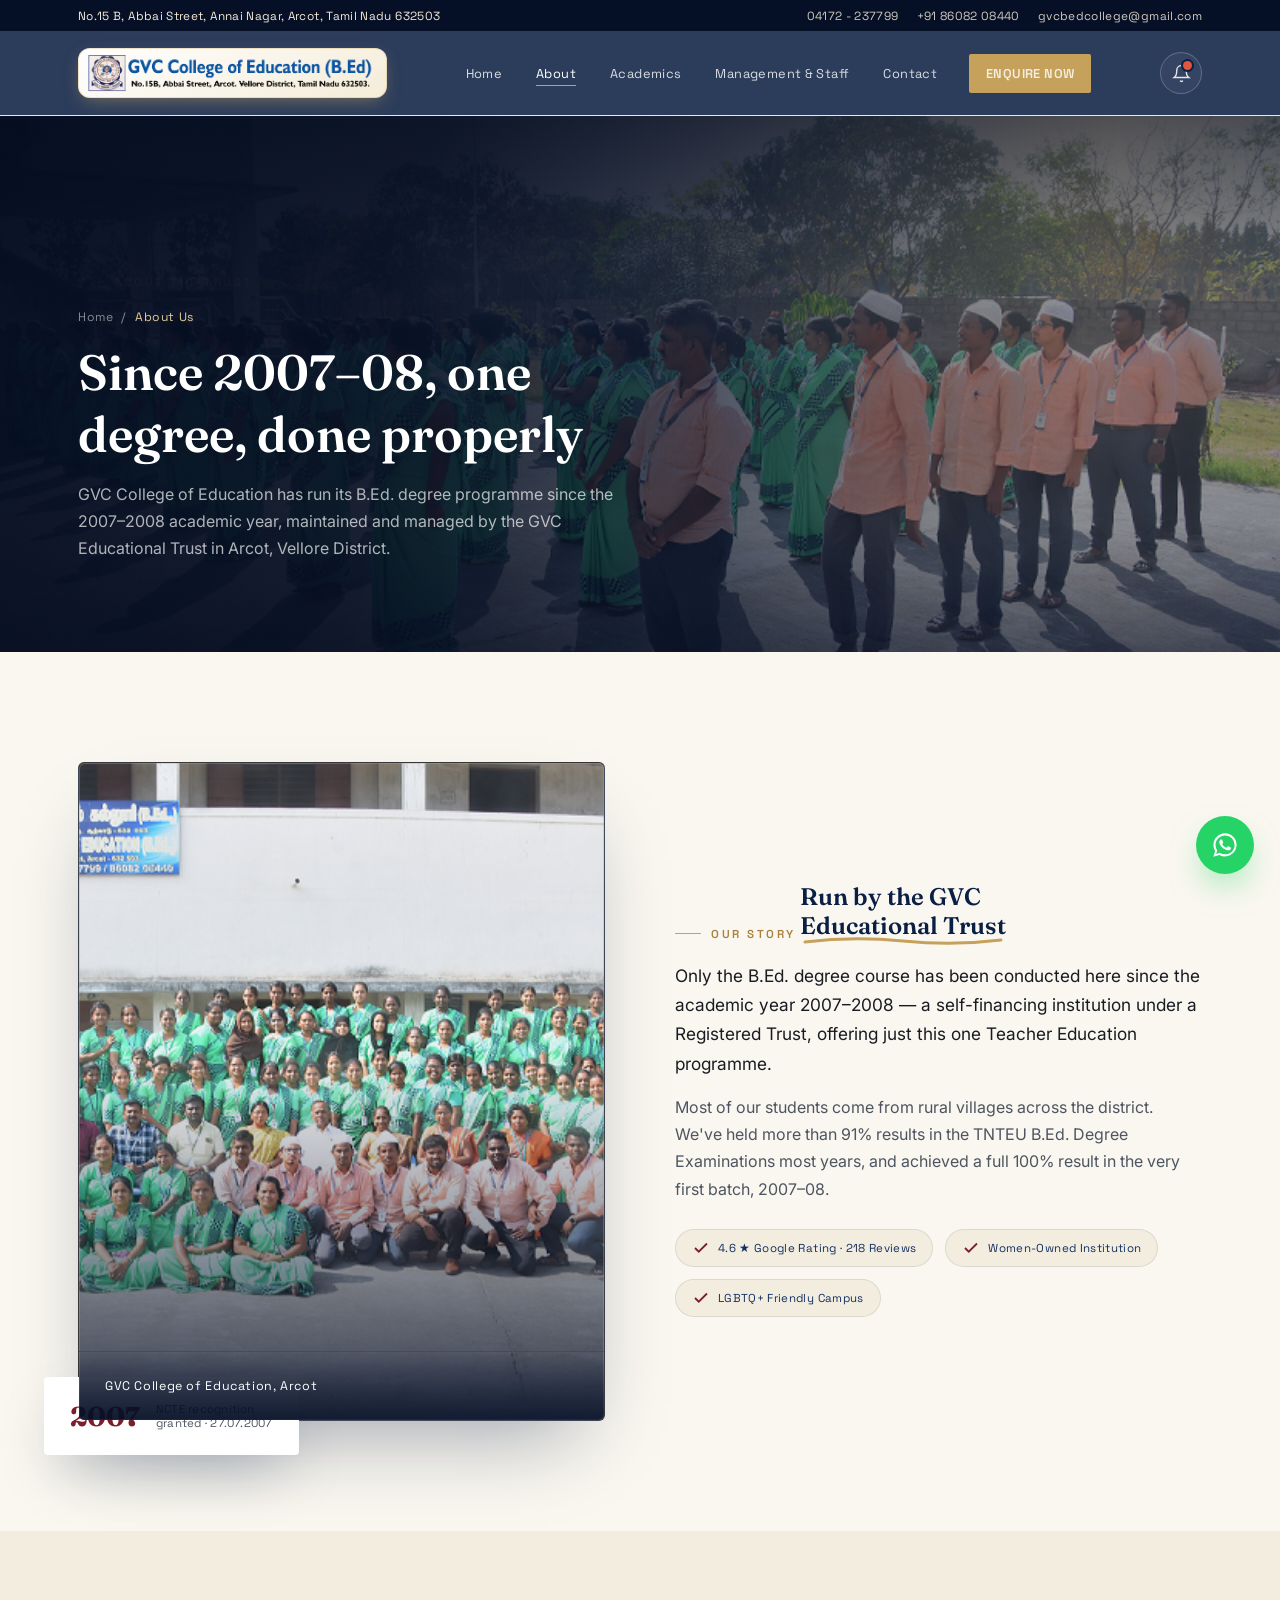
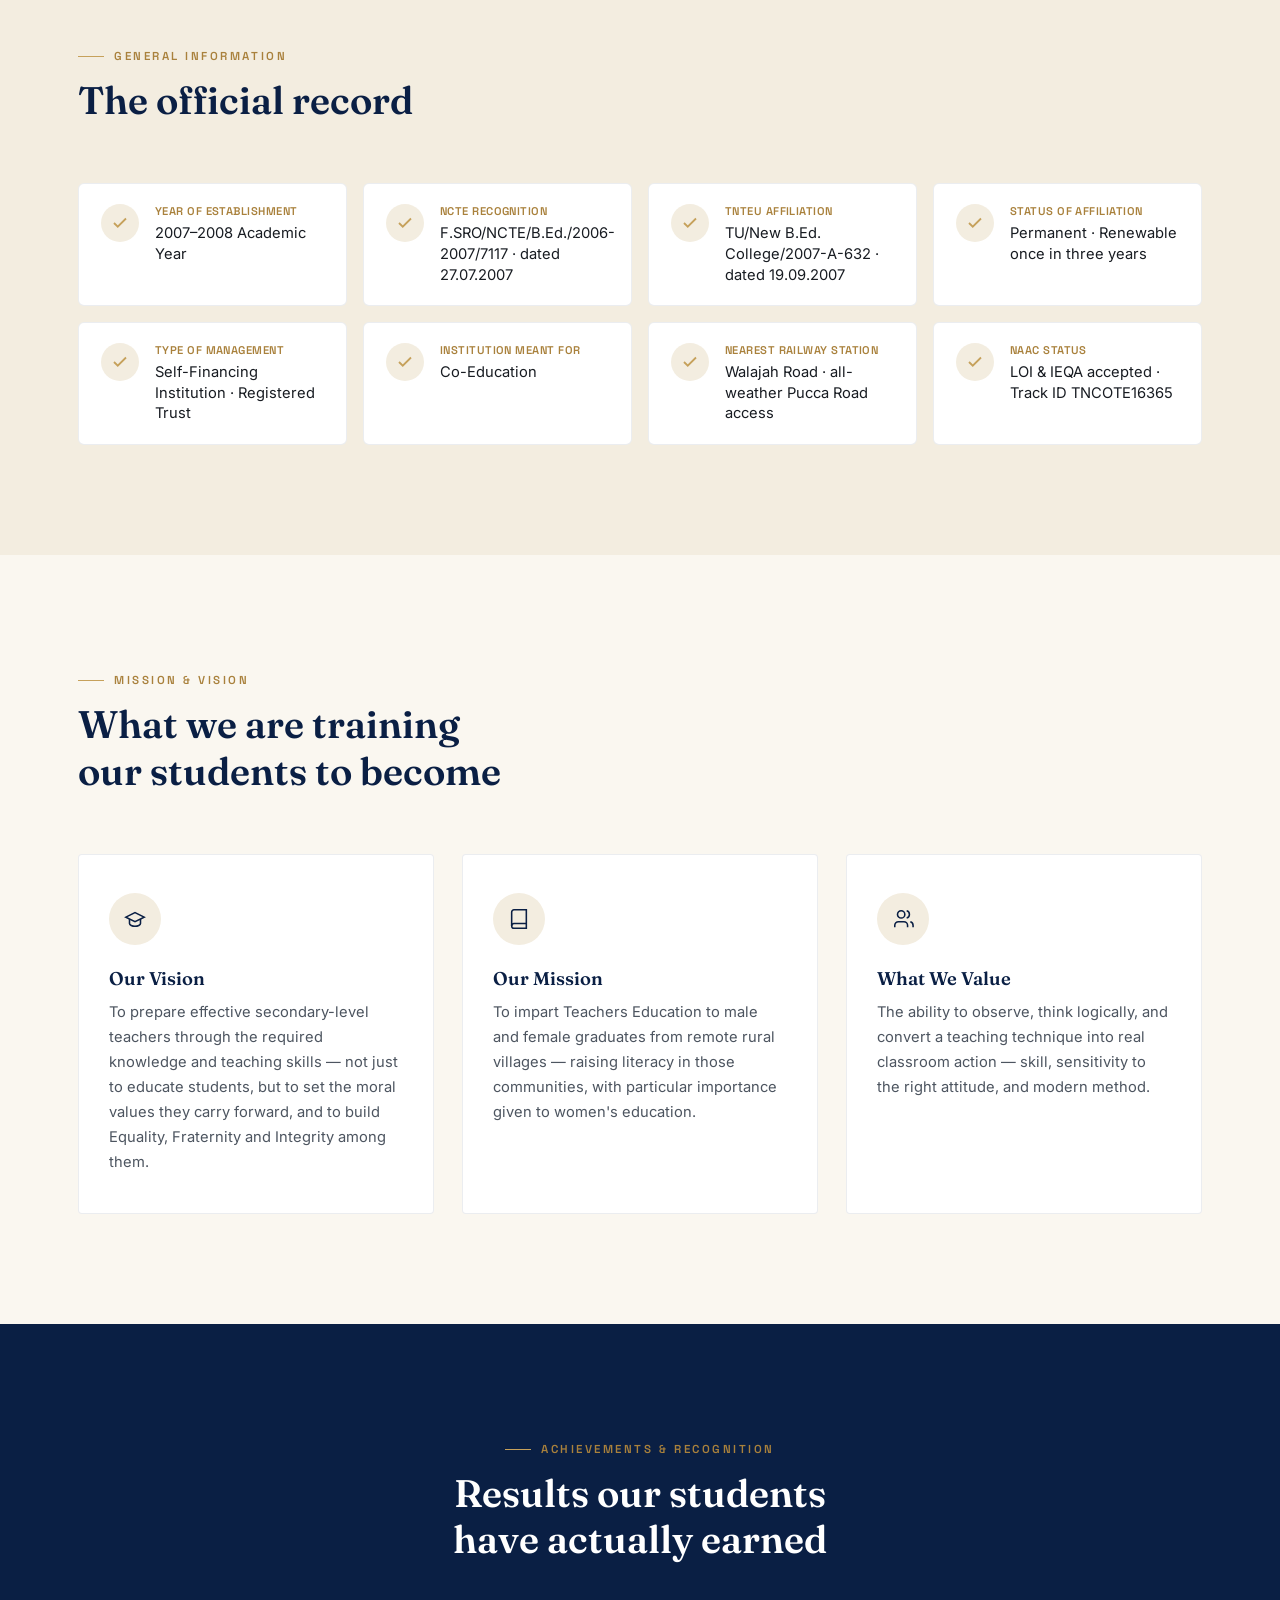
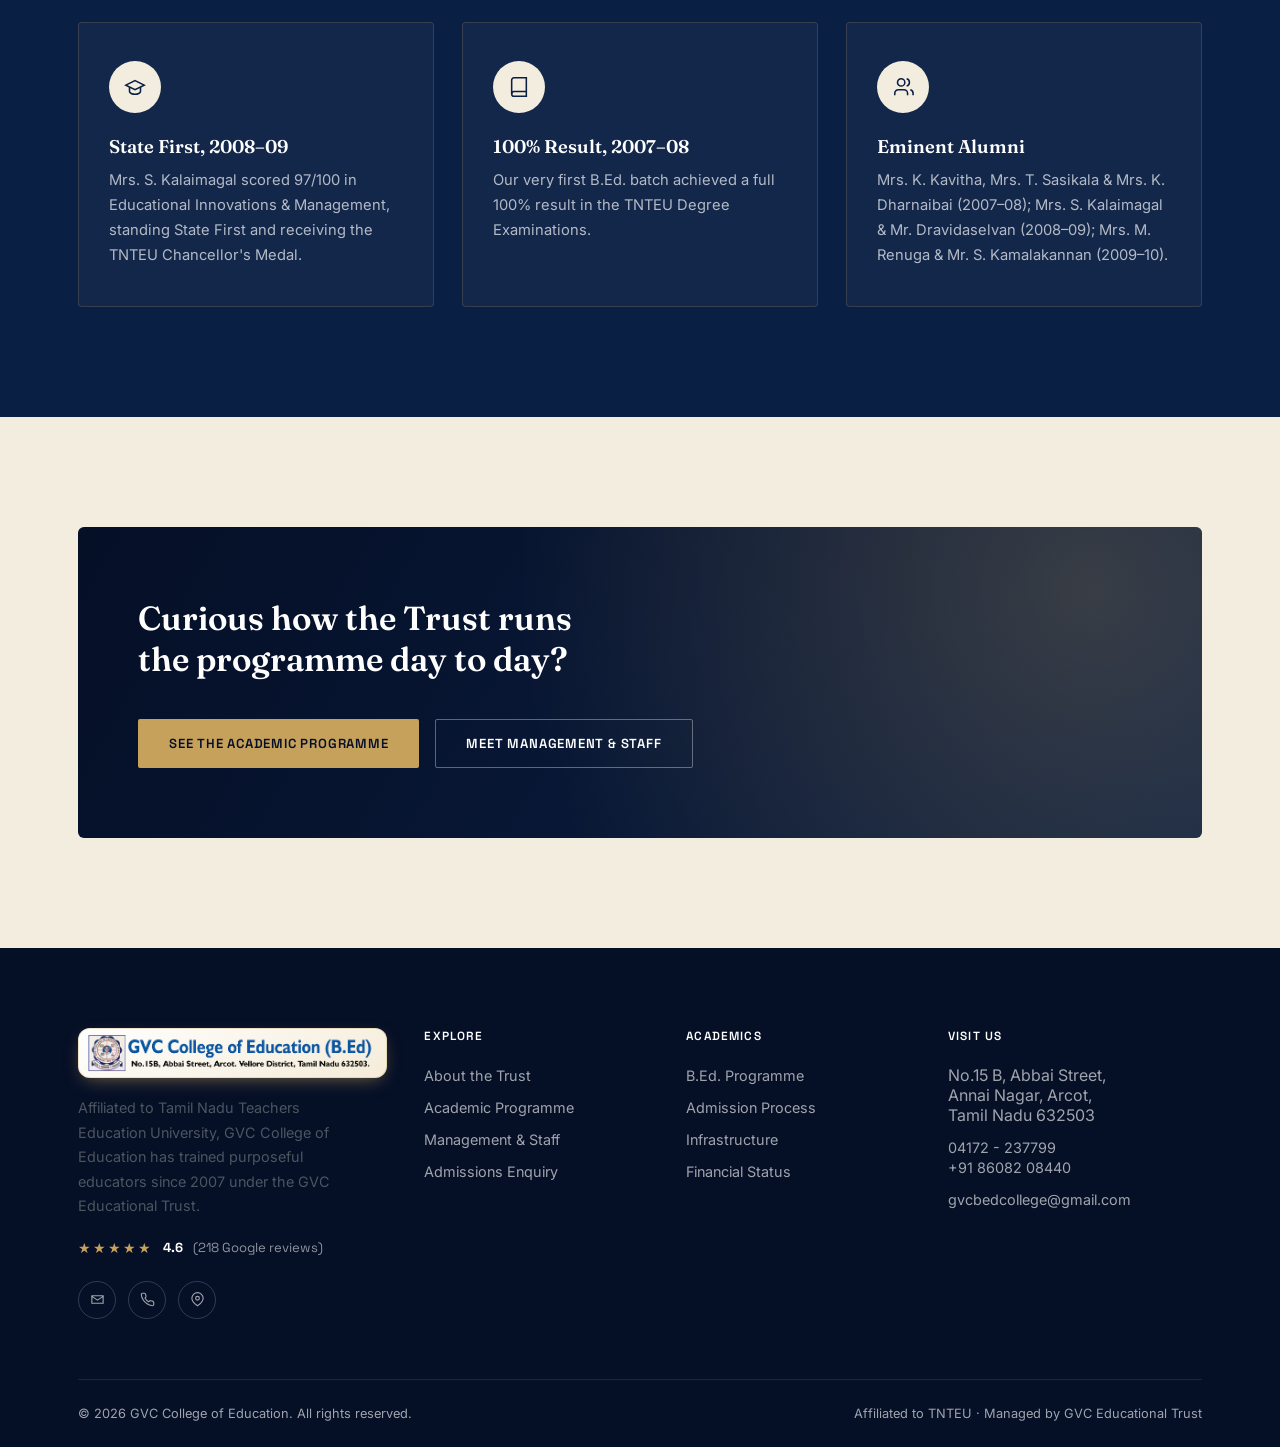
==== commit 977ca27e: "all set" ====
--- a/about.html
+++ b/about.html
@@ -1,785 +1,286 @@
-<!doctype html>
+<!DOCTYPE html>
 <html lang="en">
-  <head>
-    <meta charset="UTF-8" />
-    <meta name="viewport" content="width=device-width, initial-scale=1.0" />
-    <title>About Us | GVC College of Education, Arcot</title>
-    <meta
-      name="description"
-      content="The story, mission and journey of GVC College of Education and the GVC Educational Trust, Arcot."
-    />
-    <link rel="icon" type="image/png" href="images/logo.png" />
-    <link rel="preconnect" href="https://fonts.googleapis.com" />
-    <link rel="stylesheet" href="assets/style.css" />
-  </head>
-  <body>
-    <div class="preloader">
-      <div class="seal">
-        <svg viewBox="0 0 50 50" fill="none">
-          <circle
-            cx="25"
-            cy="25"
-            r="20"
-            stroke="#c6a15b"
-            stroke-width="2.5"
-            stroke-dasharray="90 40"
-            stroke-linecap="round"
-          />
-        </svg>
-      </div>
-    </div>
-
-    <div class="topbar">
-      <div class="container">
-        <span class="address"
-          >No.15 B, Abbai Street, Annai Nagar, Arcot, Tamil Nadu 632503</span
-        >
-        <div class="contact-links">
-          <a href="tel:04172237799">04172&nbsp;-&nbsp;237799</a>
-          <a href="tel:+918608208440">+91&nbsp;86082&nbsp;08440</a>
-          <a href="mailto:gvcbedcollege@gmail.com">gvcbedcollege@gmail.com</a>
-        </div>
-      </div>
-    </div>
-
-    <header class="site-header">
-      <div class="header-glass"></div>
-      <div class="container">
-        <a href="index.html" class="brand">
-          <div class="brand-mark">
-            <img src="images/logo.png" alt="GVC College of Education logo" />
-          </div>
-        </a>
-        <nav class="main-nav">
-          <a href="index.html">Home</a>
-          <a href="about.html" class="active">About</a>
-          <a href="academics.html">Academics</a>
-          <a href="people.html">Management & Staff</a>
-          <a href="contact.html">Contact</a>
-
-          <a href="contact.html" class="btn btn-primary nav-cta">Enquire Now</a>
-        </nav>
-        <div class="notify-wrap">
-          <button
-            class="notify-bell"
-            id="notifyBell"
-            aria-label="Notifications"
-            aria-haspopup="true"
-            aria-expanded="false"
-          >
-            <svg
-              viewBox="0 0 24 24"
-              fill="none"
-              stroke="currentColor"
-              stroke-width="1.8"
-            >
-              <path d="M18 8a6 6 0 0 0-12 0c0 7-3 9-3 9h18s-3-2-3-9" />
-              <path d="M13.73 21a2 2 0 0 1-3.46 0" />
-            </svg>
-            <span class="notify-dot"></span>
-          </button>
-          <div class="notify-panel" id="notifyPanel">
-            <div class="np-head">
-              <span
-                ><span class="dot-live"></span>Live &middot; GVC College
-                Updates</span
-              >
-            </div>
-            <div class="notify-list">
-              <div class="notify-item">
-                <div class="ni-icon">
-                  <svg
-                    viewBox="0 0 24 24"
-                    fill="none"
-                    stroke="currentColor"
-                    stroke-width="2"
-                  >
-                    <path d="M20 6L9 17l-5-5" />
-                  </svg>
-                </div>
-                <div>
-                  <div class="ni-title">
-                    Admissions open for the 2026&ndash;27 academic year
-                  </div>
-                  <div class="ni-meta">Admissions</div>
-                </div>
-              </div>
-              <div class="notify-item">
-                <div class="ni-icon">
-                  <svg
-                    viewBox="0 0 24 24"
-                    fill="none"
-                    stroke="currentColor"
-                    stroke-width="1.8"
-                  >
-                    <path d="M3 21h18M5 21V7l7-4 7 4v14" />
-                  </svg>
-                </div>
-                <div>
-                  <div class="ni-title">
-                    Practice teaching placements are underway for the current
-                    batch
-                  </div>
-                  <div class="ni-meta">Academics</div>
-                </div>
-              </div>
-              <div class="notify-item">
-                <div class="ni-icon">
-                  <svg
-                    viewBox="0 0 24 24"
-                    fill="none"
-                    stroke="currentColor"
-                    stroke-width="1.8"
-                  >
-                    <path d="M4 19.5A2.5 2.5 0 0 1 6.5 17H20" />
-                    <path
-                      d="M6.5 2H20v20H6.5A2.5 2.5 0 0 1 4 19.5v-15A2.5 2.5 0 0 1 6.5 2z"
-                    />
-                  </svg>
-                </div>
-                <div>
-                  <div class="ni-title">
-                    Library restocked with updated TNTEU curriculum material
-                  </div>
-                  <div class="ni-meta">Infrastructure</div>
-                </div>
-              </div>
-              <div class="notify-item">
-                <div class="ni-icon">
-                  <svg
-                    viewBox="0 0 24 24"
-                    fill="none"
-                    stroke="currentColor"
-                    stroke-width="1.8"
-                  >
-                    <path
-                      d="M12 17.27L18.18 21l-1.64-7.03L22 9.24l-7.19-.61L12 2 9.19 8.63 2 9.24l5.46 4.73L5.82 21z"
-                    />
-                  </svg>
-                </div>
-                <div>
-                  <div class="ni-title">
-                    Rated 4.6 out of 5 from 218 verified Google reviews
-                  </div>
-                  <div class="ni-meta">Reputation</div>
-                </div>
-              </div>
-            </div>
-            <div class="np-foot">
-              <a href="contact.html">Talk to our admissions team &rarr;</a>
-            </div>
-          </div>
-        </div>
-        <button class="nav-toggle" aria-label="Toggle navigation">
-          <span></span>
-        </button>
-      </div>
-    </header>
-
-    <section class="page-hero">
-      <div class="hero-photo-bg">
-        <img src="images/ground_photo.png" alt="" loading="eager" />
-      </div>
-      <div class="bg-grid"></div>
-      <div class="container">
-        <span class="eyebrow" style="color: #e4cd9a">About The Trust</span>
-        <div class="breadcrumb">
-          <a href="index.html">Home</a><span>/</span
-          ><span style="color: #e4cd9a">About Us</span>
-        </div>
-        <h1>Since 2007&ndash;08, one<br />degree, done properly</h1>
-        <p>
-          GVC College of Education has run its B.Ed. degree programme since the
-          2007&ndash;2008 academic year, maintained and managed by the GVC
-          Educational Trust in Arcot, Vellore District.
-        </p>
-      </div>
-    </section>
-
-    <section>
-      <div class="container split">
-        <div class="split-media reveal">
-          <div class="frame-card">
-            <img
-              src="images/group_photo.png"
-              alt="GVC College of Education faculty and students, Arcot"
-              loading="lazy"
-            />
-            <div class="cap">GVC College of Education, Arcot</div>
-          </div>
-          <div class="floating-card">
-            <div class="n">2007</div>
-            <div class="t">
-              NCTE recognition<br />granted &middot; 27.07.2007
-            </div>
-          </div>
-        </div>
-        <div class="split-copy reveal">
-          <span class="eyebrow">Our Story</span>
-          <h2 class="gold-underline" style="margin-top: 16px">
-            Run by the GVC<br />Educational Trust
-            <svg viewBox="0 0 200 12">
-              <path d="M2 8 Q 50 2, 100 7 T 198 6" />
-            </svg>
-          </h2>
-          <p class="lead-line">
-            Only the B.Ed. degree course has been conducted here since the
-            academic year 2007&ndash;2008 &mdash; a self-financing institution
-            under a Registered Trust, offering just this one Teacher Education
-            programme.
-          </p>
-          <p>
-            Most of our students come from rural villages across the district.
-            We've held more than 91% results in the TNTEU B.Ed. Degree
-            Examinations most years, and achieved a full 100% result in the very
-            first batch, 2007&ndash;08.
-          </p>
-          <div class="badge-row">
-            <span class="badge-pill"
-              ><svg
-                width="18"
-                height="18"
-                viewBox="0 0 24 24"
-                fill="none"
-                stroke="currentColor"
-                stroke-width="2.4"
-              >
-                <path d="M20 6L9 17l-5-5" />
-              </svg>
-              4.6 &#9733; Google Rating &middot; 218 Reviews</span
-            >
-            <span class="badge-pill"
-              ><svg
-                width="18"
-                height="18"
-                viewBox="0 0 24 24"
-                fill="none"
-                stroke="currentColor"
-                stroke-width="2.4"
-              >
-                <path d="M20 6L9 17l-5-5" />
-              </svg>
-              Women-Owned Institution</span
-            >
-            <span class="badge-pill"
-              ><svg
-                width="18"
-                height="18"
-                viewBox="0 0 24 24"
-                fill="none"
-                stroke="currentColor"
-                stroke-width="2.4"
-              >
-                <path d="M20 6L9 17l-5-5" />
-              </svg>
-              LGBTQ+ Friendly Campus</span
-            >
-          </div>
-        </div>
-      </div>
-    </section>
-
-    <section class="bg-cream">
-      <div class="container">
-        <div class="section-head reveal">
-          <span class="eyebrow">General Information</span>
-          <h2>The official record</h2>
-        </div>
-        <div class="detail-grid reveal-stagger">
-          <div class="detail-card">
-            <div class="dicon">
-              <svg
-                width="18"
-                height="18"
-                viewBox="0 0 24 24"
-                fill="none"
-                stroke="#c6a15b"
-                stroke-width="2.4"
-              >
-                <path d="M20 6L9 17l-5-5" />
-              </svg>
-            </div>
-            <div class="dbody">
-              <div class="dk">Year of Establishment</div>
-              <div class="dv">2007&ndash;2008 Academic Year</div>
-            </div>
-          </div>
-          <div class="detail-card">
-            <div class="dicon">
-              <svg
-                width="18"
-                height="18"
-                viewBox="0 0 24 24"
-                fill="none"
-                stroke="#c6a15b"
-                stroke-width="2.4"
-              >
-                <path d="M20 6L9 17l-5-5" />
-              </svg>
-            </div>
-            <div class="dbody">
-              <div class="dk">NCTE Recognition</div>
-              <div class="dv">
-                F.SRO/NCTE/B.Ed./2006-2007/7117 &middot; dated 27.07.2007
-              </div>
-            </div>
-          </div>
-          <div class="detail-card">
-            <div class="dicon">
-              <svg
-                width="18"
-                height="18"
-                viewBox="0 0 24 24"
-                fill="none"
-                stroke="#c6a15b"
-                stroke-width="2.4"
-              >
-                <path d="M20 6L9 17l-5-5" />
-              </svg>
-            </div>
-            <div class="dbody">
-              <div class="dk">TNTEU Affiliation</div>
-              <div class="dv">
-                TU/New B.Ed. College/2007-A-632 &middot; dated 19.09.2007
-              </div>
-            </div>
-          </div>
-          <div class="detail-card">
-            <div class="dicon">
-              <svg
-                width="18"
-                height="18"
-                viewBox="0 0 24 24"
-                fill="none"
-                stroke="#c6a15b"
-                stroke-width="2.4"
-              >
-                <path d="M20 6L9 17l-5-5" />
-              </svg>
-            </div>
-            <div class="dbody">
-              <div class="dk">Status of Affiliation</div>
-              <div class="dv">
-                Permanent &middot; Renewable once in three years
-              </div>
-            </div>
-          </div>
-          <div class="detail-card">
-            <div class="dicon">
-              <svg
-                width="18"
-                height="18"
-                viewBox="0 0 24 24"
-                fill="none"
-                stroke="#c6a15b"
-                stroke-width="2.4"
-              >
-                <path d="M20 6L9 17l-5-5" />
-              </svg>
-            </div>
-            <div class="dbody">
-              <div class="dk">Type of Management</div>
-              <div class="dv">
-                Self-Financing Institution &middot; Registered Trust
-              </div>
-            </div>
-          </div>
-          <div class="detail-card">
-            <div class="dicon">
-              <svg
-                width="18"
-                height="18"
-                viewBox="0 0 24 24"
-                fill="none"
-                stroke="#c6a15b"
-                stroke-width="2.4"
-              >
-                <path d="M20 6L9 17l-5-5" />
-              </svg>
-            </div>
-            <div class="dbody">
-              <div class="dk">Institution Meant For</div>
-              <div class="dv">Co-Education</div>
-            </div>
-          </div>
-          <div class="detail-card">
-            <div class="dicon">
-              <svg
-                width="18"
-                height="18"
-                viewBox="0 0 24 24"
-                fill="none"
-                stroke="#c6a15b"
-                stroke-width="2.4"
-              >
-                <path d="M20 6L9 17l-5-5" />
-              </svg>
-            </div>
-            <div class="dbody">
-              <div class="dk">Nearest Railway Station</div>
-              <div class="dv">
-                Walajah Road &middot; all-weather Pucca Road access
-              </div>
-            </div>
-          </div>
-          <div class="detail-card">
-            <div class="dicon">
-              <svg
-                width="18"
-                height="18"
-                viewBox="0 0 24 24"
-                fill="none"
-                stroke="#c6a15b"
-                stroke-width="2.4"
-              >
-                <path d="M20 6L9 17l-5-5" />
-              </svg>
-            </div>
-            <div class="dbody">
-              <div class="dk">NAAC Status</div>
-              <div class="dv">
-                LOI &amp; IEQA accepted &middot; Track ID TNCOTE16365
-              </div>
-            </div>
-          </div>
-        </div>
-      </div>
-    </section>
-
-    <section>
-      <div class="container">
-        <div class="section-head reveal">
-          <span class="eyebrow">Mission &amp; Vision</span>
-          <h2>What we are training<br />our students to become</h2>
-        </div>
-        <div class="card-grid reveal-stagger">
-          <div class="feature-card">
-            <div class="icon">
-              <svg
-                width="22"
-                height="22"
-                viewBox="0 0 24 24"
-                fill="none"
-                stroke="currentColor"
-                stroke-width="1.7"
-              >
-                <path d="M22 10L12 5 2 10l10 5 10-5z" />
-                <path d="M6 12v5c0 1.5 3 3 6 3s6-1.5 6-3v-5" />
-              </svg>
-            </div>
-            <h3>Our Vision</h3>
-            <p>
-              To prepare effective secondary-level teachers through the required
-              knowledge and teaching skills &mdash; not just to educate
-              students, but to set the moral values they carry forward, and to
-              build Equality, Fraternity and Integrity among them.
-            </p>
-          </div>
-          <div class="feature-card">
-            <div class="icon">
-              <svg
-                width="22"
-                height="22"
-                viewBox="0 0 24 24"
-                fill="none"
-                stroke="currentColor"
-                stroke-width="1.7"
-              >
-                <path d="M4 19.5A2.5 2.5 0 0 1 6.5 17H20" />
-                <path
-                  d="M6.5 2H20v20H6.5A2.5 2.5 0 0 1 4 19.5v-15A2.5 2.5 0 0 1 6.5 2z"
-                />
-              </svg>
-            </div>
-            <h3>Our Mission</h3>
-            <p>
-              To impart Teachers Education to male and female graduates from
-              remote rural villages &mdash; raising literacy in those
-              communities, with particular importance given to women's
-              education.
-            </p>
-          </div>
-          <div class="feature-card">
-            <div class="icon">
-              <svg
-                width="22"
-                height="22"
-                viewBox="0 0 24 24"
-                fill="none"
-                stroke="currentColor"
-                stroke-width="1.7"
-              >
-                <path d="M17 21v-2a4 4 0 0 0-4-4H7a4 4 0 0 0-4 4v2" />
-                <circle cx="10" cy="7" r="4" />
-                <path d="M23 21v-2a4 4 0 0 0-3-3.87M16 3.13a4 4 0 0 1 0 7.75" />
-              </svg>
-            </div>
-            <h3>What We Value</h3>
-            <p>
-              The ability to observe, think logically, and convert a teaching
-              technique into real classroom action &mdash; skill, sensitivity to
-              the right attitude, and modern method.
-            </p>
-          </div>
-        </div>
-      </div>
-    </section>
-
-    <section class="bg-navy">
-      <div class="container">
-        <div class="section-head center reveal">
-          <span class="eyebrow">Achievements &amp; Recognition</span>
-          <h2>Results our students<br />have actually earned</h2>
-        </div>
-        <div class="card-grid reveal-stagger">
-          <div
-            class="feature-card"
-            style="
-              background: rgba(255, 255, 255, 0.04);
-              border-color: rgba(198, 161, 91, 0.2);
-            "
-          >
-            <div class="icon">
-              <svg
-                width="22"
-                height="22"
-                viewBox="0 0 24 24"
-                fill="none"
-                stroke="currentColor"
-                stroke-width="1.7"
-              >
-                <path d="M22 10L12 5 2 10l10 5 10-5z" />
-                <path d="M6 12v5c0 1.5 3 3 6 3s6-1.5 6-3v-5" />
-              </svg>
-            </div>
-            <h3 style="color: var(--white)">State First, 2008&ndash;09</h3>
-            <p>
-              Mrs. S. Kalaimagal scored 97/100 in Educational Innovations &amp;
-              Management, standing State First and receiving the TNTEU
-              Chancellor's Medal.
-            </p>
-          </div>
-          <div
-            class="feature-card"
-            style="
-              background: rgba(255, 255, 255, 0.04);
-              border-color: rgba(198, 161, 91, 0.2);
-            "
-          >
-            <div class="icon">
-              <svg
-                width="22"
-                height="22"
-                viewBox="0 0 24 24"
-                fill="none"
-                stroke="currentColor"
-                stroke-width="1.7"
-              >
-                <path d="M4 19.5A2.5 2.5 0 0 1 6.5 17H20" />
-                <path
-                  d="M6.5 2H20v20H6.5A2.5 2.5 0 0 1 4 19.5v-15A2.5 2.5 0 0 1 6.5 2z"
-                />
-              </svg>
-            </div>
-            <h3 style="color: var(--white)">100% Result, 2007&ndash;08</h3>
-            <p>
-              Our very first B.Ed. batch achieved a full 100% result in the
-              TNTEU Degree Examinations.
-            </p>
-          </div>
-          <div
-            class="feature-card"
-            style="
-              background: rgba(255, 255, 255, 0.04);
-              border-color: rgba(198, 161, 91, 0.2);
-            "
-          >
-            <div class="icon">
-              <svg
-                width="22"
-                height="22"
-                viewBox="0 0 24 24"
-                fill="none"
-                stroke="currentColor"
-                stroke-width="1.7"
-              >
-                <path d="M17 21v-2a4 4 0 0 0-4-4H7a4 4 0 0 0-4 4v2" />
-                <circle cx="10" cy="7" r="4" />
-                <path d="M23 21v-2a4 4 0 0 0-3-3.87M16 3.13a4 4 0 0 1 0 7.75" />
-              </svg>
-            </div>
-            <h3 style="color: var(--white)">Eminent Alumni</h3>
-            <p>
-              Mrs. K. Kavitha, Mrs. T. Sasikala &amp; Mrs. K. Dharnaibai
-              (2007&ndash;08); Mrs. S. Kalaimagal &amp; Mr. Dravidaselvan
-              (2008&ndash;09); Mrs. M. Renuga &amp; Mr. S. Kamalakannan
-              (2009&ndash;10).
-            </p>
-          </div>
-        </div>
-      </div>
-    </section>
-
-    <section class="bg-cream">
-      <div class="container">
-        <div class="cta-banner reveal">
-          <h2>Curious how the Trust runs the programme day to day?</h2>
-          <div class="actions">
-            <a href="academics.html" class="btn btn-primary"
-              >See the Academic Programme</a
-            >
-            <a href="people.html" class="btn btn-ghost"
-              >Meet Management &amp; Staff</a
-            >
-          </div>
-        </div>
-      </div>
-    </section>
-
-    <footer>
-      <div class="container">
-        <div class="footer-grid">
-          <div class="footer-brand">
-            <div class="brand" style="margin-bottom: 4px">
-              <div class="brand-mark">
-                <img
-                  src="images/logo.png"
-                  alt="GVC College of Education logo"
-                />
-              </div>
-            </div>
-            <p>
-              Affiliated to Tamil Nadu Teachers Education University, GVC
-              College of Education has trained purposeful educators since 2007
-              under the GVC Educational Trust.
-            </p>
-            <div class="rating-chip">
-              <span class="stars">&#9733;&#9733;&#9733;&#9733;&#9733;</span>
-              <span class="rval">4.6</span>
-              <span class="rcount">(218 Google reviews)</span>
-            </div>
-            <div class="social-row">
-              <a href="mailto:gvcbedcollege@gmail.com" aria-label="Email"
-                ><svg
-                  width="15"
-                  height="15"
-                  viewBox="0 0 24 24"
-                  fill="none"
-                  stroke="currentColor"
-                  stroke-width="1.8"
-                >
-                  <path d="M3 6h18v12H3z" />
-                  <path d="M3 7l9 6 9-6" /></svg
-              ></a>
-              <a href="tel:04172237799" aria-label="Phone"
-                ><svg
-                  width="15"
-                  height="15"
-                  viewBox="0 0 24 24"
-                  fill="none"
-                  stroke="currentColor"
-                  stroke-width="1.8"
-                >
-                  <path
-                    d="M22 16.9v3a2 2 0 0 1-2.2 2 19.8 19.8 0 0 1-8.6-3.1 19.5 19.5 0 0 1-6-6A19.8 19.8 0 0 1 2.1 4.2 2 2 0 0 1 4 2h3a2 2 0 0 1 2 1.7c.1.9.3 1.8.6 2.7a2 2 0 0 1-.5 2.1L7.9 9.7a16 16 0 0 0 6 6l1.2-1.2a2 2 0 0 1 2.1-.5c.9.3 1.8.5 2.7.6a2 2 0 0 1 1.7 2z"
-                  /></svg
-              ></a>
-              <a
-                href="https://www.google.com/maps/search/?api=1&query=GVC+College+of+Education+Arcot"
-                target="_blank"
-                rel="noopener"
-                aria-label="Location"
-                ><svg
-                  width="15"
-                  height="15"
-                  viewBox="0 0 24 24"
-                  fill="none"
-                  stroke="currentColor"
-                  stroke-width="1.8"
-                >
-                  <path d="M21 10c0 6-9 12-9 12s-9-6-9-12a9 9 0 0 1 18 0z" />
-                  <circle cx="12" cy="10" r="3" /></svg
-              ></a>
-            </div>
-          </div>
-          <div>
-            <h4>Explore</h4>
-            <ul>
-              <li><a href="about.html">About the Trust</a></li>
-              <li><a href="academics.html">Academic Programme</a></li>
-              <li><a href="people.html">Management &amp; Staff</a></li>
-              <li><a href="contact.html">Admissions Enquiry</a></li>
-            </ul>
-          </div>
-          <div>
-            <h4>Academics</h4>
-            <ul>
-              <li><a href="academics.html">B.Ed. Programme</a></li>
-              <li><a href="academics.html#admission">Admission Process</a></li>
-              <li><a href="people.html#infrastructure">Infrastructure</a></li>
-              <li><a href="contact.html">Financial Status</a></li>
-            </ul>
-          </div>
-          <div>
-            <h4>Visit Us</h4>
-            <ul>
-              <li>
-                No.15 B, Abbai Street,<br />Annai Nagar, Arcot,<br />Tamil Nadu
-                632503
-              </li>
-              <li>
-                <a href="tel:04172237799">04172 - 237799</a><br /><a
-                  href="tel:+918608208440"
-                  >+91 86082 08440</a
-                >
-              </li>
-              <li>
-                <a href="mailto:gvcbedcollege@gmail.com"
-                  >gvcbedcollege@gmail.com</a
-                >
-              </li>
-            </ul>
-          </div>
-        </div>
-        <div class="footer-bottom">
-          <span
-            >&copy; 2026 GVC College of Education. All rights reserved.</span
-          >
-          <span
-            >Affiliated to TNTEU &middot; Managed by GVC Educational Trust</span
-          >
-        </div>
-      </div>
-    </footer>
-
-    <a
-      class="wa-float"
-      href="https://wa.me/914172237799"
-      target="_blank"
-      rel="noopener"
-      aria-label="Chat on WhatsApp"
-    >
-      <svg width="28" height="28" viewBox="0 0 24 24" fill="white">
-        <path
-          d="M12.04 2C6.58 2 2.13 6.45 2.13 11.91c0 1.87.5 3.62 1.44 5.14L2 22l5.13-1.51a9.9 9.9 0 0 0 4.9 1.29h.01c5.46 0 9.9-4.45 9.9-9.91C21.95 6.45 17.5 2 12.04 2zm0 18.02h-.01a8.2 8.2 0 0 1-4.19-1.15l-.3-.18-3.12.92.94-3.04-.2-.31a8.14 8.14 0 0 1-1.26-4.35c0-4.5 3.66-8.16 8.16-8.16 2.18 0 4.23.85 5.77 2.39a8.1 8.1 0 0 1 2.39 5.78c0 4.5-3.67 8.1-8.18 8.1zm4.48-6.1c-.24-.12-1.45-.72-1.68-.8-.22-.08-.39-.12-.55.12-.16.24-.63.8-.78.97-.14.16-.29.18-.53.06-.24-.12-1.03-.38-1.96-1.22-.72-.65-1.21-1.44-1.35-1.69-.14-.24-.01-.37.11-.49.11-.11.24-.29.37-.43.12-.15.16-.25.24-.41.08-.16.04-.3-.02-.43-.06-.12-.55-1.34-.76-1.83-.2-.48-.4-.42-.55-.42-.14 0-.3-.02-.46-.02-.16 0-.43.06-.65.3-.22.24-.86.84-.86 2.05 0 1.21.88 2.38 1 2.54.12.16 1.73 2.65 4.2 3.71.59.25 1.04.4 1.4.52.59.19 1.12.16 1.55.1.47-.07 1.45-.59 1.65-1.16.2-.57.2-1.06.14-1.16-.06-.1-.22-.16-.46-.28z"
-        />
-      </svg>
+<head>
+<meta charset="UTF-8">
+<meta name="viewport" content="width=device-width, initial-scale=1.0">
+<title>About Us | GVC College of Education, Arcot</title>
+<meta name="description" content="The story, mission and journey of GVC College of Education and the GVC Educational Trust, Arcot.">
+<link rel="icon" type="image/png" href="images/logo.png">
+<link rel="preconnect" href="https://fonts.googleapis.com">
+<link rel="stylesheet" href="assets/style.css">
+</head>
+<body>
+
+<div class="preloader"><div class="seal"><svg viewBox="0 0 50 50" fill="none"><circle cx="25" cy="25" r="20" stroke="#c6a15b" stroke-width="2.5" stroke-dasharray="90 40" stroke-linecap="round"/></svg></div></div>
+
+<div class="topbar">
+  <div class="container">
+    <span class="address">No.15 B, Abbai Street, Annai Nagar, Arcot, Tamil Nadu 632503</span>
+    <div class="contact-links">
+      <a href="tel:04172237799">04172&nbsp;-&nbsp;237799</a>
+      <a href="tel:+918608208440">+91&nbsp;86082&nbsp;08440</a>
+      <a href="mailto:gvcbedcollege@gmail.com">gvcbedcollege@gmail.com</a>
+    </div>
+  </div>
+</div>
+
+<header class="site-header">
+  <div class="header-glass"></div>
+  <div class="container">
+    <a href="index.html" class="brand">
+      <div class="brand-mark"><img src="images/logo.png" alt="GVC College of Education logo"></div>
     </a>
-    <button class="to-top" aria-label="Back to top">
-      <svg
-        width="18"
-        height="18"
-        viewBox="0 0 24 24"
-        fill="none"
-        stroke="currentColor"
-        stroke-width="2"
-      >
-        <path d="M12 19V5M5 12l7-7 7 7" />
-      </svg>
-    </button>
-
-    <div id="toast-stack" aria-live="polite"></div>
-
-    <script src="assets/script.js"></script>
-  </body>
+    <nav class="main-nav">
+      <a href="index.html">Home</a>
+<a href="about.html" class="active">About</a>
+<a href="academics.html">Academics</a>
+<a href="people.html">Management & Staff</a>
+<a href="contact.html">Contact</a>
+
+      <a href="contact.html" class="btn btn-primary nav-cta">Enquire Now</a>
+    </nav>
+    <div class="notify-wrap">
+      <button class="notify-bell" id="notifyBell" aria-label="Notifications" aria-haspopup="true" aria-expanded="false">
+        <svg viewBox="0 0 24 24" fill="none" stroke="currentColor" stroke-width="1.8"><path d="M18 8a6 6 0 0 0-12 0c0 7-3 9-3 9h18s-3-2-3-9"/><path d="M13.73 21a2 2 0 0 1-3.46 0"/></svg>
+        <span class="notify-dot"></span>
+      </button>
+      <div class="notify-panel" id="notifyPanel">
+        <div class="np-head"><span><span class="dot-live"></span>Live &middot; GVC College Updates</span></div>
+        <div class="notify-list">
+          <div class="notify-item">
+            <div class="ni-icon"><svg viewBox="0 0 24 24" fill="none" stroke="currentColor" stroke-width="2"><path d="M20 6L9 17l-5-5"/></svg></div>
+            <div><div class="ni-title">Admissions open for the 2026&ndash;27 academic year</div><div class="ni-meta">Admissions</div></div>
+          </div>
+          <div class="notify-item">
+            <div class="ni-icon"><svg viewBox="0 0 24 24" fill="none" stroke="currentColor" stroke-width="1.8"><path d="M3 21h18M5 21V7l7-4 7 4v14"/></svg></div>
+            <div><div class="ni-title">Practice teaching placements are underway for the current batch</div><div class="ni-meta">Academics</div></div>
+          </div>
+          <div class="notify-item">
+            <div class="ni-icon"><svg viewBox="0 0 24 24" fill="none" stroke="currentColor" stroke-width="1.8"><path d="M4 19.5A2.5 2.5 0 0 1 6.5 17H20"/><path d="M6.5 2H20v20H6.5A2.5 2.5 0 0 1 4 19.5v-15A2.5 2.5 0 0 1 6.5 2z"/></svg></div>
+            <div><div class="ni-title">Library restocked with updated TNTEU curriculum material</div><div class="ni-meta">Infrastructure</div></div>
+          </div>
+          <div class="notify-item">
+            <div class="ni-icon"><svg viewBox="0 0 24 24" fill="none" stroke="currentColor" stroke-width="1.8"><path d="M12 17.27L18.18 21l-1.64-7.03L22 9.24l-7.19-.61L12 2 9.19 8.63 2 9.24l5.46 4.73L5.82 21z"/></svg></div>
+            <div><div class="ni-title">Rated 4.6 out of 5 from 218 verified Google reviews</div><div class="ni-meta">Reputation</div></div>
+          </div>
+        </div>
+        <div class="np-foot"><a href="contact.html">Talk to our admissions team &rarr;</a></div>
+      </div>
+    </div>
+    <button class="nav-toggle" aria-label="Toggle navigation"><span></span></button>
+  </div>
+</header>
+
+
+<section class="page-hero">
+  <div class="hero-photo-bg"><img src="images/ground_photo.png" alt="" loading="eager"></div>
+  <div class="hero-text-scrim"></div>
+  <div class="bg-grid"></div>
+  <div class="container">
+    <span class="eyebrow" style="color:#e4cd9a;">About The Trust</span>
+    <div class="breadcrumb"><a href="index.html">Home</a><span>/</span><span style="color:#e4cd9a;">About Us</span></div>
+    <h1>Since 2007&ndash;08, one<br>degree, done properly</h1>
+    <p>GVC College of Education has run its B.Ed. degree programme since the 2007&ndash;2008 academic year, maintained and managed by the GVC Educational Trust in Arcot, Vellore District.</p>
+  </div>
+</section>
+
+<section>
+  <div class="container split">
+    <div class="split-media reveal">
+      <div class="frame-card">
+        <img src="images/group_photo.png" alt="GVC College of Education faculty and students, Arcot" loading="lazy">
+        <div class="cap">GVC College of Education, Arcot</div>
+      </div>
+      <div class="floating-card">
+        <div class="n">2007</div>
+        <div class="t">NCTE recognition<br>granted &middot; 27.07.2007</div>
+      </div>
+    </div>
+    <div class="split-copy reveal">
+      <span class="eyebrow">Our Story</span>
+      <h2 class="gold-underline" style="margin-top:16px;">Run by the GVC<br>Educational Trust <svg viewBox="0 0 200 12"><path d="M2 8 Q 50 2, 100 7 T 198 6"/></svg></h2>
+      <p class="lead-line">Only the B.Ed. degree course has been conducted here since the academic year 2007&ndash;2008 &mdash; a self-financing institution under a Registered Trust, offering just this one Teacher Education programme.</p>
+      <p>Most of our students come from rural villages across the district. We've held more than 91% results in the TNTEU B.Ed. Degree Examinations most years, and achieved a full 100% result in the very first batch, 2007&ndash;08.</p>
+      <div class="badge-row">
+        <span class="badge-pill"><svg width="18" height="18" viewBox="0 0 24 24" fill="none" stroke="currentColor" stroke-width="2.4"><path d="M20 6L9 17l-5-5"/></svg> 4.6 &#9733; Google Rating &middot; 218 Reviews</span>
+        <span class="badge-pill"><svg width="18" height="18" viewBox="0 0 24 24" fill="none" stroke="currentColor" stroke-width="2.4"><path d="M20 6L9 17l-5-5"/></svg> Women-Owned Institution</span>
+        <span class="badge-pill"><svg width="18" height="18" viewBox="0 0 24 24" fill="none" stroke="currentColor" stroke-width="2.4"><path d="M20 6L9 17l-5-5"/></svg> LGBTQ+ Friendly Campus</span>
+      </div>
+    </div>
+  </div>
+</section>
+
+<section class="bg-cream">
+  <div class="container">
+    <div class="section-head reveal">
+      <span class="eyebrow">General Information</span>
+      <h2>The official record</h2>
+    </div>
+    <div class="detail-grid reveal-stagger">
+      <div class="detail-card">
+        <div class="dicon"><svg width="18" height="18" viewBox="0 0 24 24" fill="none" stroke="#c6a15b" stroke-width="2.4"><path d="M20 6L9 17l-5-5"/></svg></div>
+        <div class="dbody"><div class="dk">Year of Establishment</div><div class="dv">2007&ndash;2008 Academic Year</div></div>
+      </div>
+      <div class="detail-card">
+        <div class="dicon"><svg width="18" height="18" viewBox="0 0 24 24" fill="none" stroke="#c6a15b" stroke-width="2.4"><path d="M20 6L9 17l-5-5"/></svg></div>
+        <div class="dbody"><div class="dk">NCTE Recognition</div><div class="dv">F.SRO/NCTE/B.Ed./2006-2007/7117 &middot; dated 27.07.2007</div></div>
+      </div>
+      <div class="detail-card">
+        <div class="dicon"><svg width="18" height="18" viewBox="0 0 24 24" fill="none" stroke="#c6a15b" stroke-width="2.4"><path d="M20 6L9 17l-5-5"/></svg></div>
+        <div class="dbody"><div class="dk">TNTEU Affiliation</div><div class="dv">TU/New B.Ed. College/2007-A-632 &middot; dated 19.09.2007</div></div>
+      </div>
+      <div class="detail-card">
+        <div class="dicon"><svg width="18" height="18" viewBox="0 0 24 24" fill="none" stroke="#c6a15b" stroke-width="2.4"><path d="M20 6L9 17l-5-5"/></svg></div>
+        <div class="dbody"><div class="dk">Status of Affiliation</div><div class="dv">Permanent &middot; Renewable once in three years</div></div>
+      </div>
+      <div class="detail-card">
+        <div class="dicon"><svg width="18" height="18" viewBox="0 0 24 24" fill="none" stroke="#c6a15b" stroke-width="2.4"><path d="M20 6L9 17l-5-5"/></svg></div>
+        <div class="dbody"><div class="dk">Type of Management</div><div class="dv">Self-Financing Institution &middot; Registered Trust</div></div>
+      </div>
+      <div class="detail-card">
+        <div class="dicon"><svg width="18" height="18" viewBox="0 0 24 24" fill="none" stroke="#c6a15b" stroke-width="2.4"><path d="M20 6L9 17l-5-5"/></svg></div>
+        <div class="dbody"><div class="dk">Institution Meant For</div><div class="dv">Co-Education</div></div>
+      </div>
+      <div class="detail-card">
+        <div class="dicon"><svg width="18" height="18" viewBox="0 0 24 24" fill="none" stroke="#c6a15b" stroke-width="2.4"><path d="M20 6L9 17l-5-5"/></svg></div>
+        <div class="dbody"><div class="dk">Nearest Railway Station</div><div class="dv">Walajah Road &middot; all-weather Pucca Road access</div></div>
+      </div>
+      <div class="detail-card">
+        <div class="dicon"><svg width="18" height="18" viewBox="0 0 24 24" fill="none" stroke="#c6a15b" stroke-width="2.4"><path d="M20 6L9 17l-5-5"/></svg></div>
+        <div class="dbody"><div class="dk">NAAC Status</div><div class="dv">LOI &amp; IEQA accepted &middot; Track ID TNCOTE16365</div></div>
+      </div>
+    </div>
+  </div>
+</section>
+
+<section>
+  <div class="container">
+    <div class="section-head reveal">
+      <span class="eyebrow">Mission &amp; Vision</span>
+      <h2>What we are training<br>our students to become</h2>
+    </div>
+    <div class="card-grid reveal-stagger">
+      <div class="feature-card">
+        <div class="icon"><svg width="22" height="22" viewBox="0 0 24 24" fill="none" stroke="currentColor" stroke-width="1.7"><path d="M22 10L12 5 2 10l10 5 10-5z"/><path d="M6 12v5c0 1.5 3 3 6 3s6-1.5 6-3v-5"/></svg></div>
+        <h3>Our Vision</h3>
+        <p>To prepare effective secondary-level teachers through the required knowledge and teaching skills &mdash; not just to educate students, but to set the moral values they carry forward, and to build Equality, Fraternity and Integrity among them.</p>
+      </div>
+      <div class="feature-card">
+        <div class="icon"><svg width="22" height="22" viewBox="0 0 24 24" fill="none" stroke="currentColor" stroke-width="1.7"><path d="M4 19.5A2.5 2.5 0 0 1 6.5 17H20"/><path d="M6.5 2H20v20H6.5A2.5 2.5 0 0 1 4 19.5v-15A2.5 2.5 0 0 1 6.5 2z"/></svg></div>
+        <h3>Our Mission</h3>
+        <p>To impart Teachers Education to male and female graduates from remote rural villages &mdash; raising literacy in those communities, with particular importance given to women's education.</p>
+      </div>
+      <div class="feature-card">
+        <div class="icon"><svg width="22" height="22" viewBox="0 0 24 24" fill="none" stroke="currentColor" stroke-width="1.7"><path d="M17 21v-2a4 4 0 0 0-4-4H7a4 4 0 0 0-4 4v2"/><circle cx="10" cy="7" r="4"/><path d="M23 21v-2a4 4 0 0 0-3-3.87M16 3.13a4 4 0 0 1 0 7.75"/></svg></div>
+        <h3>What We Value</h3>
+        <p>The ability to observe, think logically, and convert a teaching technique into real classroom action &mdash; skill, sensitivity to the right attitude, and modern method.</p>
+      </div>
+    </div>
+  </div>
+</section>
+
+<section class="bg-navy">
+  <div class="container">
+    <div class="section-head center reveal">
+      <span class="eyebrow">Achievements &amp; Recognition</span>
+      <h2>Results our students<br>have actually earned</h2>
+    </div>
+    <div class="card-grid reveal-stagger">
+      <div class="feature-card" style="background:rgba(255,255,255,.04);border-color:rgba(198,161,91,.2);">
+        <div class="icon"><svg width="22" height="22" viewBox="0 0 24 24" fill="none" stroke="currentColor" stroke-width="1.7"><path d="M22 10L12 5 2 10l10 5 10-5z"/><path d="M6 12v5c0 1.5 3 3 6 3s6-1.5 6-3v-5"/></svg></div>
+        <h3 style="color:var(--white);">State First, 2008&ndash;09</h3>
+        <p>Mrs. S. Kalaimagal scored 97/100 in Educational Innovations &amp; Management, standing State First and receiving the TNTEU Chancellor's Medal.</p>
+      </div>
+      <div class="feature-card" style="background:rgba(255,255,255,.04);border-color:rgba(198,161,91,.2);">
+        <div class="icon"><svg width="22" height="22" viewBox="0 0 24 24" fill="none" stroke="currentColor" stroke-width="1.7"><path d="M4 19.5A2.5 2.5 0 0 1 6.5 17H20"/><path d="M6.5 2H20v20H6.5A2.5 2.5 0 0 1 4 19.5v-15A2.5 2.5 0 0 1 6.5 2z"/></svg></div>
+        <h3 style="color:var(--white);">100% Result, 2007&ndash;08</h3>
+        <p>Our very first B.Ed. batch achieved a full 100% result in the TNTEU Degree Examinations.</p>
+      </div>
+      <div class="feature-card" style="background:rgba(255,255,255,.04);border-color:rgba(198,161,91,.2);">
+        <div class="icon"><svg width="22" height="22" viewBox="0 0 24 24" fill="none" stroke="currentColor" stroke-width="1.7"><path d="M17 21v-2a4 4 0 0 0-4-4H7a4 4 0 0 0-4 4v2"/><circle cx="10" cy="7" r="4"/><path d="M23 21v-2a4 4 0 0 0-3-3.87M16 3.13a4 4 0 0 1 0 7.75"/></svg></div>
+        <h3 style="color:var(--white);">Eminent Alumni</h3>
+        <p>Mrs. K. Kavitha, Mrs. T. Sasikala &amp; Mrs. K. Dharnaibai (2007&ndash;08); Mrs. S. Kalaimagal &amp; Mr. Dravidaselvan (2008&ndash;09); Mrs. M. Renuga &amp; Mr. S. Kamalakannan (2009&ndash;10).</p>
+      </div>
+    </div>
+  </div>
+</section>
+
+<section class="bg-cream">
+  <div class="container">
+    <div class="cta-banner reveal">
+      <h2>Curious how the Trust runs the programme day to day?</h2>
+      <div class="actions">
+        <a href="academics.html" class="btn btn-primary">See the Academic Programme</a>
+        <a href="people.html" class="btn btn-ghost">Meet Management &amp; Staff</a>
+      </div>
+    </div>
+  </div>
+</section>
+
+
+<footer>
+  <div class="container">
+    <div class="footer-grid">
+      <div class="footer-brand">
+        <div class="brand" style="margin-bottom:4px;">
+          <div class="brand-mark"><img src="images/logo.png" alt="GVC College of Education logo"></div>
+        </div>
+        <p>Affiliated to Tamil Nadu Teachers Education University, GVC College of Education has trained purposeful educators since 2007 under the GVC Educational Trust.</p>
+        <div class="rating-chip">
+          <span class="stars">&#9733;&#9733;&#9733;&#9733;&#9733;</span>
+          <span class="rval">4.6</span>
+          <span class="rcount">(218 Google reviews)</span>
+        </div>
+        <div class="social-row">
+          <a href="mailto:gvcbedcollege@gmail.com" aria-label="Email"><svg width="15" height="15" viewBox="0 0 24 24" fill="none" stroke="currentColor" stroke-width="1.8"><path d="M3 6h18v12H3z"/><path d="M3 7l9 6 9-6"/></svg></a>
+          <a href="tel:04172237799" aria-label="Phone"><svg width="15" height="15" viewBox="0 0 24 24" fill="none" stroke="currentColor" stroke-width="1.8"><path d="M22 16.9v3a2 2 0 0 1-2.2 2 19.8 19.8 0 0 1-8.6-3.1 19.5 19.5 0 0 1-6-6A19.8 19.8 0 0 1 2.1 4.2 2 2 0 0 1 4 2h3a2 2 0 0 1 2 1.7c.1.9.3 1.8.6 2.7a2 2 0 0 1-.5 2.1L7.9 9.7a16 16 0 0 0 6 6l1.2-1.2a2 2 0 0 1 2.1-.5c.9.3 1.8.5 2.7.6a2 2 0 0 1 1.7 2z"/></svg></a>
+          <a href="https://www.google.com/maps/search/?api=1&query=GVC+College+of+Education+Arcot" target="_blank" rel="noopener" aria-label="Location"><svg width="15" height="15" viewBox="0 0 24 24" fill="none" stroke="currentColor" stroke-width="1.8"><path d="M21 10c0 6-9 12-9 12s-9-6-9-12a9 9 0 0 1 18 0z"/><circle cx="12" cy="10" r="3"/></svg></a>
+        </div>
+      </div>
+      <div>
+        <h4>Explore</h4>
+        <ul>
+          <li><a href="about.html">About the Trust</a></li>
+          <li><a href="academics.html">Academic Programme</a></li>
+          <li><a href="people.html">Management &amp; Staff</a></li>
+          <li><a href="contact.html">Admissions Enquiry</a></li>
+        </ul>
+      </div>
+      <div>
+        <h4>Academics</h4>
+        <ul>
+          <li><a href="academics.html">B.Ed. Programme</a></li>
+          <li><a href="academics.html#admission">Admission Process</a></li>
+          <li><a href="people.html#infrastructure">Infrastructure</a></li>
+          <li><a href="contact.html">Financial Status</a></li>
+        </ul>
+      </div>
+      <div>
+        <h4>Visit Us</h4>
+        <ul>
+          <li>No.15 B, Abbai Street,<br>Annai Nagar, Arcot,<br>Tamil Nadu 632503</li>
+          <li><a href="tel:04172237799">04172 - 237799</a><br><a href="tel:+918608208440">+91 86082 08440</a></li>
+          <li><a href="mailto:gvcbedcollege@gmail.com">gvcbedcollege@gmail.com</a></li>
+        </ul>
+      </div>
+    </div>
+    <div class="footer-bottom">
+      <span>&copy; 2026 GVC College of Education. All rights reserved.</span>
+      <span>Affiliated to TNTEU &middot; Managed by GVC Educational Trust</span>
+    </div>
+  </div>
+</footer>
+
+<a class="wa-float" href="https://wa.me/914172237799" target="_blank" rel="noopener" aria-label="Chat on WhatsApp">
+  <svg width="28" height="28" viewBox="0 0 24 24" fill="white"><path d="M12.04 2C6.58 2 2.13 6.45 2.13 11.91c0 1.87.5 3.62 1.44 5.14L2 22l5.13-1.51a9.9 9.9 0 0 0 4.9 1.29h.01c5.46 0 9.9-4.45 9.9-9.91C21.95 6.45 17.5 2 12.04 2zm0 18.02h-.01a8.2 8.2 0 0 1-4.19-1.15l-.3-.18-3.12.92.94-3.04-.2-.31a8.14 8.14 0 0 1-1.26-4.35c0-4.5 3.66-8.16 8.16-8.16 2.18 0 4.23.85 5.77 2.39a8.1 8.1 0 0 1 2.39 5.78c0 4.5-3.67 8.1-8.18 8.1zm4.48-6.1c-.24-.12-1.45-.72-1.68-.8-.22-.08-.39-.12-.55.12-.16.24-.63.8-.78.97-.14.16-.29.18-.53.06-.24-.12-1.03-.38-1.96-1.22-.72-.65-1.21-1.44-1.35-1.69-.14-.24-.01-.37.11-.49.11-.11.24-.29.37-.43.12-.15.16-.25.24-.41.08-.16.04-.3-.02-.43-.06-.12-.55-1.34-.76-1.83-.2-.48-.4-.42-.55-.42-.14 0-.3-.02-.46-.02-.16 0-.43.06-.65.3-.22.24-.86.84-.86 2.05 0 1.21.88 2.38 1 2.54.12.16 1.73 2.65 4.2 3.71.59.25 1.04.4 1.4.52.59.19 1.12.16 1.55.1.47-.07 1.45-.59 1.65-1.16.2-.57.2-1.06.14-1.16-.06-.1-.22-.16-.46-.28z"/></svg>
+</a>
+<button class="to-top" aria-label="Back to top">
+  <svg width="18" height="18" viewBox="0 0 24 24" fill="none" stroke="currentColor" stroke-width="2"><path d="M12 19V5M5 12l7-7 7 7"/></svg>
+</button>
+
+<div id="toast-stack" aria-live="polite"></div>
+
+<script src="assets/script.js"></script>
+
+</body>
 </html>
--- a/assets/style.css
+++ b/assets/style.css
@@ -323,18 +323,30 @@
 .hero-photo-bg{
   position:absolute;inset:0;z-index:0;
 }
-.hero-photo-bg img{
+.hero-photo-bg img,
+.hero-photo-bg .hpb-slide img{
   width:100%;height:100%;object-fit:cover;object-position:center 30%;
-  opacity:.4;
-  filter:saturate(1.05);
+  opacity:.68;
+  filter:saturate(1.08);
+  animation:kenburns-slow 22s ease-in-out infinite alternate;
+}
+@keyframes kenburns-slow{0%{transform:scale(1);}100%{transform:scale(1.1);}}
+@media (prefers-reduced-motion: reduce){
+  .hero-photo-bg img{animation:none;}
 }
 .hero-photo-bg::after{
   content:'';position:absolute;inset:0;
   background:
-    radial-gradient(circle at 82% 18%, rgba(198,161,91,.18), transparent 45%),
-    linear-gradient(115deg, var(--navy-950) 22%, rgba(10,31,68,.55) 52%, rgba(10,31,68,.35) 75%),
-    linear-gradient(180deg, rgba(5,15,38,.35), var(--navy-900) 78%, var(--navy-800) 120%);
-}
+    radial-gradient(circle at 85% 15%, rgba(198,161,91,.18), transparent 42%),
+    linear-gradient(0deg, rgba(4,12,32,.5) 0%, rgba(4,12,32,0) 24%, rgba(4,12,32,0) 68%, rgba(4,12,32,.6) 100%),
+    rgba(4,12,32,.22);
+}
+.hero-text-scrim{
+  position:absolute;inset:0;z-index:1;pointer-events:none;
+  background:linear-gradient(100deg, rgba(4,12,32,.94) 0%, rgba(4,12,32,.84) 32%, rgba(4,12,32,.5) 52%, rgba(4,12,32,.14) 70%, rgba(4,12,32,0) 82%);
+}
+.hpb-slide{position:absolute;inset:0;opacity:0;transition:opacity 2s ease-in-out;}
+.hpb-slide.active{opacity:1;}
 
 /* ---------- reveal-on-scroll ---------- */
 .reveal{
@@ -568,52 +580,43 @@
   color:rgba(255,255,255,.55);margin-top:4px;
 }
 
-/* --- signature seal emblem --- */
-.seal-wrap{
+/* --- hero photo showcase carousel --- */
+.hero-showcase{
   position:relative;
-  width:100%;aspect-ratio:1/1;
-  max-width:440px;margin:0 auto;
-  display:grid;place-items:center;
-}
-.seal-wrap .ring-outer{
-  position:absolute;inset:0;
-  border-radius:50%;
-  border:1px dashed rgba(198,161,91,.35);
-  animation:rotate-slow 40s linear infinite;
-}
-.seal-wrap .ring-mid{
-  position:absolute;inset:11%;
-  border-radius:50%;
-  border:1px solid rgba(198,161,91,.5);
-  animation:rotate-slow-rev 32s linear infinite;
-}
-.seal-wrap .ring-mid::before,
-.seal-wrap .ring-mid::after,
-.seal-wrap .ring-mid .dot{
-  content:'';position:absolute;width:6px;height:6px;border-radius:50%;background:var(--gold-500);
-}
-.seal-wrap .ring-mid::before{top:-3px;left:calc(50% - 3px);}
-.seal-wrap .ring-mid::after{bottom:-3px;left:calc(50% - 3px);}
-@keyframes rotate-slow{to{transform:rotate(360deg);}}
-@keyframes rotate-slow-rev{to{transform:rotate(-360deg);}}
-.seal-core{
-  position:relative;z-index:2;
-  width:62%;aspect-ratio:1/1;
-  border-radius:50%;
-  background:linear-gradient(155deg,var(--gold-300),var(--gold-600) 60%, var(--gold-500));
-  display:grid;place-items:center;
-  box-shadow:0 30px 70px -20px rgba(198,161,91,.55), inset 0 0 0 6px rgba(255,255,255,.15);
-  animation:float 6s ease-in-out infinite;
+  width:100%;max-width:440px;margin:0 auto;
+}
+.hero-showcase::before{
+  content:'';position:absolute;inset:-10%;
+  background:radial-gradient(circle at 50% 35%, rgba(198,161,91,.4), transparent 68%);
+  filter:blur(18px);z-index:0;
+}
+.hero-showcase-frame{
+  position:relative;z-index:1;
+  aspect-ratio:4/5;border-radius:28px;overflow:hidden;
+  box-shadow:0 40px 90px -24px rgba(2,8,24,.65), 0 0 0 1px rgba(198,161,91,.4), 0 0 0 9px rgba(255,255,255,.05);
+}
+.hs-slide{position:absolute;inset:0;opacity:0;transition:opacity 1.6s ease-in-out;}
+.hs-slide.active{opacity:1;z-index:2;}
+.hs-slide img{
+  width:100%;height:100%;object-fit:cover;display:block;
+  animation:kenburns 10s ease-in-out infinite alternate;
+}
+.hs-slide:nth-child(2) img{animation-duration:12s;}
+@keyframes kenburns{0%{transform:scale(1.02);}100%{transform:scale(1.16);}}
+.hs-shine{
+  position:absolute;inset:0;z-index:3;pointer-events:none;
+  background:linear-gradient(200deg, rgba(255,255,255,.14), transparent 40%),
+             linear-gradient(0deg, rgba(5,15,38,.72) 0%, rgba(5,15,38,0) 46%);
+}
+.hs-caption{
+  position:absolute;left:0;right:0;bottom:0;z-index:4;
+  padding:20px 22px 18px;color:var(--white);
+  font-family:var(--font-utility);font-size:.72rem;letter-spacing:.06em;text-transform:uppercase;
+}
+@media (prefers-reduced-motion: reduce){
+  .hs-slide img{animation:none;}
 }
 @keyframes float{0%,100%{transform:translateY(0);}50%{transform:translateY(-14px);}}
-.seal-core .initials{
-  font-family:var(--font-display);
-  font-size:3.4rem;font-weight:700;color:var(--navy-950);
-  letter-spacing:-.02em;
-}
-.seal-core .ring-text{
-  position:absolute;inset:0;
-}
 .orbit-chip{
   position:absolute;
   background:rgba(255,255,255,.06);
@@ -627,10 +630,11 @@
   border-radius:30px;
   display:flex;align-items:center;gap:8px;
   animation:float 7s ease-in-out infinite;
+  z-index:5;
 }
 .orbit-chip .dot-live{width:6px;height:6px;border-radius:50%;background:#5ee6a0;box-shadow:0 0 0 3px rgba(94,230,160,.25);}
-.orbit-chip.c1{top:2%;left:-6%;animation-delay:.4s;}
-.orbit-chip.c2{bottom:6%;right:-10%;animation-delay:1.2s;}
+.orbit-chip.c1{top:-4%;left:-9%;animation-delay:.4s;}
+.orbit-chip.c2{bottom:7%;right:-11%;animation-delay:1.2s;}
 
 @media (max-width: 980px){
   .hero-grid{grid-template-columns:1fr;gap:56px;}
